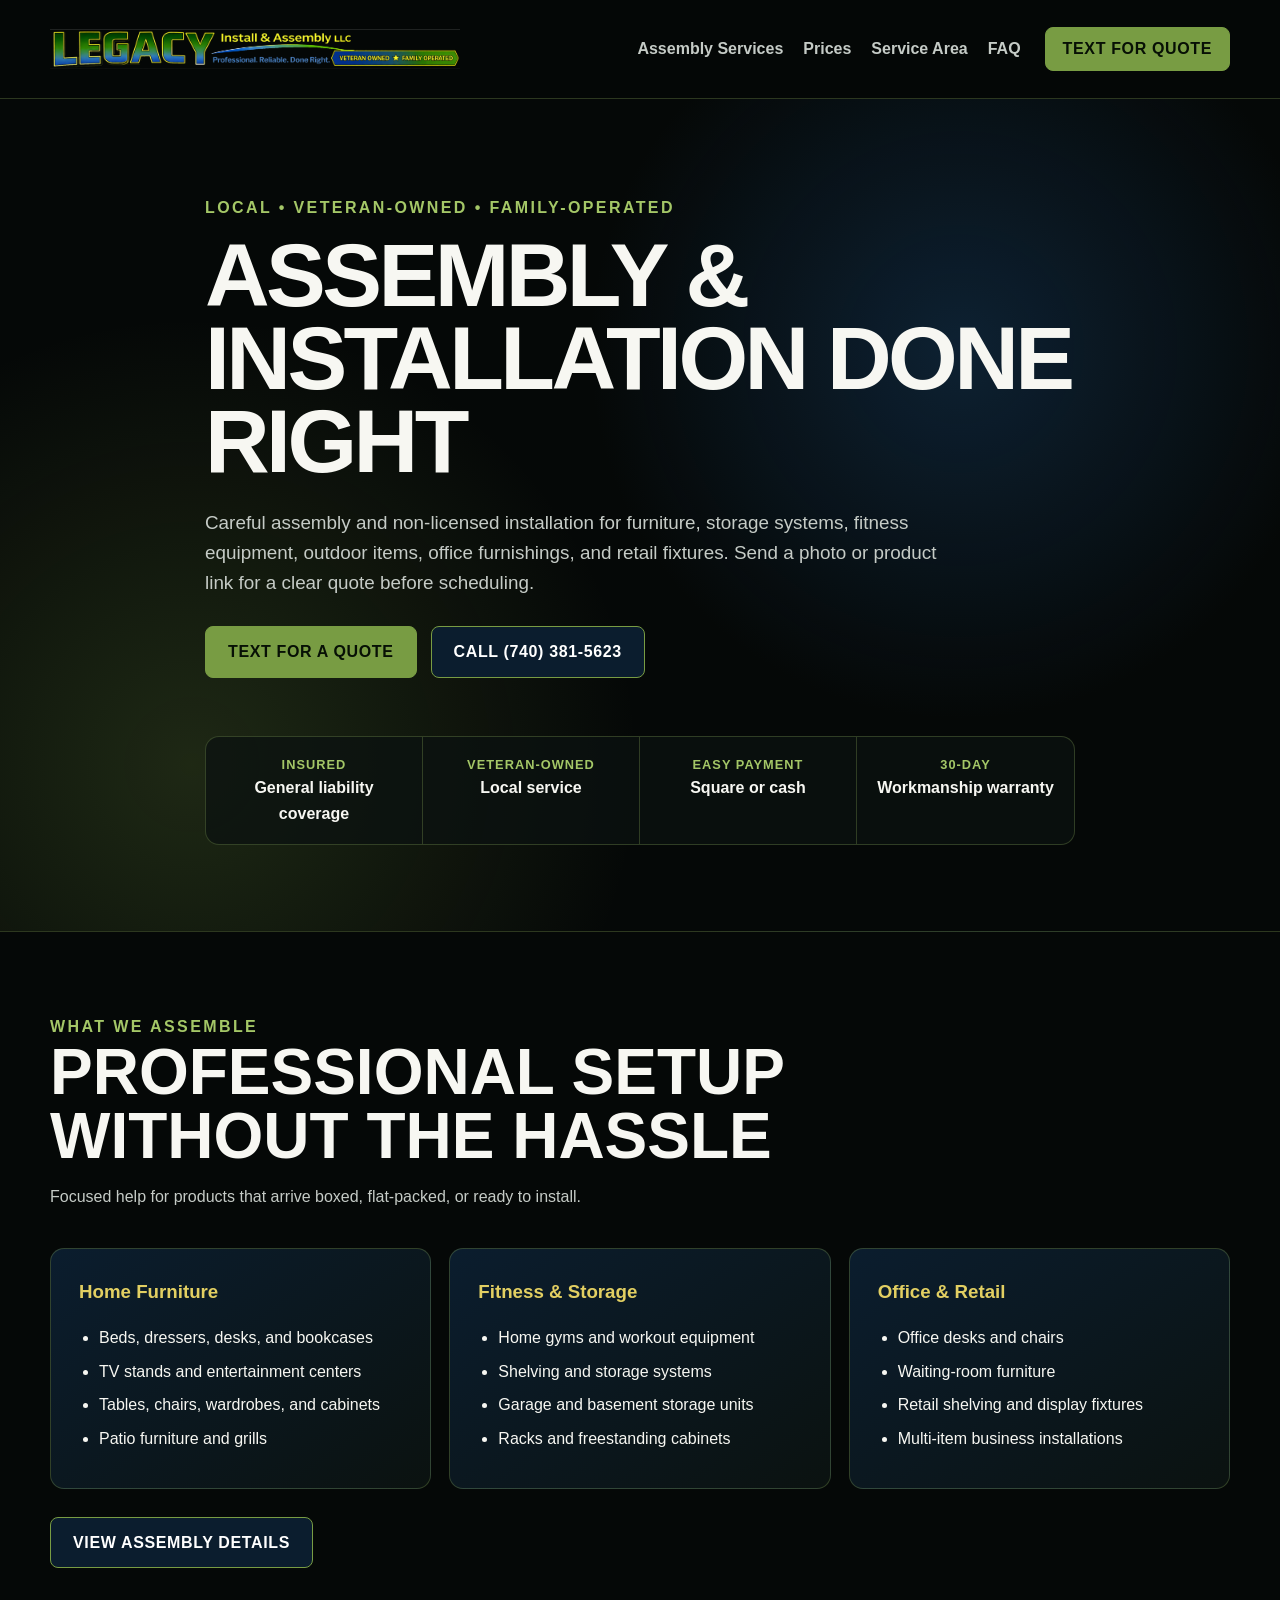
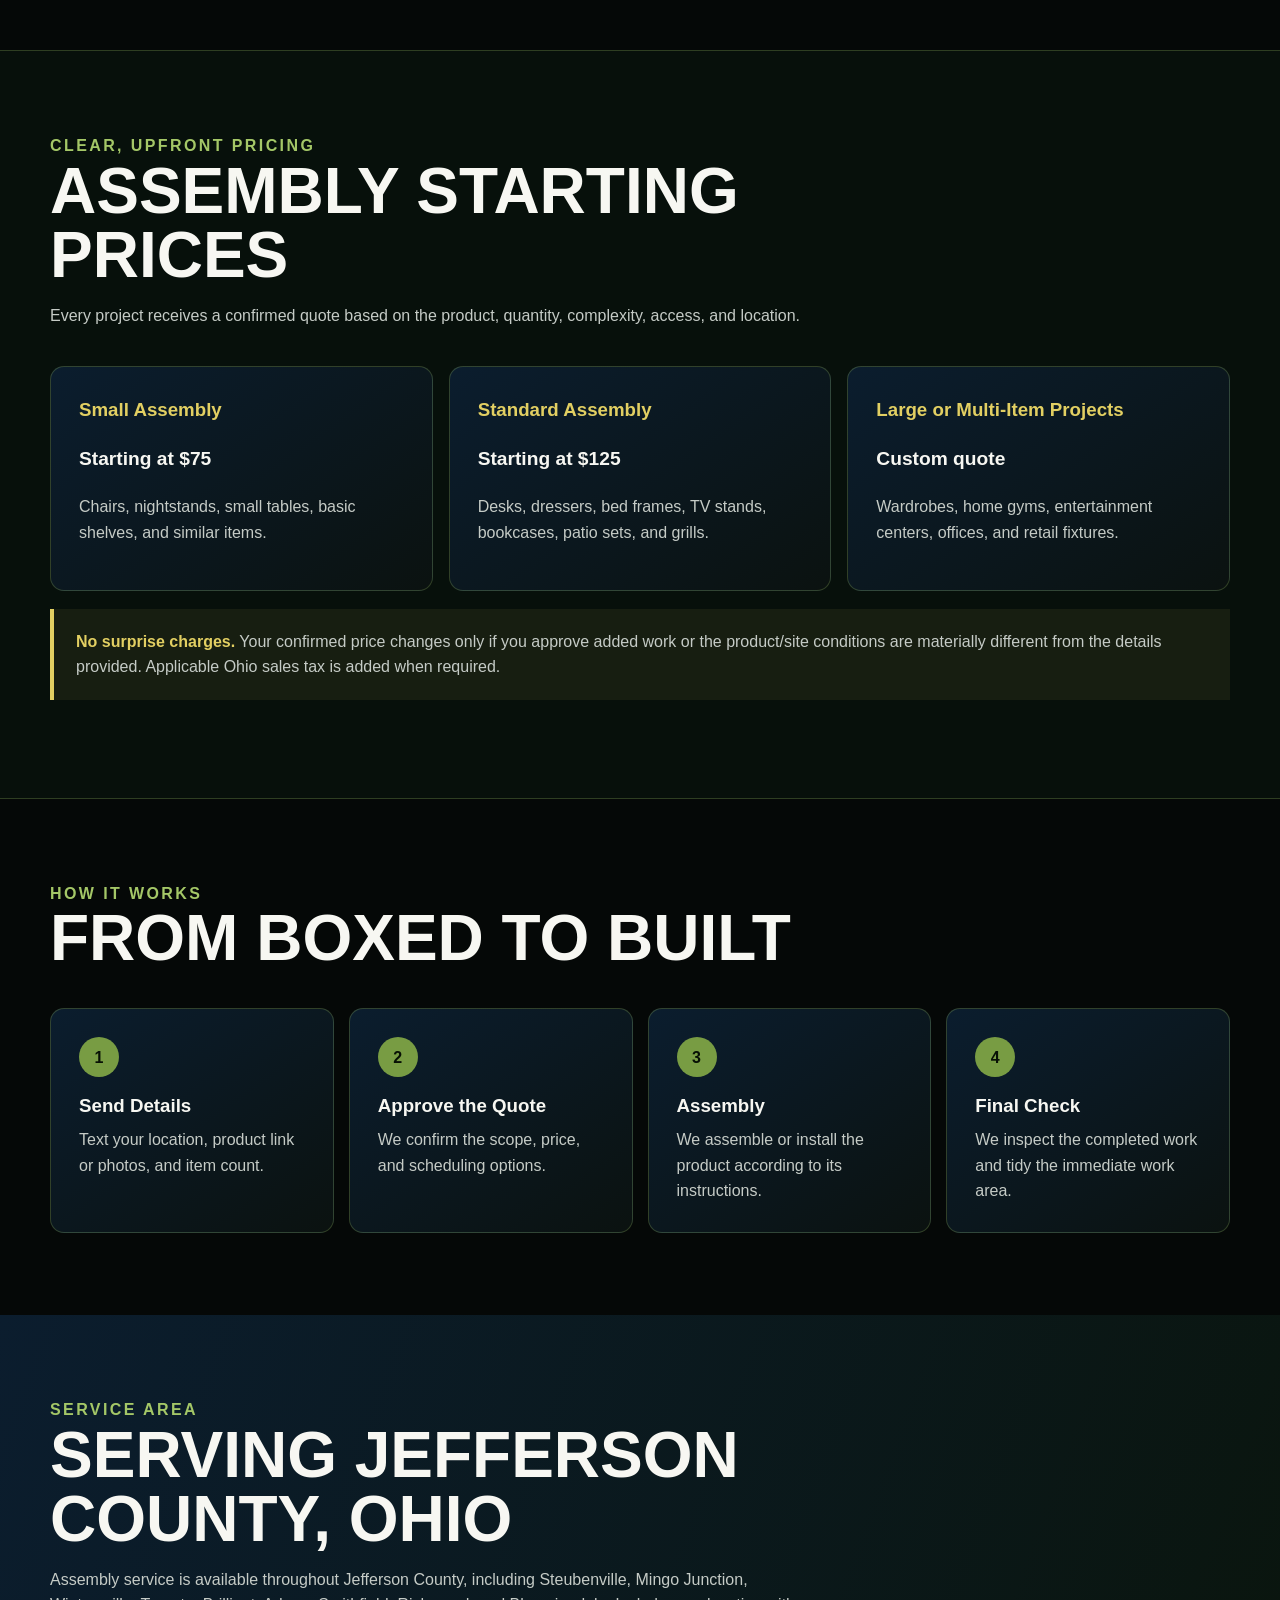
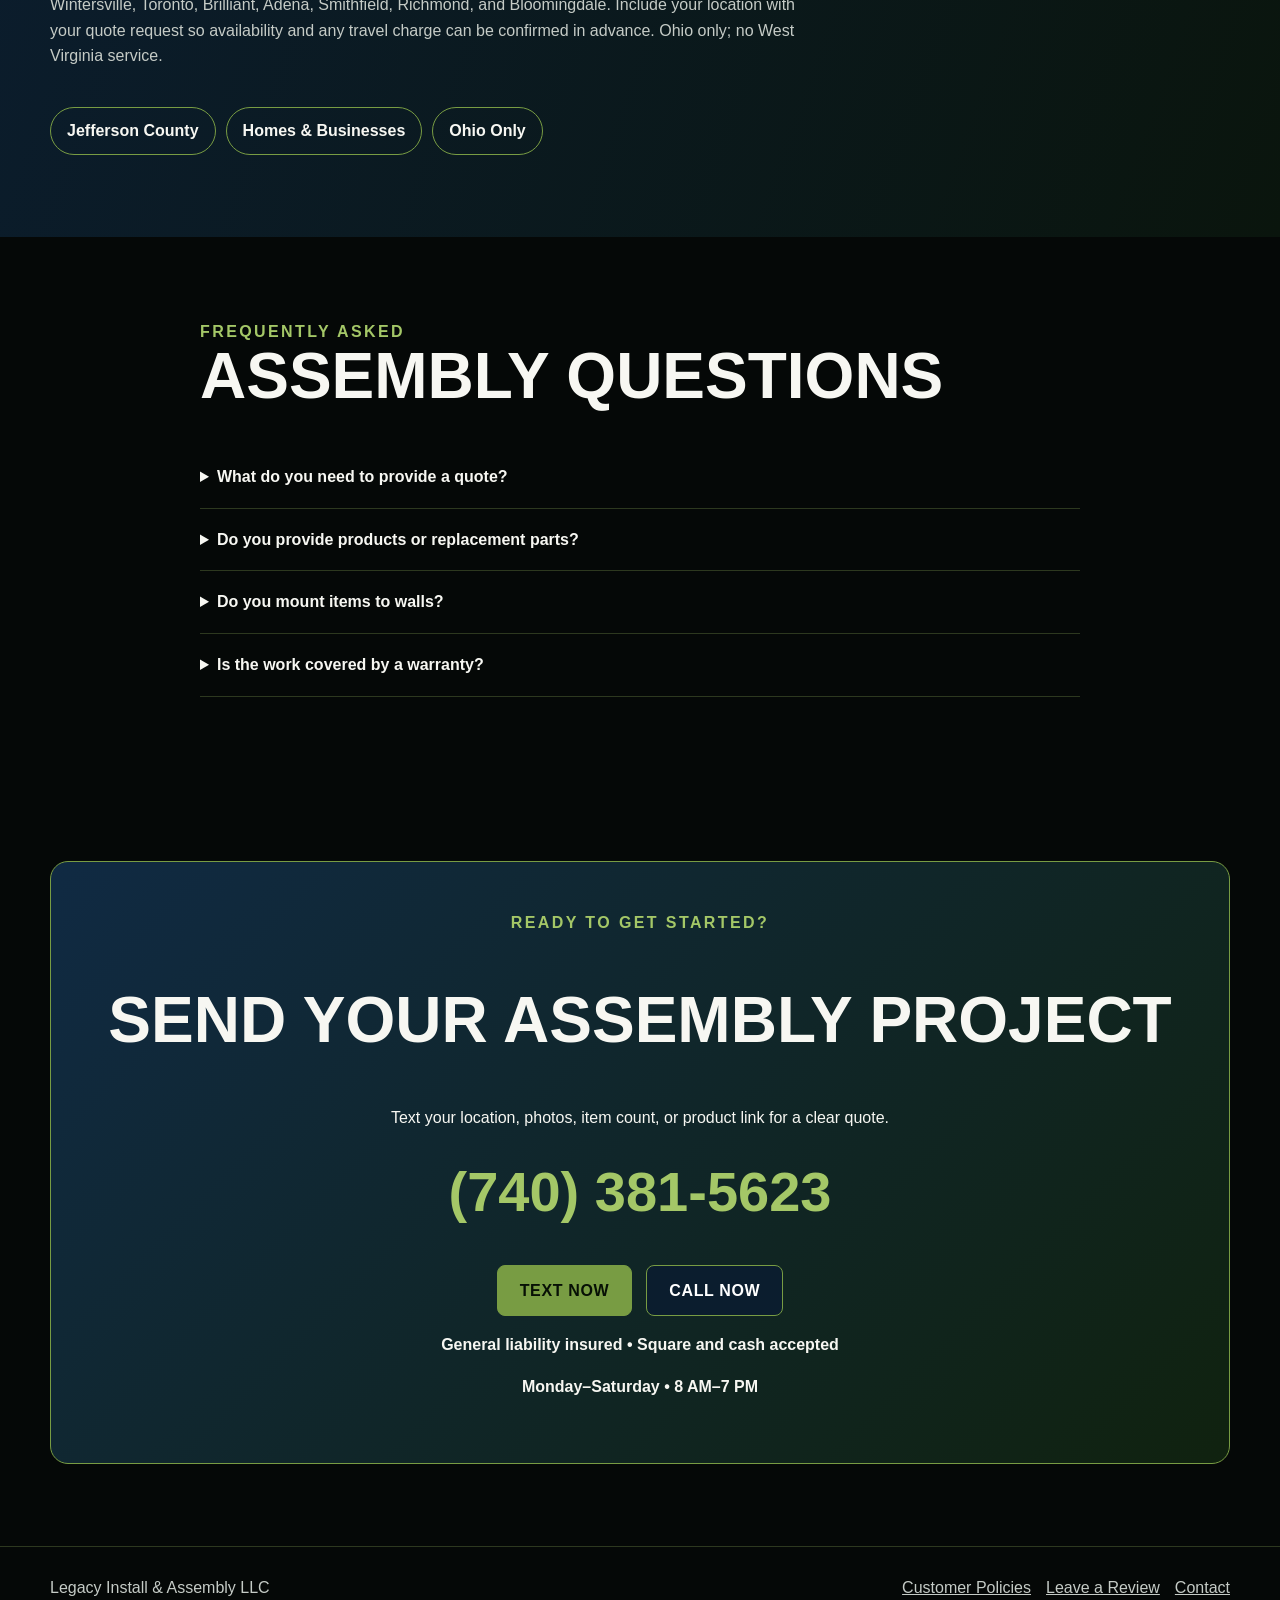
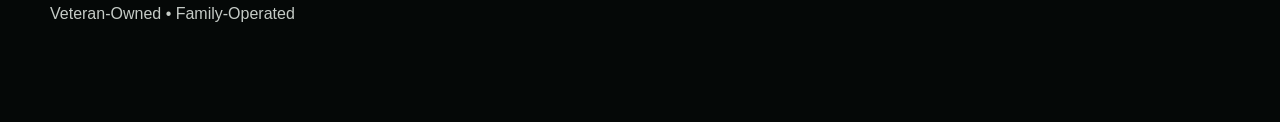
==== index.html @ 4e4d7ac7 "Add insurance and payment details" ====
<!doctype html>
<html lang="en">
<head>
  <meta charset="utf-8">
  <meta name="viewport" content="width=device-width,initial-scale=1">
  <title>Furniture Assembly & Installation | Jefferson County, OH</title>
  <meta name="description" content="Veteran-owned furniture assembly and non-licensed installation for homes and businesses throughout Jefferson County, Ohio. Clear quotes before work begins.">
  <link rel="canonical" href="https://www.legacyinstallassembly.com/">
  <link rel="icon" type="image/png" href="favicon.png">
  <meta property="og:type" content="website">
  <meta property="og:title" content="Legacy Install & Assembly | Jefferson County, Ohio">
  <meta property="og:description" content="Careful furniture assembly and non-licensed installation with clear, project-specific quotes.">
  <meta property="og:url" content="https://www.legacyinstallassembly.com/">
  <meta property="og:image" content="https://www.legacyinstallassembly.com/preview-social-card.png">
  <meta name="twitter:card" content="summary_large_image">
  <script type="application/ld+json">
  {"@context":"https://schema.org","@type":"HomeAndConstructionBusiness","name":"Legacy Install & Assembly LLC","url":"https://www.legacyinstallassembly.com/","telephone":"+1-740-381-5623","description":"Veteran-owned furniture assembly and non-licensed installation for homes and businesses.","areaServed":{"@type":"AdministrativeArea","name":"Jefferson County, Ohio"},"openingHours":"Mo-Sa 08:00-19:00"}
  </script>
  <style>
    :root{--ink:#050807;--panel:#0b1210;--panel2:#0b1d2e;--green:#789c43;--green2:#a4c767;--gold:#e2cf62;--white:#f7f7f2;--muted:#c5cbc6;--line:rgba(164,199,103,.25);--max:1180px}
    *{box-sizing:border-box}html{scroll-behavior:smooth}body{margin:0;background:var(--ink);color:var(--white);font:16px/1.6 Arial,Helvetica,sans-serif}a{color:inherit}.wrap{width:min(calc(100% - 40px),var(--max));margin:auto}.skip{position:absolute;left:-999px}.skip:focus{left:12px;top:12px;background:#fff;color:#000;padding:10px;z-index:20}
    .nav{position:sticky;top:0;z-index:10;background:rgba(5,8,7,.93);backdrop-filter:blur(12px);border-bottom:1px solid var(--line)}.navin{min-height:98px;display:flex;align-items:center;gap:24px}.brand{display:flex;align-items:center;flex:1;min-width:0;text-decoration:none}.brand img{width:410px;max-width:100%;height:auto}.links{display:flex;gap:20px}.links a{text-decoration:none;color:var(--muted);font-weight:800}.links a:hover,.links a:focus{color:var(--white)}
    .button{display:inline-flex;justify-content:center;align-items:center;min-height:50px;padding:12px 22px;border:1px solid var(--green);border-radius:8px;text-decoration:none;text-transform:uppercase;font-weight:900;letter-spacing:.04em}.primary{background:var(--green);color:#071005}.secondary{background:var(--panel2);color:#fff}.small{min-height:43px;padding:8px 17px}
    .hero{position:relative;overflow:hidden;padding:96px 0 86px;border-bottom:1px solid var(--line);background:radial-gradient(circle at 75% 30%,rgba(23,63,103,.45),transparent 33%),radial-gradient(circle at 15% 80%,rgba(120,156,67,.22),transparent 35%)}.hero-copy{position:relative;z-index:1;max-width:870px}.eyebrow{color:var(--green2);text-transform:uppercase;letter-spacing:.15em;font-weight:900}.hero h1{font-size:clamp(3rem,7vw,6.3rem);line-height:.93;letter-spacing:-.04em;text-transform:uppercase;margin:13px 0 24px}.hero p{max-width:760px;color:var(--muted);font-size:1.18rem}.actions{display:flex;gap:14px;flex-wrap:wrap;margin-top:28px}.proof{display:grid;grid-template-columns:repeat(4,1fr);border:1px solid var(--line);border-radius:14px;overflow:hidden;margin-top:58px;background:rgba(11,18,16,.75)}.proof div{padding:18px;text-align:center;font-weight:900;border-right:1px solid var(--line)}.proof div:last-child{border:0}.proof span{display:block;color:var(--green2);font-size:.8rem;text-transform:uppercase;letter-spacing:.08em}
    section{padding:82px 0}.section-head{max-width:780px;margin-bottom:38px}.section-head h2{font-size:clamp(2.2rem,5vw,4.2rem);line-height:1;text-transform:uppercase;margin:0 0 15px}.section-head p,.muted{color:var(--muted)}.grid3{display:grid;grid-template-columns:repeat(3,1fr);gap:18px}.card,.price-card,.step{background:linear-gradient(145deg,var(--panel2),var(--panel));border:1px solid var(--line);border-radius:14px;padding:28px}.card h3,.price-card h3{color:var(--gold);margin-top:0}.card ul{padding-left:20px;margin-bottom:0}.card li{margin:8px 0}
    .band{background:#07100b;border-block:1px solid var(--line)}.price-grid{display:grid;grid-template-columns:repeat(3,1fr);gap:16px}.price{font-size:1.2rem;font-weight:900}.notice{margin-top:18px;padding:20px 22px;border-left:4px solid var(--gold);background:rgba(226,207,98,.07);color:var(--muted)}.notice strong{color:var(--gold)}
    .steps{display:grid;grid-template-columns:repeat(4,1fr);gap:15px}.num{display:grid;place-items:center;width:40px;height:40px;background:var(--green);color:#071005;border-radius:50%;font-weight:900}.step h3{margin:14px 0 6px}.step p{color:var(--muted);margin:0}.areas{background:linear-gradient(110deg,var(--panel2),#0a150d)}.area-list{display:flex;gap:10px;flex-wrap:wrap}.area-list span{padding:10px 16px;border:1px solid var(--green);border-radius:999px;font-weight:800}
    .faq{max-width:880px}.faq details{border-bottom:1px solid var(--line);padding:18px 0}.faq summary{cursor:pointer;font-weight:900}.faq p{color:var(--muted)}.contact-box{background:linear-gradient(135deg,#102a43,#10220f);border:1px solid var(--green);border-radius:18px;padding:48px;text-align:center}.contact-box h2{font-size:clamp(2.25rem,5vw,4rem);line-height:1;text-transform:uppercase}.phone{font-size:clamp(2rem,5vw,3.5rem);font-weight:900;color:var(--green2)}footer{border-top:1px solid var(--line);padding:28px 0 95px;color:var(--muted)}.footerin{display:flex;justify-content:space-between;gap:25px;flex-wrap:wrap}.footerlinks{display:flex;gap:15px;flex-wrap:wrap}.mobilebar{display:none}
    @media(max-width:900px){.links{display:none}.grid3,.price-grid{grid-template-columns:1fr}.proof,.steps{grid-template-columns:1fr 1fr}.brand img{max-width:72vw}.hero{padding-top:70px}}
    @media(max-width:620px){.wrap{width:min(calc(100% - 28px),var(--max))}.navin{min-height:78px}.nav .button{display:none}.brand img{max-width:78vw}.hero{padding:55px 0 65px}.hero h1{font-size:3rem}.proof{grid-template-columns:1fr 1fr}.proof div{border-bottom:1px solid var(--line)}.actions .button{width:100%}section{padding:62px 0}.steps{grid-template-columns:1fr}.contact-box{padding:34px 20px}.mobilebar{display:grid;grid-template-columns:1fr 1fr;gap:8px;position:fixed;z-index:15;left:0;right:0;bottom:0;background:#050807;padding:9px 12px;border-top:1px solid var(--line)}}
  </style>
</head>
<body>
  <a class="skip" href="#main">Skip to content</a>
  <header class="nav"><div class="wrap navin"><a class="brand" href="#top" aria-label="Legacy Install and Assembly home"><img src="header-banner.png" alt="Legacy Install & Assembly LLC"></a><nav class="links" aria-label="Main navigation"><a href="#services">Assembly Services</a><a href="#pricing">Prices</a><a href="#areas">Service Area</a><a href="#faq">FAQ</a></nav><a class="button primary small" href="sms:17403815623">Text for Quote</a></div></header>
  <main id="main">
    <section class="hero" id="top"><div class="wrap hero-copy"><div class="eyebrow">Local • Veteran-Owned • Family-Operated</div><h1>Assembly & Installation Done Right</h1><p>Careful assembly and non-licensed installation for furniture, storage systems, fitness equipment, outdoor items, office furnishings, and retail fixtures. Send a photo or product link for a clear quote before scheduling.</p><div class="actions"><a class="button primary" href="sms:17403815623">Text for a Quote</a><a class="button secondary" href="tel:17403815623">Call (740) 381-5623</a></div><div class="proof"><div><span>Insured</span>General liability coverage</div><div><span>Veteran-Owned</span>Local service</div><div><span>Easy Payment</span>Square or cash</div><div><span>30-Day</span>Workmanship warranty</div></div></div></section>
    <section id="services"><div class="wrap"><div class="section-head"><div class="eyebrow">What we assemble</div><h2>Professional setup without the hassle</h2><p>Focused help for products that arrive boxed, flat-packed, or ready to install.</p></div><div class="grid3"><article class="card"><h3>Home Furniture</h3><ul><li>Beds, dressers, desks, and bookcases</li><li>TV stands and entertainment centers</li><li>Tables, chairs, wardrobes, and cabinets</li><li>Patio furniture and grills</li></ul></article><article class="card"><h3>Fitness & Storage</h3><ul><li>Home gyms and workout equipment</li><li>Shelving and storage systems</li><li>Garage and basement storage units</li><li>Racks and freestanding cabinets</li></ul></article><article class="card"><h3>Office & Retail</h3><ul><li>Office desks and chairs</li><li>Waiting-room furniture</li><li>Retail shelving and display fixtures</li><li>Multi-item business installations</li></ul></article></div><div class="actions"><a class="button secondary" href="furniture-assembly/">View Assembly Details</a></div></div></section>
    <section class="band" id="pricing"><div class="wrap"><div class="section-head"><div class="eyebrow">Clear, upfront pricing</div><h2>Assembly Starting Prices</h2><p>Every project receives a confirmed quote based on the product, quantity, complexity, access, and location.</p></div><div class="price-grid"><article class="price-card"><h3>Small Assembly</h3><p class="price">Starting at $75</p><p class="muted">Chairs, nightstands, small tables, basic shelves, and similar items.</p></article><article class="price-card"><h3>Standard Assembly</h3><p class="price">Starting at $125</p><p class="muted">Desks, dressers, bed frames, TV stands, bookcases, patio sets, and grills.</p></article><article class="price-card"><h3>Large or Multi-Item Projects</h3><p class="price">Custom quote</p><p class="muted">Wardrobes, home gyms, entertainment centers, offices, and retail fixtures.</p></article></div><p class="notice"><strong>No surprise charges.</strong> Your confirmed price changes only if you approve added work or the product/site conditions are materially different from the details provided. Applicable Ohio sales tax is added when required.</p></div></section>
    <section><div class="wrap"><div class="section-head"><div class="eyebrow">How it works</div><h2>From boxed to built</h2></div><div class="steps"><article class="step"><div class="num">1</div><h3>Send Details</h3><p>Text your location, product link or photos, and item count.</p></article><article class="step"><div class="num">2</div><h3>Approve the Quote</h3><p>We confirm the scope, price, and scheduling options.</p></article><article class="step"><div class="num">3</div><h3>Assembly</h3><p>We assemble or install the product according to its instructions.</p></article><article class="step"><div class="num">4</div><h3>Final Check</h3><p>We inspect the completed work and tidy the immediate work area.</p></article></div></div></section>
    <section class="areas" id="areas"><div class="wrap"><div class="section-head"><div class="eyebrow">Service area</div><h2>Serving Jefferson County, Ohio</h2><p>Assembly service is available throughout Jefferson County, including Steubenville, Mingo Junction, Wintersville, Toronto, Brilliant, Adena, Smithfield, Richmond, and Bloomingdale. Include your location with your quote request so availability and any travel charge can be confirmed in advance. Ohio only; no West Virginia service.</p></div><div class="area-list"><span>Jefferson County</span><span>Homes & Businesses</span><span>Ohio Only</span></div></div></section>
    <section id="faq"><div class="wrap faq"><div class="section-head"><div class="eyebrow">Frequently asked</div><h2>Assembly Questions</h2></div><details><summary>What do you need to provide a quote?</summary><p>Send the service location, product link or clear photos, item count, and any details about stairs, wall mounting, or limited access.</p></details><details><summary>Do you provide products or replacement parts?</summary><p>No. Customers provide the product, instructions, and included hardware. If something is missing or damaged, we will pause and discuss the available options before any added work or cost.</p></details><details><summary>Do you mount items to walls?</summary><p>Some manufacturer-approved, non-licensed installations may be available after reviewing the item, wall type, mounting hardware, and location. We do not perform electrical, plumbing, structural, or other licensed-trade work.</p></details><details><summary>Is the work covered by a warranty?</summary><p>Yes. Assembly or installation errors caused by our workmanship are covered for 30 days, subject to the customer policies.</p></details></div></section>
    <section id="contact"><div class="wrap contact-box"><div class="eyebrow">Ready to get started?</div><h2>Send your assembly project</h2><p>Text your location, photos, item count, or product link for a clear quote.</p><div class="phone">(740) 381-5623</div><div class="actions" style="justify-content:center"><a class="button primary" href="sms:17403815623">Text Now</a><a class="button secondary" href="tel:17403815623">Call Now</a></div><p><strong>General liability insured • Square and cash accepted</strong></p><p><strong>Monday–Saturday • 8 AM–7 PM</strong></p></div></section>
  </main>
  <footer><div class="wrap footerin"><div>Legacy Install & Assembly LLC<br>Veteran-Owned • Family-Operated</div><nav class="footerlinks" aria-label="Footer navigation"><a href="policies/">Customer Policies</a><a href="review/">Leave a Review</a><a href="#contact">Contact</a></nav></div></footer>
  <div class="mobilebar"><a class="button primary small" href="sms:17403815623">Text Quote</a><a class="button secondary small" href="tel:17403815623">Call</a></div>
</body>
</html>
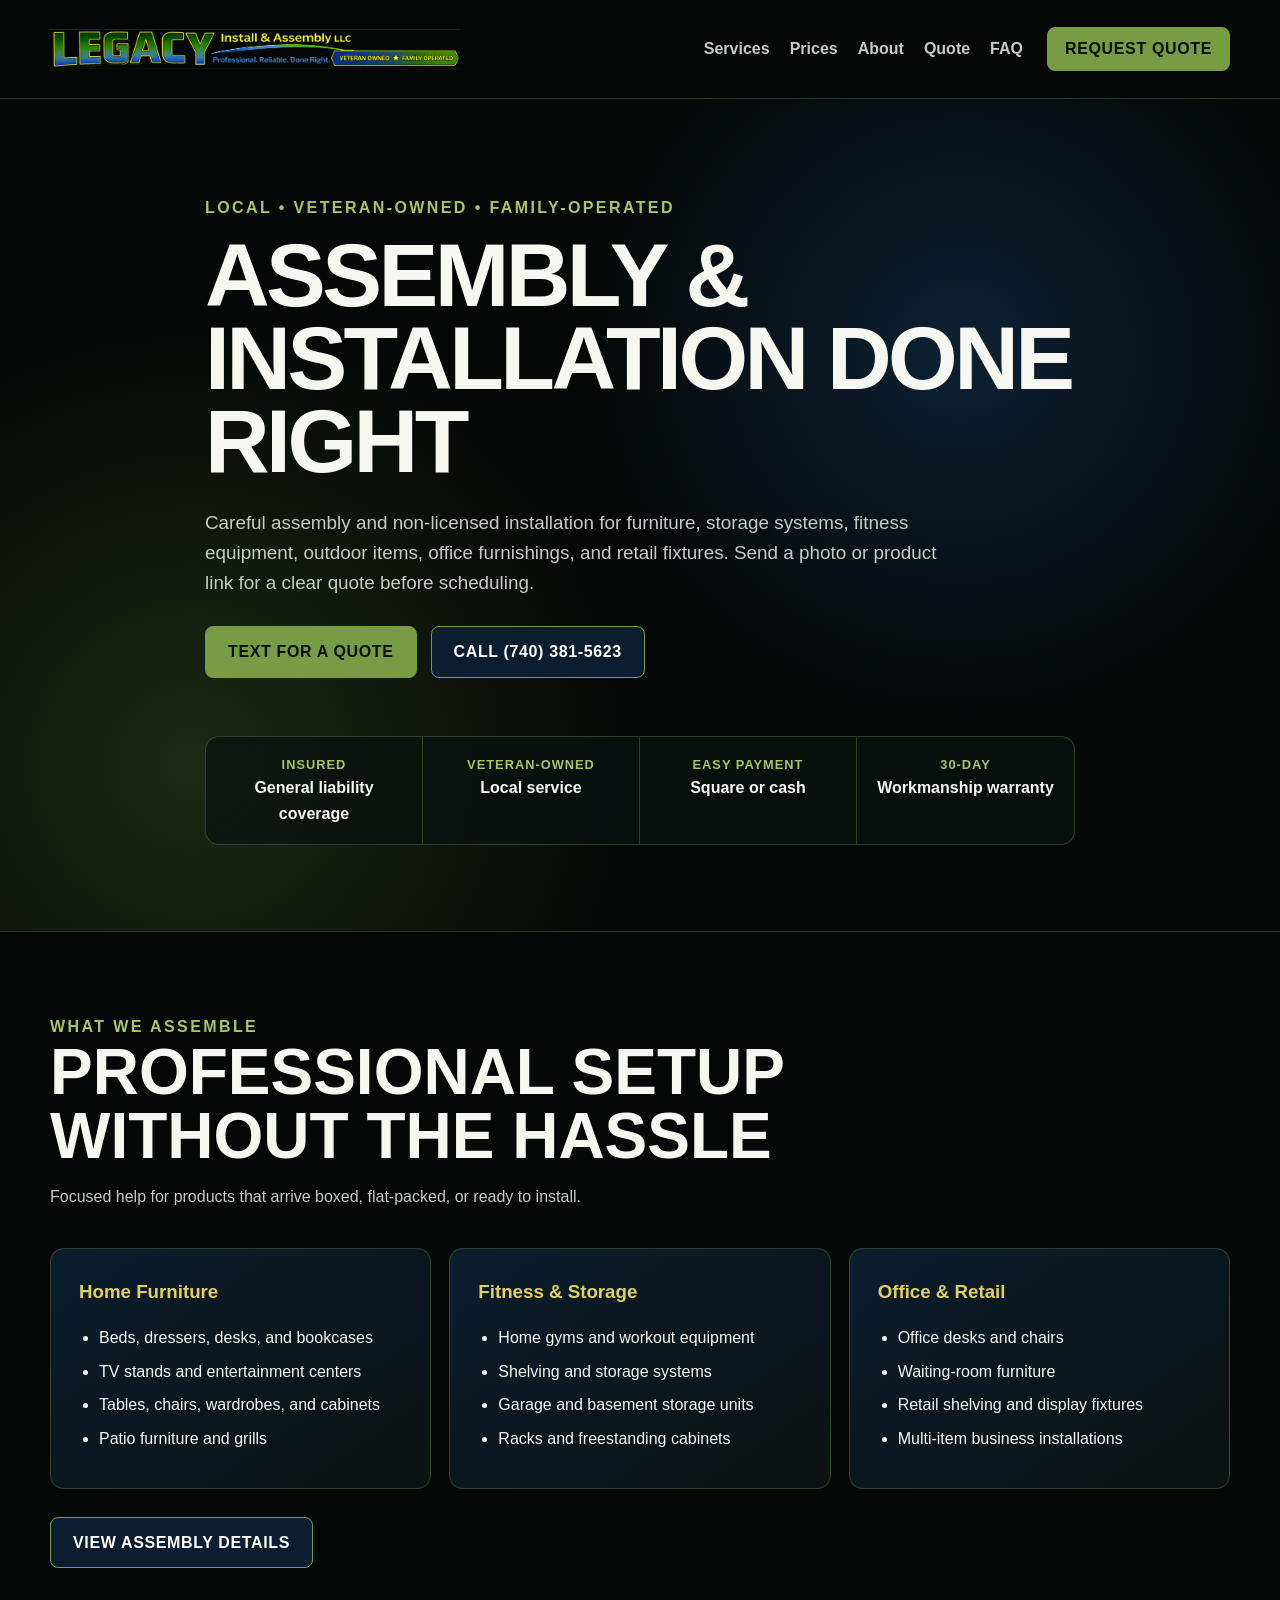
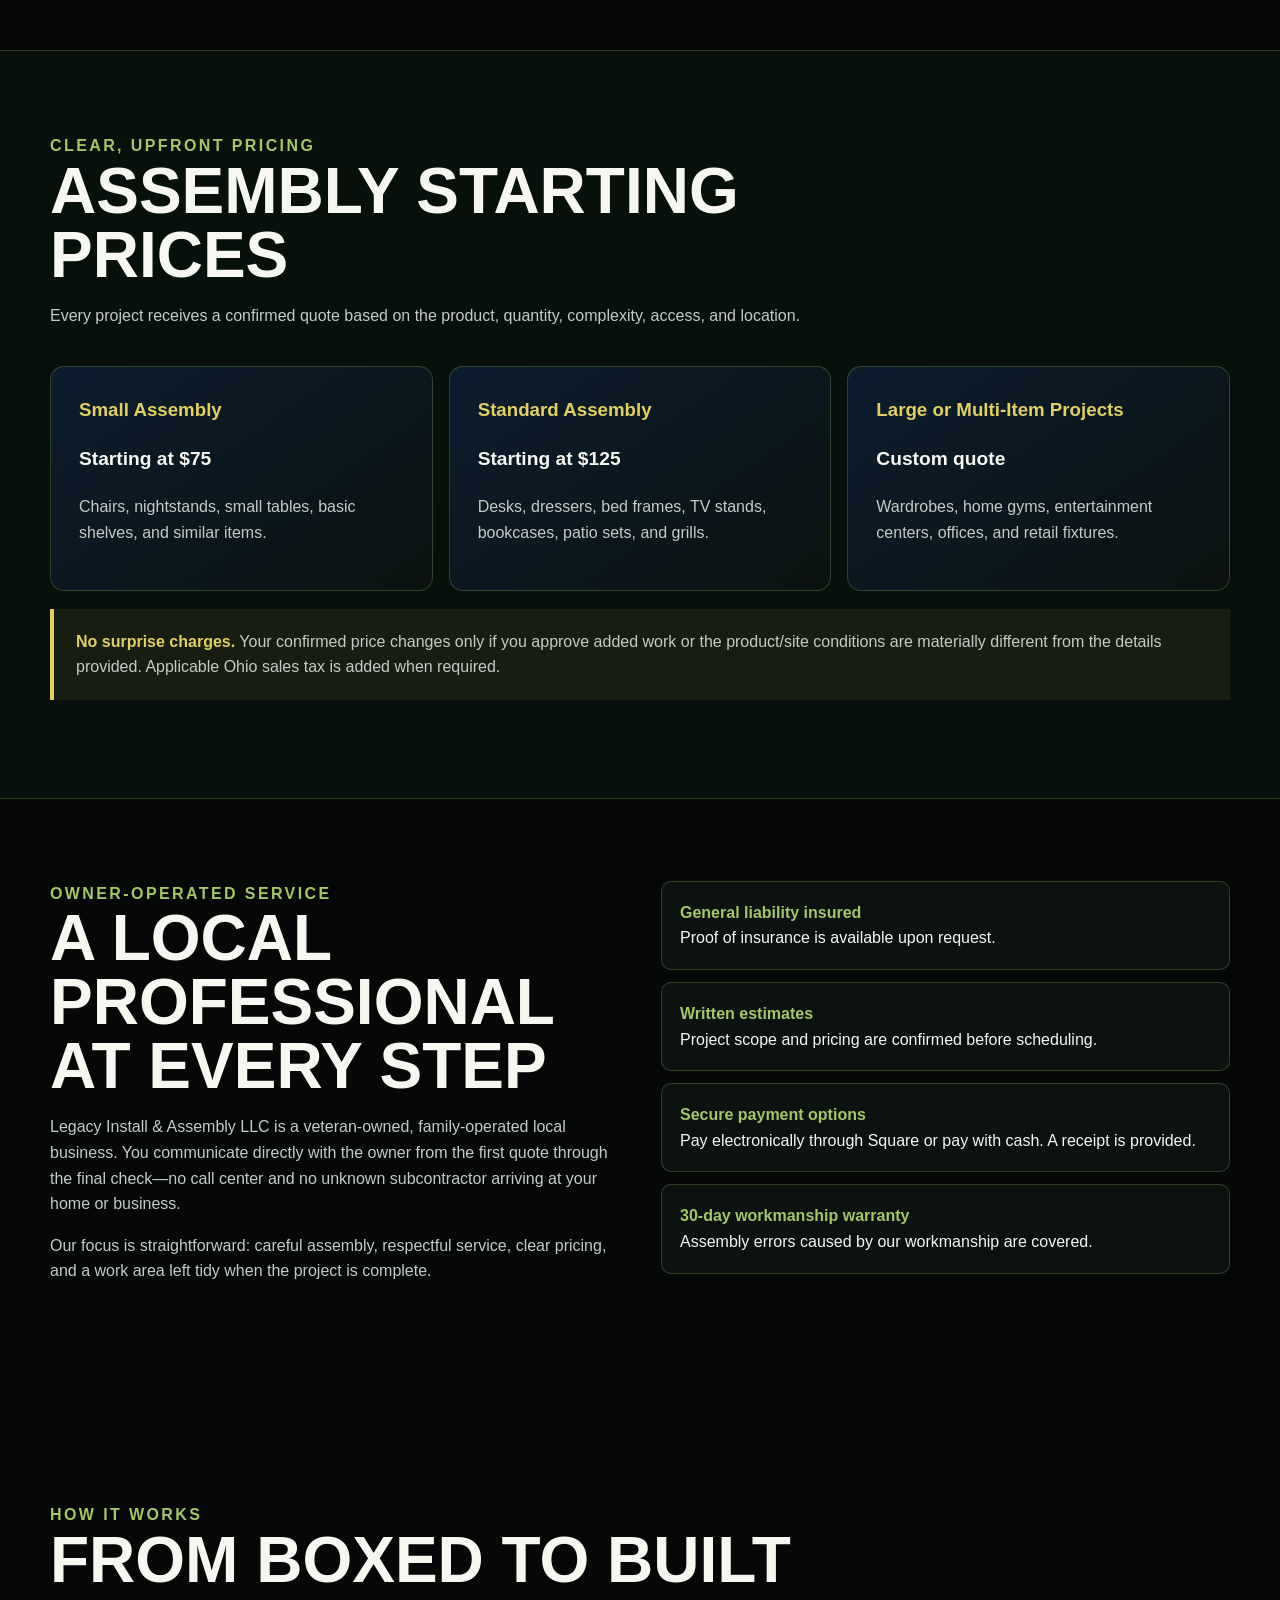
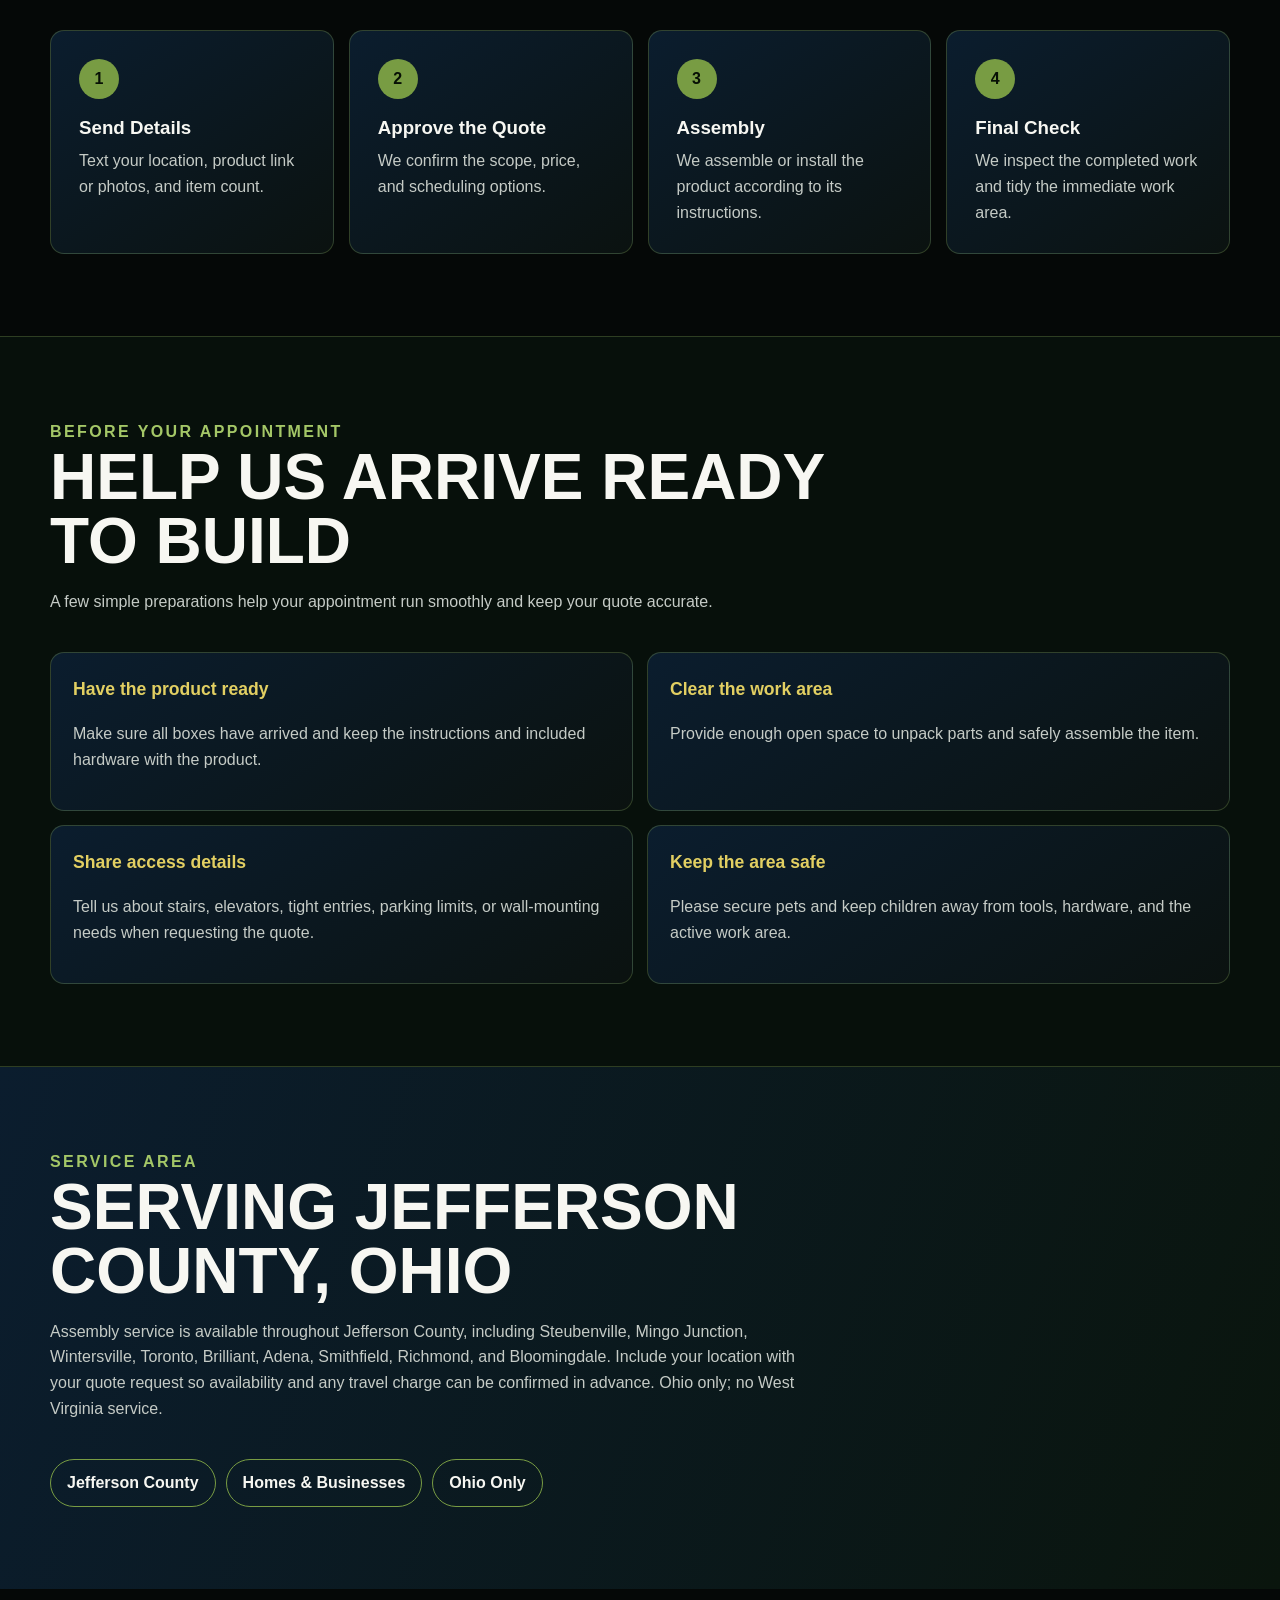
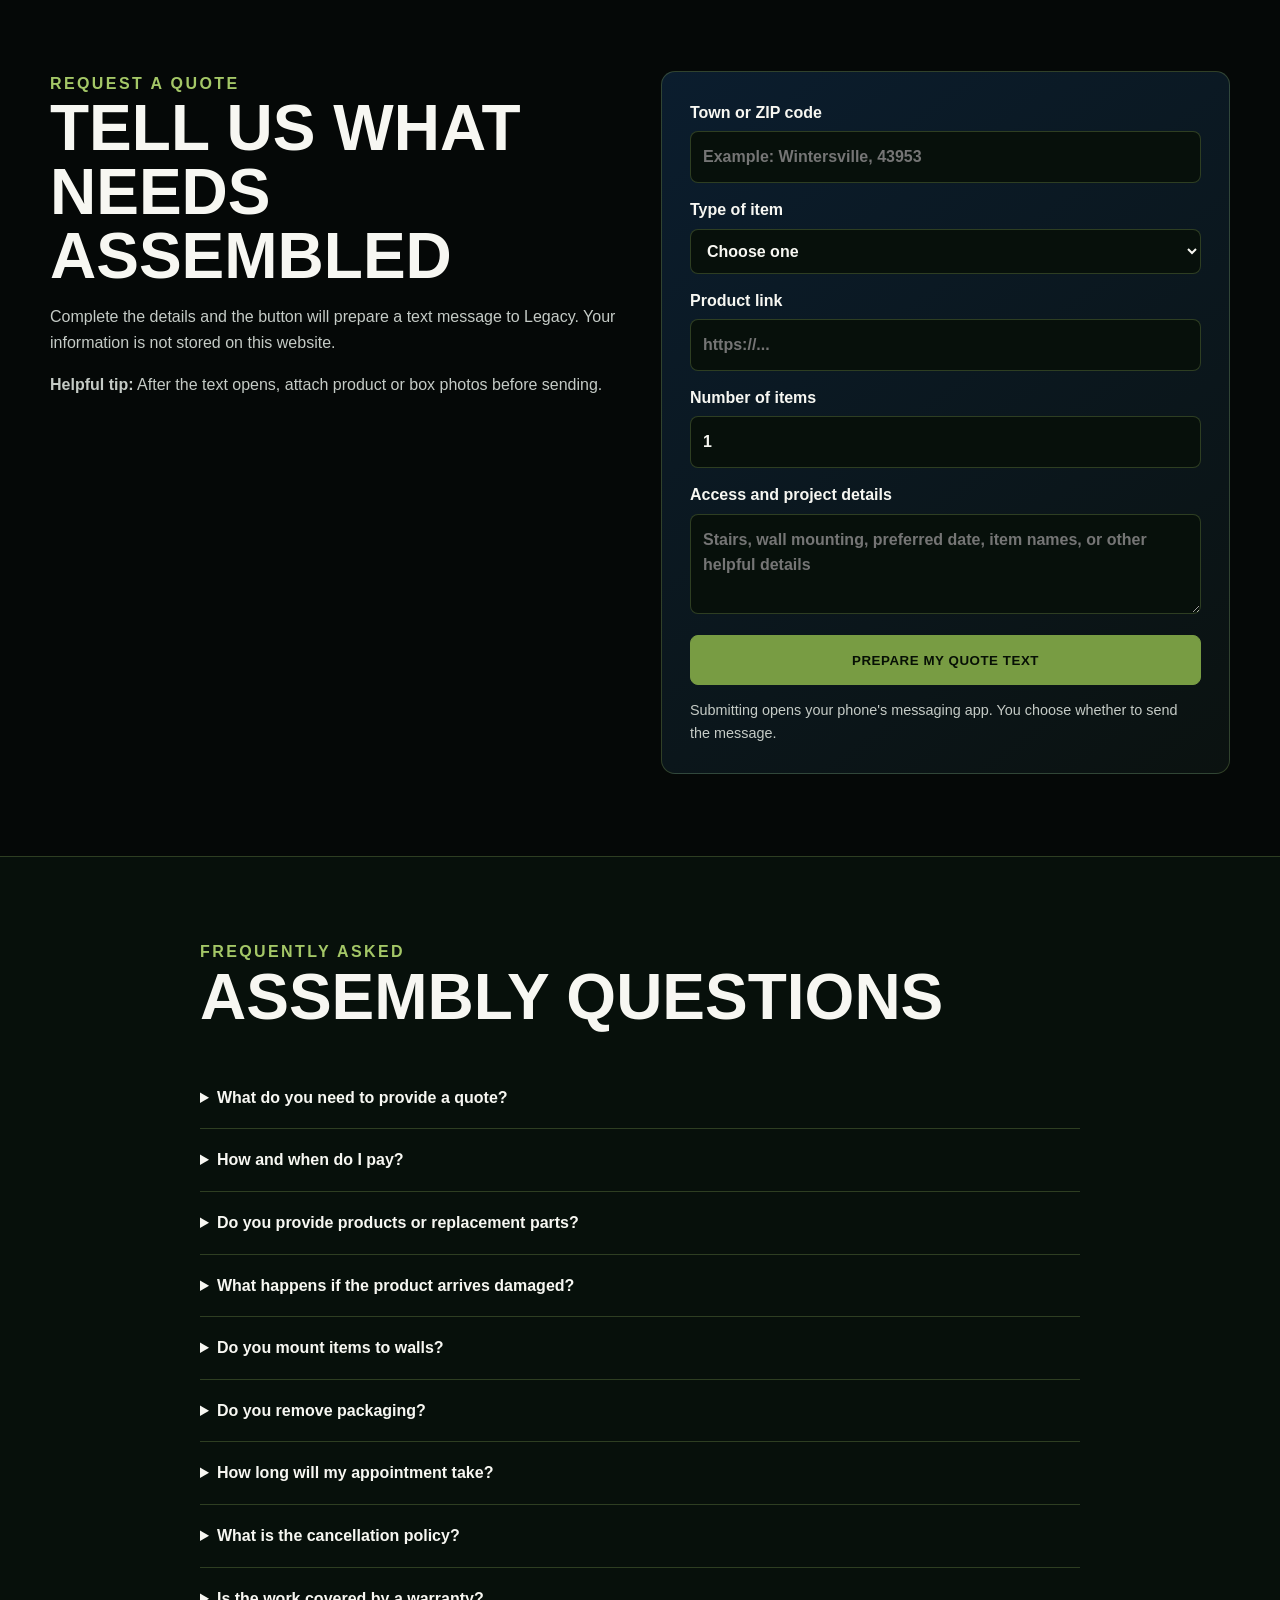
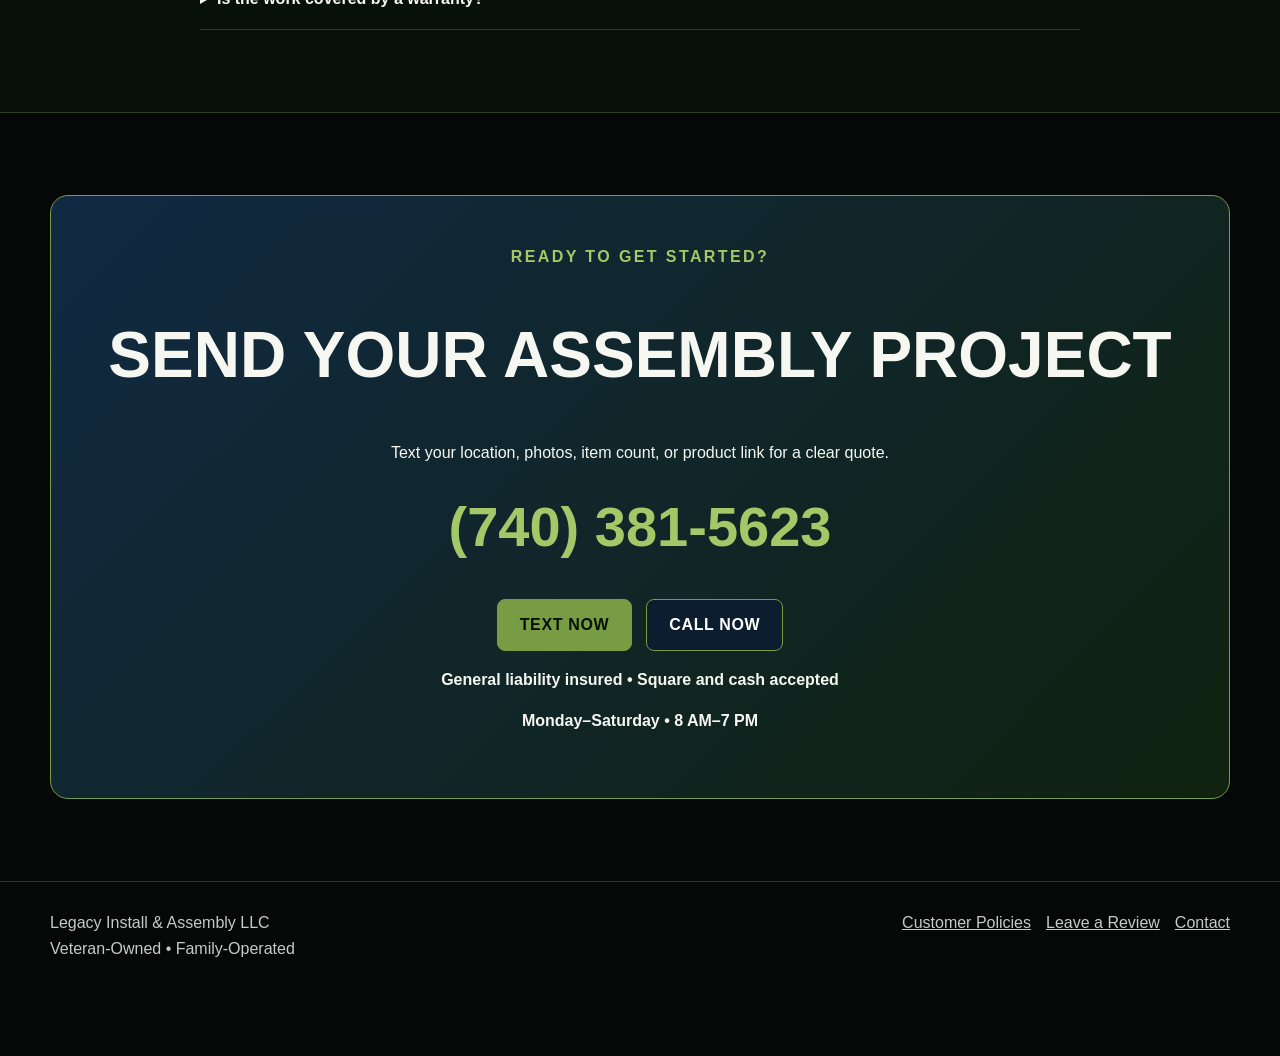
==== commit e5f81947: "Add owner details and quote request experience" ====
--- a/index.html
+++ b/index.html
@@ -25,24 +25,35 @@
     section{padding:82px 0}.section-head{max-width:780px;margin-bottom:38px}.section-head h2{font-size:clamp(2.2rem,5vw,4.2rem);line-height:1;text-transform:uppercase;margin:0 0 15px}.section-head p,.muted{color:var(--muted)}.grid3{display:grid;grid-template-columns:repeat(3,1fr);gap:18px}.card,.price-card,.step{background:linear-gradient(145deg,var(--panel2),var(--panel));border:1px solid var(--line);border-radius:14px;padding:28px}.card h3,.price-card h3{color:var(--gold);margin-top:0}.card ul{padding-left:20px;margin-bottom:0}.card li{margin:8px 0}
     .band{background:#07100b;border-block:1px solid var(--line)}.price-grid{display:grid;grid-template-columns:repeat(3,1fr);gap:16px}.price{font-size:1.2rem;font-weight:900}.notice{margin-top:18px;padding:20px 22px;border-left:4px solid var(--gold);background:rgba(226,207,98,.07);color:var(--muted)}.notice strong{color:var(--gold)}
     .steps{display:grid;grid-template-columns:repeat(4,1fr);gap:15px}.num{display:grid;place-items:center;width:40px;height:40px;background:var(--green);color:#071005;border-radius:50%;font-weight:900}.step h3{margin:14px 0 6px}.step p{color:var(--muted);margin:0}.areas{background:linear-gradient(110deg,var(--panel2),#0a150d)}.area-list{display:flex;gap:10px;flex-wrap:wrap}.area-list span{padding:10px 16px;border:1px solid var(--green);border-radius:999px;font-weight:800}
-    .faq{max-width:880px}.faq details{border-bottom:1px solid var(--line);padding:18px 0}.faq summary{cursor:pointer;font-weight:900}.faq p{color:var(--muted)}.contact-box{background:linear-gradient(135deg,#102a43,#10220f);border:1px solid var(--green);border-radius:18px;padding:48px;text-align:center}.contact-box h2{font-size:clamp(2.25rem,5vw,4rem);line-height:1;text-transform:uppercase}.phone{font-size:clamp(2rem,5vw,3.5rem);font-weight:900;color:var(--green2)}footer{border-top:1px solid var(--line);padding:28px 0 95px;color:var(--muted)}.footerin{display:flex;justify-content:space-between;gap:25px;flex-wrap:wrap}.footerlinks{display:flex;gap:15px;flex-wrap:wrap}.mobilebar{display:none}
-    @media(max-width:900px){.links{display:none}.grid3,.price-grid{grid-template-columns:1fr}.proof,.steps{grid-template-columns:1fr 1fr}.brand img{max-width:72vw}.hero{padding-top:70px}}
-    @media(max-width:620px){.wrap{width:min(calc(100% - 28px),var(--max))}.navin{min-height:78px}.nav .button{display:none}.brand img{max-width:78vw}.hero{padding:55px 0 65px}.hero h1{font-size:3rem}.proof{grid-template-columns:1fr 1fr}.proof div{border-bottom:1px solid var(--line)}.actions .button{width:100%}section{padding:62px 0}.steps{grid-template-columns:1fr}.contact-box{padding:34px 20px}.mobilebar{display:grid;grid-template-columns:1fr 1fr;gap:8px;position:fixed;z-index:15;left:0;right:0;bottom:0;background:#050807;padding:9px 12px;border-top:1px solid var(--line)}}
+    .owner-grid,.quote-grid{display:grid;grid-template-columns:1fr 1fr;gap:42px;align-items:start}.trust-list{display:grid;gap:12px}.trust-item{padding:18px;background:var(--panel);border:1px solid var(--line);border-radius:10px}.trust-item strong{display:block;color:var(--green2)}.checklist{display:grid;grid-template-columns:repeat(2,1fr);gap:14px}.checklist .card{padding:22px}.checklist h3{font-size:1.1rem}.quote-form{display:grid;gap:14px;padding:28px;background:linear-gradient(145deg,var(--panel2),var(--panel));border:1px solid var(--line);border-radius:14px}.quote-form label{font-weight:800}.quote-form input,.quote-form select,.quote-form textarea{width:100%;margin-top:6px;padding:12px;border:1px solid var(--line);border-radius:8px;background:#07100b;color:var(--white);font:inherit}.quote-form textarea{min-height:100px;resize:vertical}.form-note{color:var(--muted);font-size:.9rem;margin:0}.faq{max-width:880px}.faq details{border-bottom:1px solid var(--line);padding:18px 0}.faq summary{cursor:pointer;font-weight:900}.faq p{color:var(--muted)}.contact-box{background:linear-gradient(135deg,#102a43,#10220f);border:1px solid var(--green);border-radius:18px;padding:48px;text-align:center}.contact-box h2{font-size:clamp(2.25rem,5vw,4rem);line-height:1;text-transform:uppercase}.phone{font-size:clamp(2rem,5vw,3.5rem);font-weight:900;color:var(--green2)}footer{border-top:1px solid var(--line);padding:28px 0 95px;color:var(--muted)}.footerin{display:flex;justify-content:space-between;gap:25px;flex-wrap:wrap}.footerlinks{display:flex;gap:15px;flex-wrap:wrap}.mobilebar{display:none}
+    @media(max-width:900px){.links{display:none}.grid3,.price-grid,.owner-grid,.quote-grid{grid-template-columns:1fr}.proof,.steps{grid-template-columns:1fr 1fr}.brand img{max-width:72vw}.hero{padding-top:70px}}
+    @media(max-width:620px){.wrap{width:min(calc(100% - 28px),var(--max))}.navin{min-height:78px}.nav .button{display:none}.brand img{max-width:78vw}.hero{padding:55px 0 65px}.hero h1{font-size:3rem}.proof,.checklist{grid-template-columns:1fr}.proof div{border-bottom:1px solid var(--line)}.actions .button{width:100%}section{padding:62px 0}.steps{grid-template-columns:1fr}.contact-box{padding:34px 20px}.mobilebar{display:grid;grid-template-columns:1fr 1fr;gap:8px;position:fixed;z-index:15;left:0;right:0;bottom:0;background:#050807;padding:9px 12px;border-top:1px solid var(--line)}}
   </style>
 </head>
 <body>
   <a class="skip" href="#main">Skip to content</a>
-  <header class="nav"><div class="wrap navin"><a class="brand" href="#top" aria-label="Legacy Install and Assembly home"><img src="header-banner.png" alt="Legacy Install & Assembly LLC"></a><nav class="links" aria-label="Main navigation"><a href="#services">Assembly Services</a><a href="#pricing">Prices</a><a href="#areas">Service Area</a><a href="#faq">FAQ</a></nav><a class="button primary small" href="sms:17403815623">Text for Quote</a></div></header>
+  <header class="nav"><div class="wrap navin"><a class="brand" href="#top" aria-label="Legacy Install and Assembly home"><img src="header-banner.png" alt="Legacy Install & Assembly LLC"></a><nav class="links" aria-label="Main navigation"><a href="#services">Services</a><a href="#pricing">Prices</a><a href="#about">About</a><a href="#quote">Quote</a><a href="#faq">FAQ</a></nav><a class="button primary small" href="#quote">Request Quote</a></div></header>
   <main id="main">
     <section class="hero" id="top"><div class="wrap hero-copy"><div class="eyebrow">Local • Veteran-Owned • Family-Operated</div><h1>Assembly & Installation Done Right</h1><p>Careful assembly and non-licensed installation for furniture, storage systems, fitness equipment, outdoor items, office furnishings, and retail fixtures. Send a photo or product link for a clear quote before scheduling.</p><div class="actions"><a class="button primary" href="sms:17403815623">Text for a Quote</a><a class="button secondary" href="tel:17403815623">Call (740) 381-5623</a></div><div class="proof"><div><span>Insured</span>General liability coverage</div><div><span>Veteran-Owned</span>Local service</div><div><span>Easy Payment</span>Square or cash</div><div><span>30-Day</span>Workmanship warranty</div></div></div></section>
     <section id="services"><div class="wrap"><div class="section-head"><div class="eyebrow">What we assemble</div><h2>Professional setup without the hassle</h2><p>Focused help for products that arrive boxed, flat-packed, or ready to install.</p></div><div class="grid3"><article class="card"><h3>Home Furniture</h3><ul><li>Beds, dressers, desks, and bookcases</li><li>TV stands and entertainment centers</li><li>Tables, chairs, wardrobes, and cabinets</li><li>Patio furniture and grills</li></ul></article><article class="card"><h3>Fitness & Storage</h3><ul><li>Home gyms and workout equipment</li><li>Shelving and storage systems</li><li>Garage and basement storage units</li><li>Racks and freestanding cabinets</li></ul></article><article class="card"><h3>Office & Retail</h3><ul><li>Office desks and chairs</li><li>Waiting-room furniture</li><li>Retail shelving and display fixtures</li><li>Multi-item business installations</li></ul></article></div><div class="actions"><a class="button secondary" href="furniture-assembly/">View Assembly Details</a></div></div></section>
     <section class="band" id="pricing"><div class="wrap"><div class="section-head"><div class="eyebrow">Clear, upfront pricing</div><h2>Assembly Starting Prices</h2><p>Every project receives a confirmed quote based on the product, quantity, complexity, access, and location.</p></div><div class="price-grid"><article class="price-card"><h3>Small Assembly</h3><p class="price">Starting at $75</p><p class="muted">Chairs, nightstands, small tables, basic shelves, and similar items.</p></article><article class="price-card"><h3>Standard Assembly</h3><p class="price">Starting at $125</p><p class="muted">Desks, dressers, bed frames, TV stands, bookcases, patio sets, and grills.</p></article><article class="price-card"><h3>Large or Multi-Item Projects</h3><p class="price">Custom quote</p><p class="muted">Wardrobes, home gyms, entertainment centers, offices, and retail fixtures.</p></article></div><p class="notice"><strong>No surprise charges.</strong> Your confirmed price changes only if you approve added work or the product/site conditions are materially different from the details provided. Applicable Ohio sales tax is added when required.</p></div></section>
+    <section id="about"><div class="wrap owner-grid"><div class="section-head"><div class="eyebrow">Owner-operated service</div><h2>A local professional at every step</h2><p>Legacy Install & Assembly LLC is a veteran-owned, family-operated local business. You communicate directly with the owner from the first quote through the final check—no call center and no unknown subcontractor arriving at your home or business.</p><p>Our focus is straightforward: careful assembly, respectful service, clear pricing, and a work area left tidy when the project is complete.</p></div><div class="trust-list"><div class="trust-item"><strong>General liability insured</strong>Proof of insurance is available upon request.</div><div class="trust-item"><strong>Written estimates</strong>Project scope and pricing are confirmed before scheduling.</div><div class="trust-item"><strong>Secure payment options</strong>Pay electronically through Square or pay with cash. A receipt is provided.</div><div class="trust-item"><strong>30-day workmanship warranty</strong>Assembly errors caused by our workmanship are covered.</div></div></div></section>
     <section><div class="wrap"><div class="section-head"><div class="eyebrow">How it works</div><h2>From boxed to built</h2></div><div class="steps"><article class="step"><div class="num">1</div><h3>Send Details</h3><p>Text your location, product link or photos, and item count.</p></article><article class="step"><div class="num">2</div><h3>Approve the Quote</h3><p>We confirm the scope, price, and scheduling options.</p></article><article class="step"><div class="num">3</div><h3>Assembly</h3><p>We assemble or install the product according to its instructions.</p></article><article class="step"><div class="num">4</div><h3>Final Check</h3><p>We inspect the completed work and tidy the immediate work area.</p></article></div></div></section>
+    <section class="band" id="prepare"><div class="wrap"><div class="section-head"><div class="eyebrow">Before your appointment</div><h2>Help us arrive ready to build</h2><p>A few simple preparations help your appointment run smoothly and keep your quote accurate.</p></div><div class="checklist"><article class="card"><h3>Have the product ready</h3><p class="muted">Make sure all boxes have arrived and keep the instructions and included hardware with the product.</p></article><article class="card"><h3>Clear the work area</h3><p class="muted">Provide enough open space to unpack parts and safely assemble the item.</p></article><article class="card"><h3>Share access details</h3><p class="muted">Tell us about stairs, elevators, tight entries, parking limits, or wall-mounting needs when requesting the quote.</p></article><article class="card"><h3>Keep the area safe</h3><p class="muted">Please secure pets and keep children away from tools, hardware, and the active work area.</p></article></div></div></section>
     <section class="areas" id="areas"><div class="wrap"><div class="section-head"><div class="eyebrow">Service area</div><h2>Serving Jefferson County, Ohio</h2><p>Assembly service is available throughout Jefferson County, including Steubenville, Mingo Junction, Wintersville, Toronto, Brilliant, Adena, Smithfield, Richmond, and Bloomingdale. Include your location with your quote request so availability and any travel charge can be confirmed in advance. Ohio only; no West Virginia service.</p></div><div class="area-list"><span>Jefferson County</span><span>Homes & Businesses</span><span>Ohio Only</span></div></div></section>
-    <section id="faq"><div class="wrap faq"><div class="section-head"><div class="eyebrow">Frequently asked</div><h2>Assembly Questions</h2></div><details><summary>What do you need to provide a quote?</summary><p>Send the service location, product link or clear photos, item count, and any details about stairs, wall mounting, or limited access.</p></details><details><summary>Do you provide products or replacement parts?</summary><p>No. Customers provide the product, instructions, and included hardware. If something is missing or damaged, we will pause and discuss the available options before any added work or cost.</p></details><details><summary>Do you mount items to walls?</summary><p>Some manufacturer-approved, non-licensed installations may be available after reviewing the item, wall type, mounting hardware, and location. We do not perform electrical, plumbing, structural, or other licensed-trade work.</p></details><details><summary>Is the work covered by a warranty?</summary><p>Yes. Assembly or installation errors caused by our workmanship are covered for 30 days, subject to the customer policies.</p></details></div></section>
+    <section id="quote"><div class="wrap quote-grid"><div class="section-head"><div class="eyebrow">Request a quote</div><h2>Tell us what needs assembled</h2><p>Complete the details and the button will prepare a text message to Legacy. Your information is not stored on this website.</p><p><strong>Helpful tip:</strong> After the text opens, attach product or box photos before sending.</p></div><form class="quote-form" id="quote-form"><label>Town or ZIP code<input id="quote-location" required autocomplete="postal-code" placeholder="Example: Wintersville, 43953"></label><label>Type of item<select id="quote-item" required><option value="">Choose one</option><option>Home furniture</option><option>Patio furniture or grill</option><option>Fitness equipment</option><option>Storage or shelving</option><option>Office or retail furniture</option><option>Other assembly project</option></select></label><label>Product link<input id="quote-link" type="url" placeholder="https://..."></label><label>Number of items<input id="quote-count" type="number" min="1" value="1" required></label><label>Access and project details<textarea id="quote-details" placeholder="Stairs, wall mounting, preferred date, item names, or other helpful details"></textarea></label><button class="button primary" type="submit">Prepare My Quote Text</button><p class="form-note">Submitting opens your phone's messaging app. You choose whether to send the message.</p></form></div></section>
+    <section class="band" id="faq"><div class="wrap faq"><div class="section-head"><div class="eyebrow">Frequently asked</div><h2>Assembly Questions</h2></div><details><summary>What do you need to provide a quote?</summary><p>Send the service location, product link or clear photos, item count, and any details about stairs, wall mounting, or limited access.</p></details><details><summary>How and when do I pay?</summary><p>Payment is due when the work is complete unless otherwise stated in your estimate. Pay securely through Square or with cash, and receive a receipt.</p></details><details><summary>Do you provide products or replacement parts?</summary><p>No. Customers provide the product, instructions, and included hardware. If something is missing or damaged, we pause and discuss the options before any added work or cost.</p></details><details><summary>What happens if the product arrives damaged?</summary><p>We document visible damage and pause work when it may affect safe assembly. Manufacturer defects, shipping damage, and missing parts are handled by the customer with the retailer or manufacturer.</p></details><details><summary>Do you mount items to walls?</summary><p>Some manufacturer-approved, non-licensed installations may be available after reviewing the item, wall type, mounting hardware, and location. We do not perform electrical, plumbing, structural, or other licensed-trade work.</p></details><details><summary>Do you remove packaging?</summary><p>We tidy the immediate work area and consolidate packaging. Unless specifically included in your written quote, boxes and packing material remain with the customer for recycling or disposal.</p></details><details><summary>How long will my appointment take?</summary><p>Timing depends on the product, item count, access, and manufacturer instructions. We provide a reasonable expectation with your quote, but complex or defective products may take longer.</p></details><details><summary>What is the cancellation policy?</summary><p>You may cancel or reschedule at least 24 hours before the appointment without a cancellation fee. See the customer policies for full details.</p></details><details><summary>Is the work covered by a warranty?</summary><p>Yes. Assembly or installation errors caused by our workmanship are covered for 30 days, subject to the customer policies.</p></details></div></section>
     <section id="contact"><div class="wrap contact-box"><div class="eyebrow">Ready to get started?</div><h2>Send your assembly project</h2><p>Text your location, photos, item count, or product link for a clear quote.</p><div class="phone">(740) 381-5623</div><div class="actions" style="justify-content:center"><a class="button primary" href="sms:17403815623">Text Now</a><a class="button secondary" href="tel:17403815623">Call Now</a></div><p><strong>General liability insured • Square and cash accepted</strong></p><p><strong>Monday–Saturday • 8 AM–7 PM</strong></p></div></section>
   </main>
   <footer><div class="wrap footerin"><div>Legacy Install & Assembly LLC<br>Veteran-Owned • Family-Operated</div><nav class="footerlinks" aria-label="Footer navigation"><a href="policies/">Customer Policies</a><a href="review/">Leave a Review</a><a href="#contact">Contact</a></nav></div></footer>
   <div class="mobilebar"><a class="button primary small" href="sms:17403815623">Text Quote</a><a class="button secondary small" href="tel:17403815623">Call</a></div>
+  <script>
+    document.getElementById('quote-form').addEventListener('submit',function(event){
+      event.preventDefault();
+      const value=id=>document.getElementById(id).value.trim();
+      const message=['Hello Legacy Install & Assembly, I would like a quote.','Location: '+value('quote-location'),'Item type: '+value('quote-item'),'Number of items: '+value('quote-count'),'Product link: '+(value('quote-link')||'Not available'),'Details: '+(value('quote-details')||'None provided'),'I will attach photos if available.'].join('\n');
+      window.location.href='sms:17403815623?body='+encodeURIComponent(message);
+    });
+  </script>
 </body>
 </html>
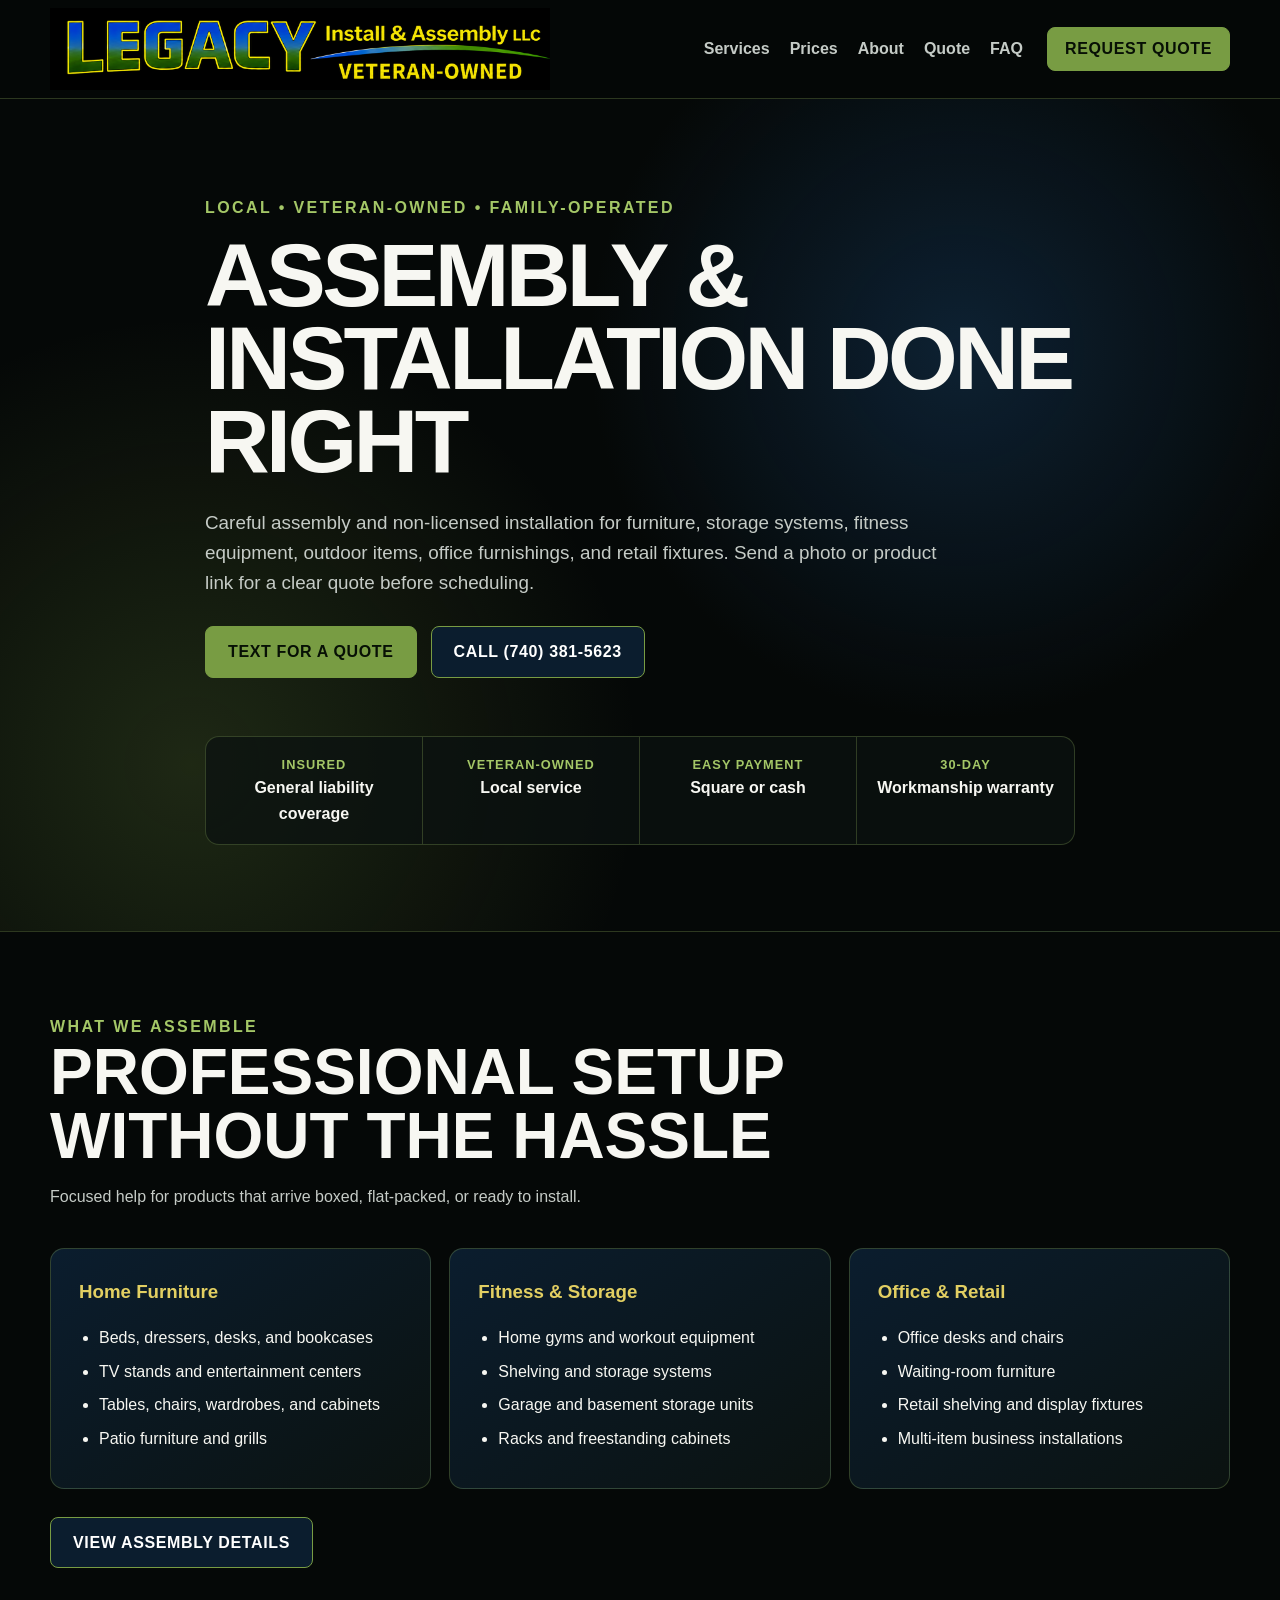
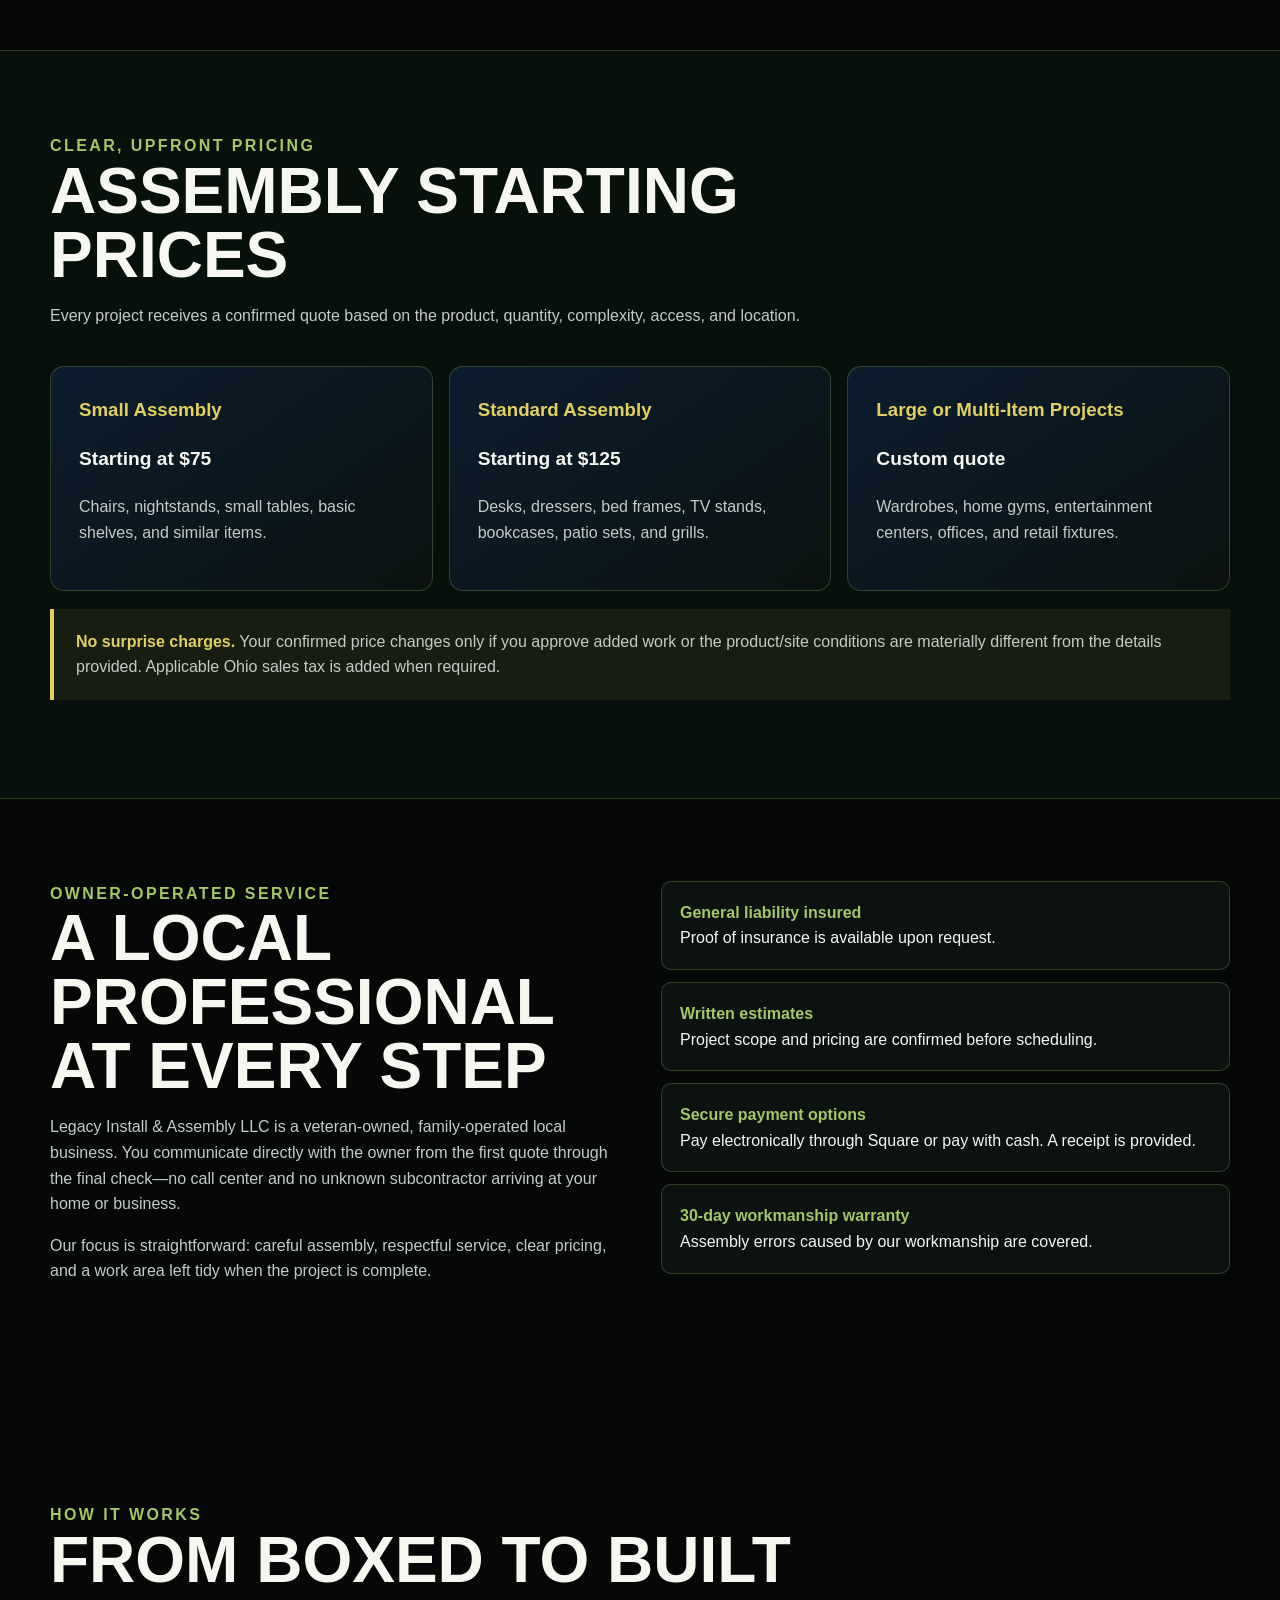
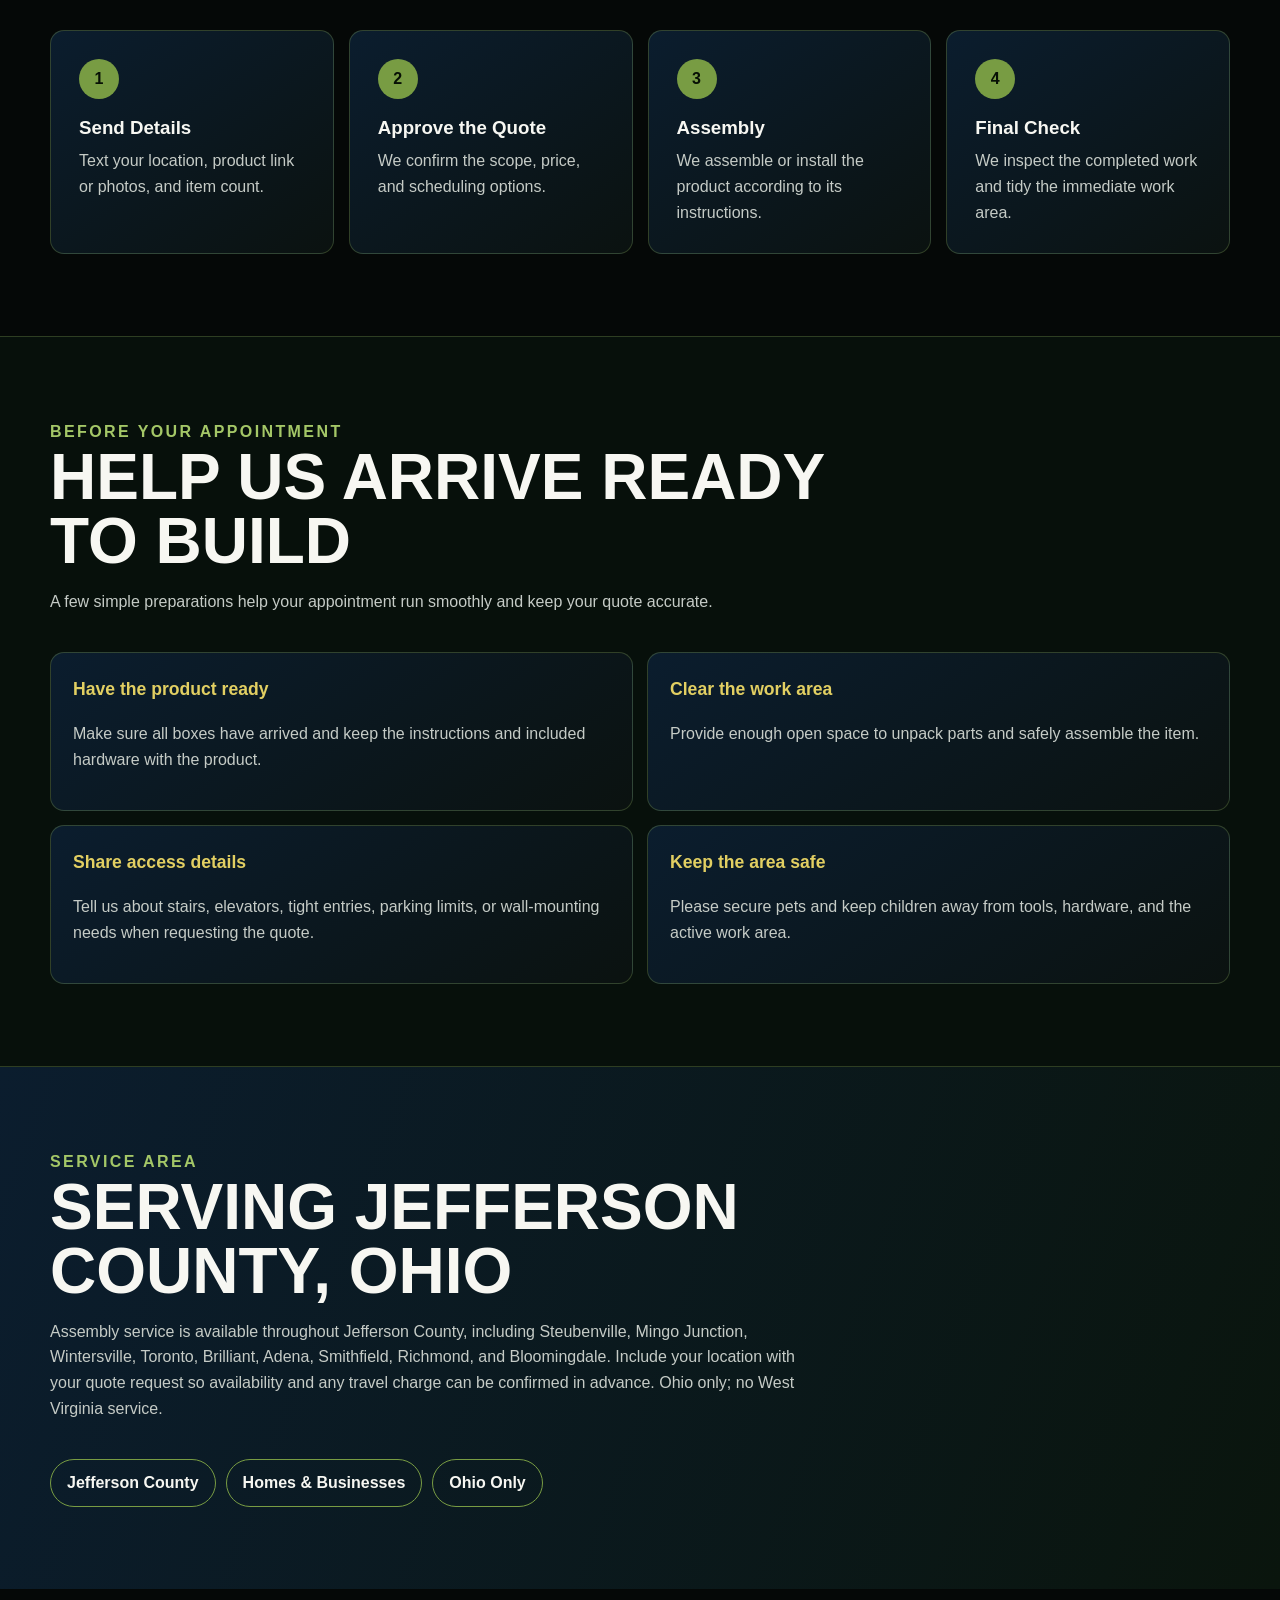
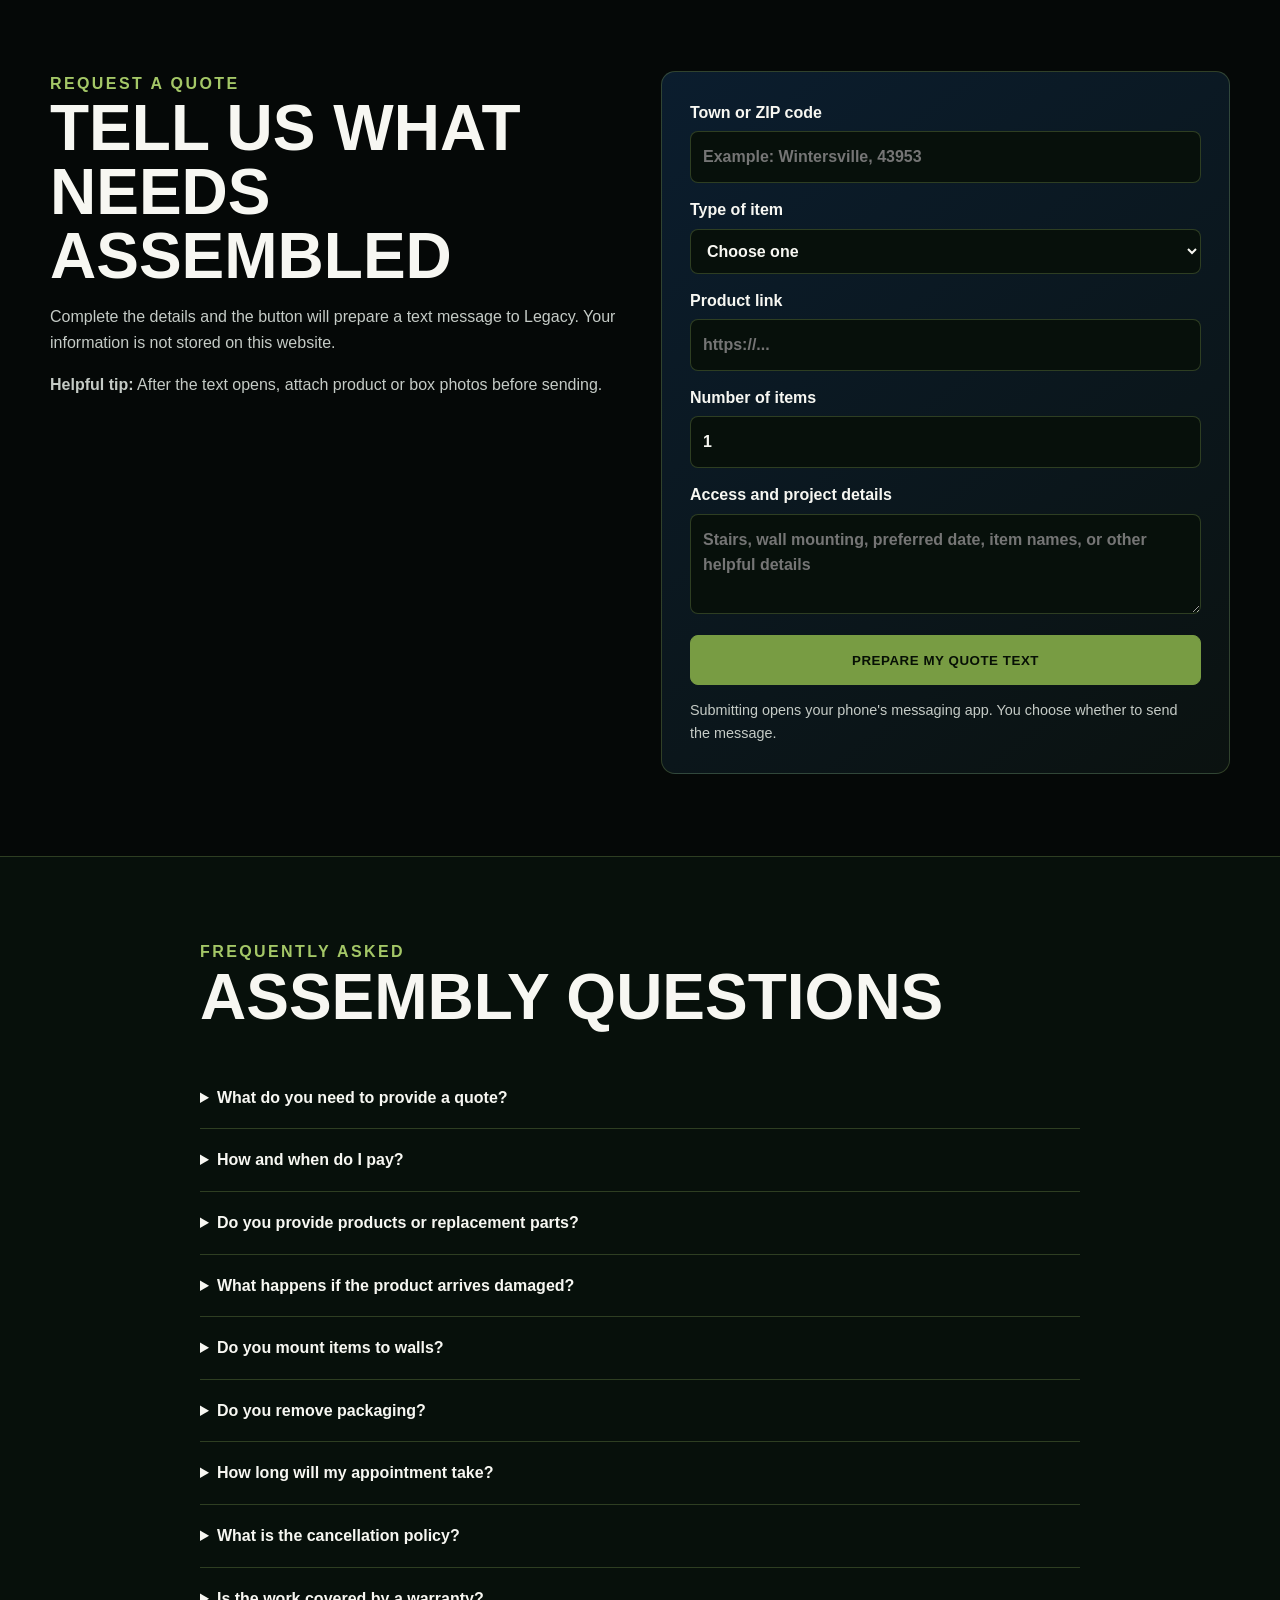
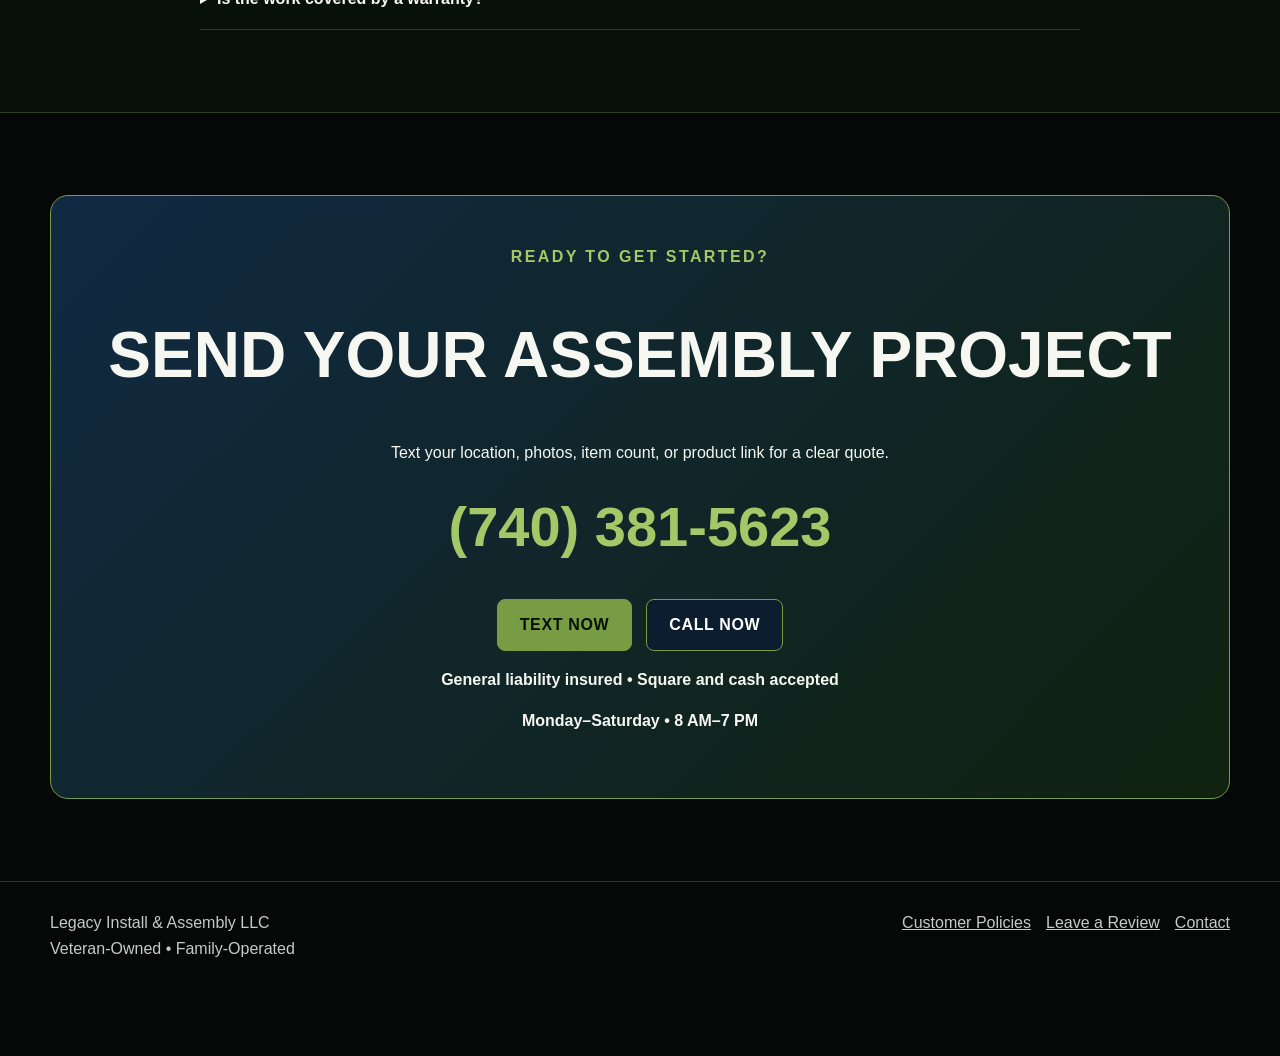
==== commit a0a6dc87: "Add responsive veteran-owned header logo" ====
--- a/index.html
+++ b/index.html
@@ -19,20 +19,20 @@
   <style>
     :root{--ink:#050807;--panel:#0b1210;--panel2:#0b1d2e;--green:#789c43;--green2:#a4c767;--gold:#e2cf62;--white:#f7f7f2;--muted:#c5cbc6;--line:rgba(164,199,103,.25);--max:1180px}
     *{box-sizing:border-box}html{scroll-behavior:smooth}body{margin:0;background:var(--ink);color:var(--white);font:16px/1.6 Arial,Helvetica,sans-serif}a{color:inherit}.wrap{width:min(calc(100% - 40px),var(--max));margin:auto}.skip{position:absolute;left:-999px}.skip:focus{left:12px;top:12px;background:#fff;color:#000;padding:10px;z-index:20}
-    .nav{position:sticky;top:0;z-index:10;background:rgba(5,8,7,.93);backdrop-filter:blur(12px);border-bottom:1px solid var(--line)}.navin{min-height:98px;display:flex;align-items:center;gap:24px}.brand{display:flex;align-items:center;flex:1;min-width:0;text-decoration:none}.brand img{width:410px;max-width:100%;height:auto}.links{display:flex;gap:20px}.links a{text-decoration:none;color:var(--muted);font-weight:800}.links a:hover,.links a:focus{color:var(--white)}
+    .nav{position:sticky;top:0;z-index:10;background:rgba(5,8,7,.93);backdrop-filter:blur(12px);border-bottom:1px solid var(--line)}.navin{min-height:98px;display:flex;align-items:center;gap:24px}.brand{display:flex;align-items:center;flex:1;min-width:0;text-decoration:none}.brand img{display:block;width:500px;max-width:100%;height:auto}.links{display:flex;gap:20px}.links a{text-decoration:none;color:var(--muted);font-weight:800}.links a:hover,.links a:focus{color:var(--white)}
     .button{display:inline-flex;justify-content:center;align-items:center;min-height:50px;padding:12px 22px;border:1px solid var(--green);border-radius:8px;text-decoration:none;text-transform:uppercase;font-weight:900;letter-spacing:.04em}.primary{background:var(--green);color:#071005}.secondary{background:var(--panel2);color:#fff}.small{min-height:43px;padding:8px 17px}
     .hero{position:relative;overflow:hidden;padding:96px 0 86px;border-bottom:1px solid var(--line);background:radial-gradient(circle at 75% 30%,rgba(23,63,103,.45),transparent 33%),radial-gradient(circle at 15% 80%,rgba(120,156,67,.22),transparent 35%)}.hero-copy{position:relative;z-index:1;max-width:870px}.eyebrow{color:var(--green2);text-transform:uppercase;letter-spacing:.15em;font-weight:900}.hero h1{font-size:clamp(3rem,7vw,6.3rem);line-height:.93;letter-spacing:-.04em;text-transform:uppercase;margin:13px 0 24px}.hero p{max-width:760px;color:var(--muted);font-size:1.18rem}.actions{display:flex;gap:14px;flex-wrap:wrap;margin-top:28px}.proof{display:grid;grid-template-columns:repeat(4,1fr);border:1px solid var(--line);border-radius:14px;overflow:hidden;margin-top:58px;background:rgba(11,18,16,.75)}.proof div{padding:18px;text-align:center;font-weight:900;border-right:1px solid var(--line)}.proof div:last-child{border:0}.proof span{display:block;color:var(--green2);font-size:.8rem;text-transform:uppercase;letter-spacing:.08em}
     section{padding:82px 0}.section-head{max-width:780px;margin-bottom:38px}.section-head h2{font-size:clamp(2.2rem,5vw,4.2rem);line-height:1;text-transform:uppercase;margin:0 0 15px}.section-head p,.muted{color:var(--muted)}.grid3{display:grid;grid-template-columns:repeat(3,1fr);gap:18px}.card,.price-card,.step{background:linear-gradient(145deg,var(--panel2),var(--panel));border:1px solid var(--line);border-radius:14px;padding:28px}.card h3,.price-card h3{color:var(--gold);margin-top:0}.card ul{padding-left:20px;margin-bottom:0}.card li{margin:8px 0}
     .band{background:#07100b;border-block:1px solid var(--line)}.price-grid{display:grid;grid-template-columns:repeat(3,1fr);gap:16px}.price{font-size:1.2rem;font-weight:900}.notice{margin-top:18px;padding:20px 22px;border-left:4px solid var(--gold);background:rgba(226,207,98,.07);color:var(--muted)}.notice strong{color:var(--gold)}
     .steps{display:grid;grid-template-columns:repeat(4,1fr);gap:15px}.num{display:grid;place-items:center;width:40px;height:40px;background:var(--green);color:#071005;border-radius:50%;font-weight:900}.step h3{margin:14px 0 6px}.step p{color:var(--muted);margin:0}.areas{background:linear-gradient(110deg,var(--panel2),#0a150d)}.area-list{display:flex;gap:10px;flex-wrap:wrap}.area-list span{padding:10px 16px;border:1px solid var(--green);border-radius:999px;font-weight:800}
     .owner-grid,.quote-grid{display:grid;grid-template-columns:1fr 1fr;gap:42px;align-items:start}.trust-list{display:grid;gap:12px}.trust-item{padding:18px;background:var(--panel);border:1px solid var(--line);border-radius:10px}.trust-item strong{display:block;color:var(--green2)}.checklist{display:grid;grid-template-columns:repeat(2,1fr);gap:14px}.checklist .card{padding:22px}.checklist h3{font-size:1.1rem}.quote-form{display:grid;gap:14px;padding:28px;background:linear-gradient(145deg,var(--panel2),var(--panel));border:1px solid var(--line);border-radius:14px}.quote-form label{font-weight:800}.quote-form input,.quote-form select,.quote-form textarea{width:100%;margin-top:6px;padding:12px;border:1px solid var(--line);border-radius:8px;background:#07100b;color:var(--white);font:inherit}.quote-form textarea{min-height:100px;resize:vertical}.form-note{color:var(--muted);font-size:.9rem;margin:0}.faq{max-width:880px}.faq details{border-bottom:1px solid var(--line);padding:18px 0}.faq summary{cursor:pointer;font-weight:900}.faq p{color:var(--muted)}.contact-box{background:linear-gradient(135deg,#102a43,#10220f);border:1px solid var(--green);border-radius:18px;padding:48px;text-align:center}.contact-box h2{font-size:clamp(2.25rem,5vw,4rem);line-height:1;text-transform:uppercase}.phone{font-size:clamp(2rem,5vw,3.5rem);font-weight:900;color:var(--green2)}footer{border-top:1px solid var(--line);padding:28px 0 95px;color:var(--muted)}.footerin{display:flex;justify-content:space-between;gap:25px;flex-wrap:wrap}.footerlinks{display:flex;gap:15px;flex-wrap:wrap}.mobilebar{display:none}
-    @media(max-width:900px){.links{display:none}.grid3,.price-grid,.owner-grid,.quote-grid{grid-template-columns:1fr}.proof,.steps{grid-template-columns:1fr 1fr}.brand img{max-width:72vw}.hero{padding-top:70px}}
-    @media(max-width:620px){.wrap{width:min(calc(100% - 28px),var(--max))}.navin{min-height:78px}.nav .button{display:none}.brand img{max-width:78vw}.hero{padding:55px 0 65px}.hero h1{font-size:3rem}.proof,.checklist{grid-template-columns:1fr}.proof div{border-bottom:1px solid var(--line)}.actions .button{width:100%}section{padding:62px 0}.steps{grid-template-columns:1fr}.contact-box{padding:34px 20px}.mobilebar{display:grid;grid-template-columns:1fr 1fr;gap:8px;position:fixed;z-index:15;left:0;right:0;bottom:0;background:#050807;padding:9px 12px;border-top:1px solid var(--line)}}
+    @media(max-width:1000px){.links{display:none}.grid3,.price-grid,.owner-grid,.quote-grid{grid-template-columns:1fr}.proof,.steps{grid-template-columns:1fr 1fr}.brand img{max-width:82vw}.hero{padding-top:70px}}
+    @media(max-width:620px){.wrap{width:min(calc(100% - 28px),var(--max))}.navin{min-height:78px}.nav .button{display:none}.brand img{width:100%;max-width:92vw}.hero{padding:55px 0 65px}.hero h1{font-size:3rem}.proof,.checklist{grid-template-columns:1fr}.proof div{border-bottom:1px solid var(--line)}.actions .button{width:100%}section{padding:62px 0}.steps{grid-template-columns:1fr}.contact-box{padding:34px 20px}.mobilebar{display:grid;grid-template-columns:1fr 1fr;gap:8px;position:fixed;z-index:15;left:0;right:0;bottom:0;background:#050807;padding:9px 12px;border-top:1px solid var(--line)}}
   </style>
 </head>
 <body>
   <a class="skip" href="#main">Skip to content</a>
-  <header class="nav"><div class="wrap navin"><a class="brand" href="#top" aria-label="Legacy Install and Assembly home"><img src="header-banner.png" alt="Legacy Install & Assembly LLC"></a><nav class="links" aria-label="Main navigation"><a href="#services">Services</a><a href="#pricing">Prices</a><a href="#about">About</a><a href="#quote">Quote</a><a href="#faq">FAQ</a></nav><a class="button primary small" href="#quote">Request Quote</a></div></header>
+  <header class="nav"><div class="wrap navin"><a class="brand" href="#top" aria-label="Legacy Install and Assembly home"><img src="header-banner-blue-green.png" alt="Legacy Install & Assembly LLC — Veteran-Owned"></a><nav class="links" aria-label="Main navigation"><a href="#services">Services</a><a href="#pricing">Prices</a><a href="#about">About</a><a href="#quote">Quote</a><a href="#faq">FAQ</a></nav><a class="button primary small" href="#quote">Request Quote</a></div></header>
   <main id="main">
     <section class="hero" id="top"><div class="wrap hero-copy"><div class="eyebrow">Local • Veteran-Owned • Family-Operated</div><h1>Assembly & Installation Done Right</h1><p>Careful assembly and non-licensed installation for furniture, storage systems, fitness equipment, outdoor items, office furnishings, and retail fixtures. Send a photo or product link for a clear quote before scheduling.</p><div class="actions"><a class="button primary" href="sms:17403815623">Text for a Quote</a><a class="button secondary" href="tel:17403815623">Call (740) 381-5623</a></div><div class="proof"><div><span>Insured</span>General liability coverage</div><div><span>Veteran-Owned</span>Local service</div><div><span>Easy Payment</span>Square or cash</div><div><span>30-Day</span>Workmanship warranty</div></div></div></section>
     <section id="services"><div class="wrap"><div class="section-head"><div class="eyebrow">What we assemble</div><h2>Professional setup without the hassle</h2><p>Focused help for products that arrive boxed, flat-packed, or ready to install.</p></div><div class="grid3"><article class="card"><h3>Home Furniture</h3><ul><li>Beds, dressers, desks, and bookcases</li><li>TV stands and entertainment centers</li><li>Tables, chairs, wardrobes, and cabinets</li><li>Patio furniture and grills</li></ul></article><article class="card"><h3>Fitness & Storage</h3><ul><li>Home gyms and workout equipment</li><li>Shelving and storage systems</li><li>Garage and basement storage units</li><li>Racks and freestanding cabinets</li></ul></article><article class="card"><h3>Office & Retail</h3><ul><li>Office desks and chairs</li><li>Waiting-room furniture</li><li>Retail shelving and display fixtures</li><li>Multi-item business installations</li></ul></article></div><div class="actions"><a class="button secondary" href="furniture-assembly/">View Assembly Details</a></div></div></section>
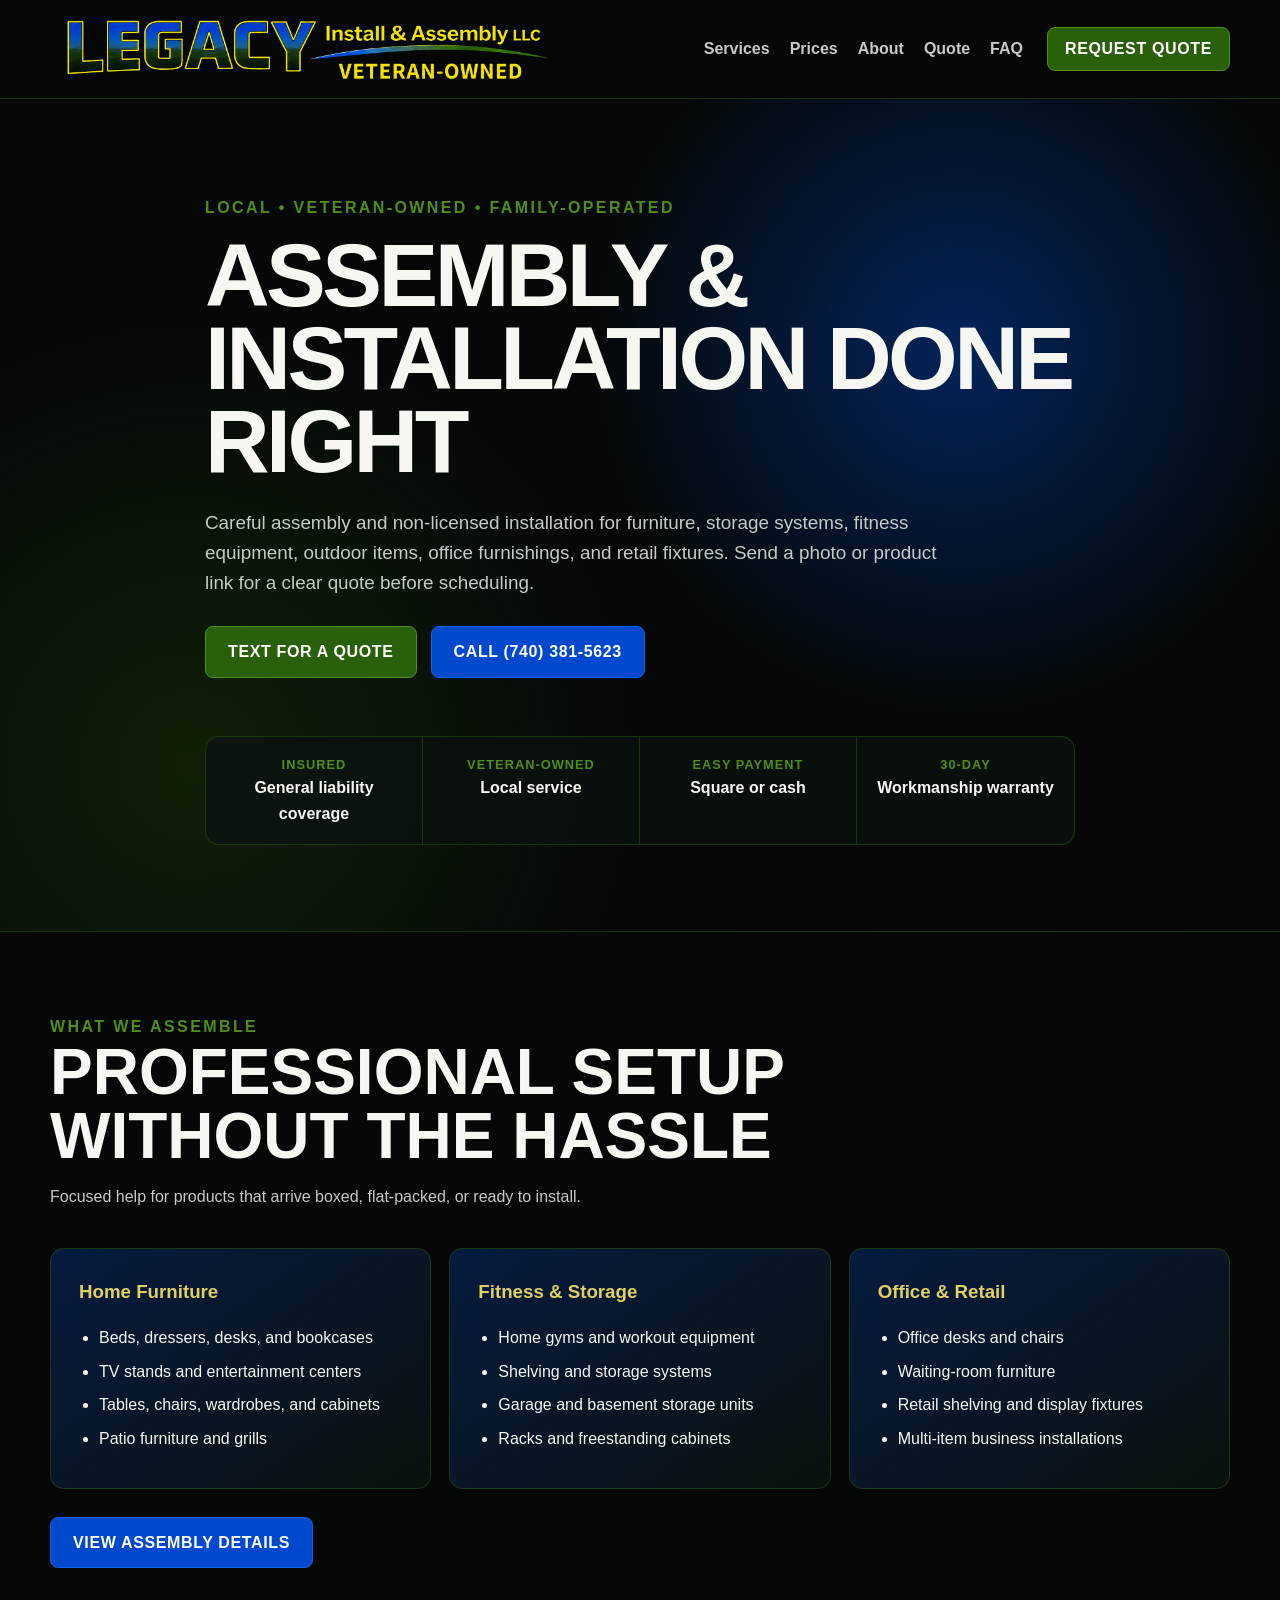
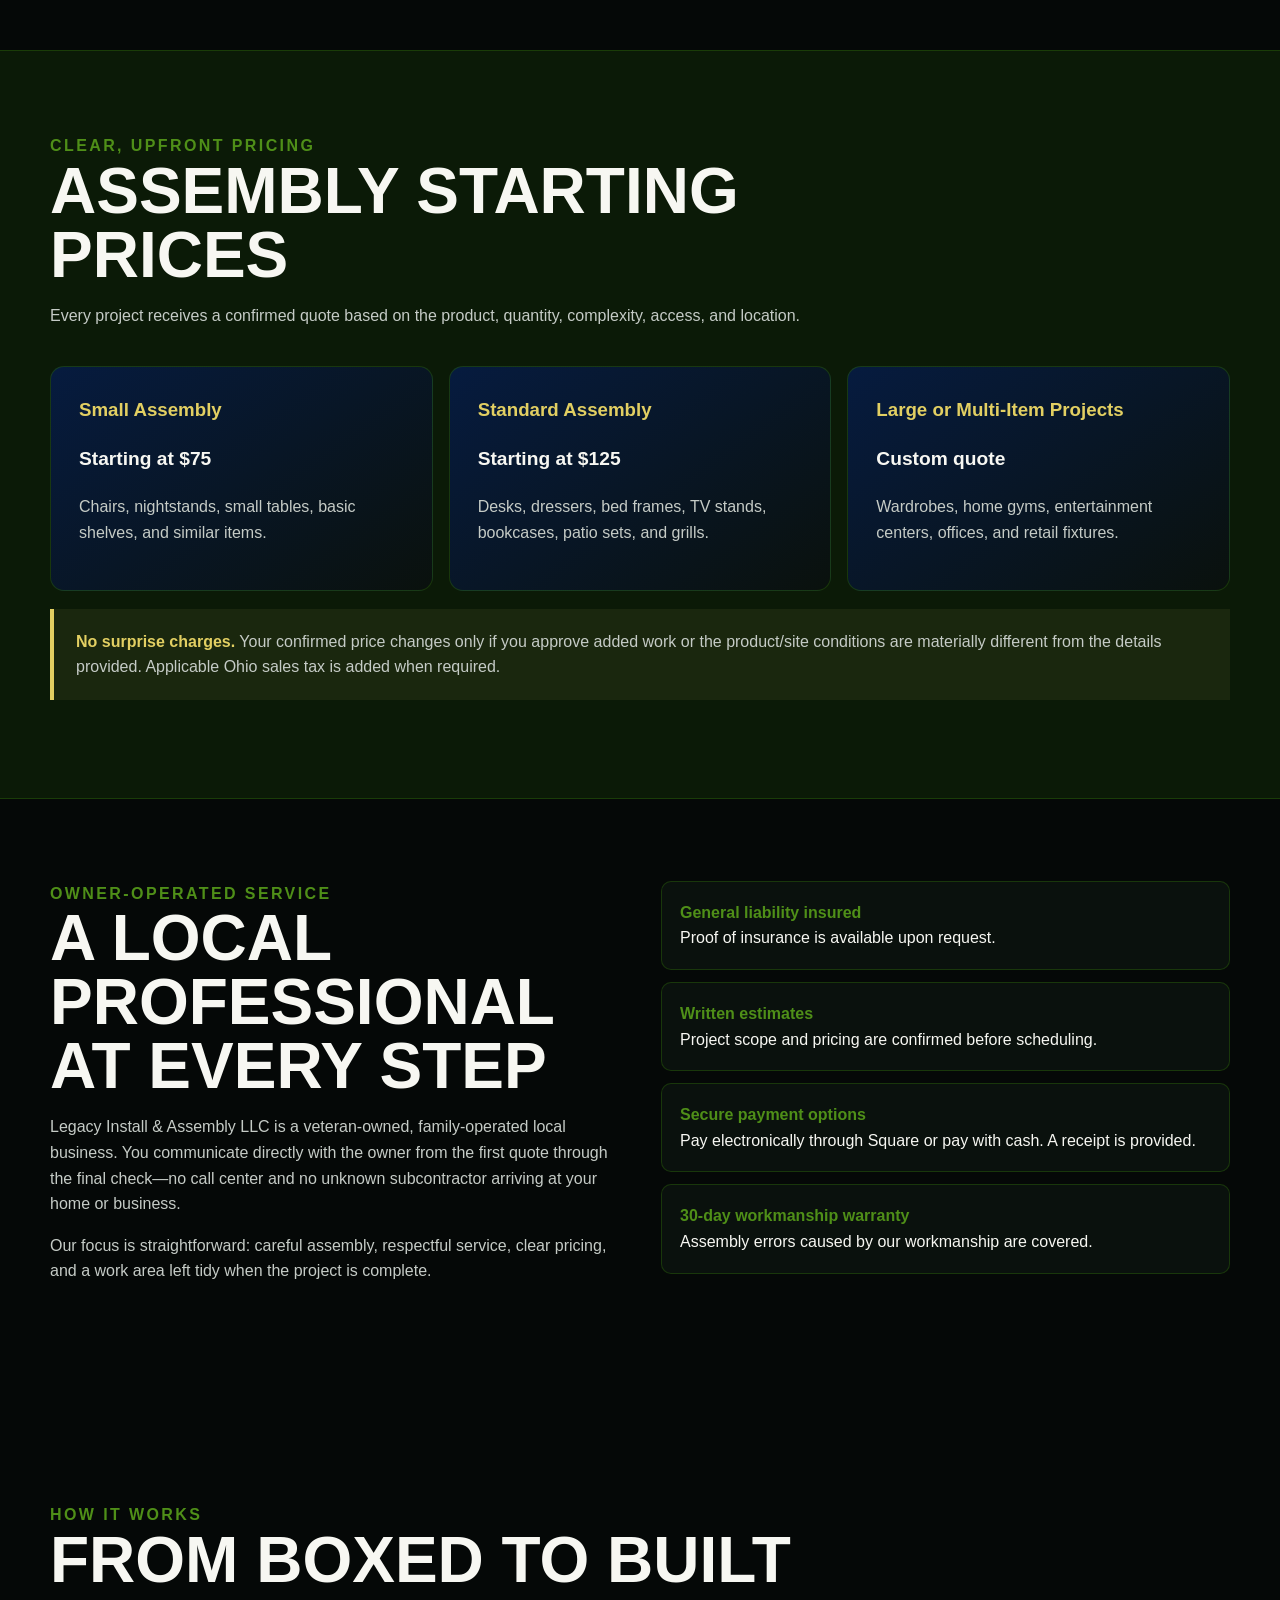
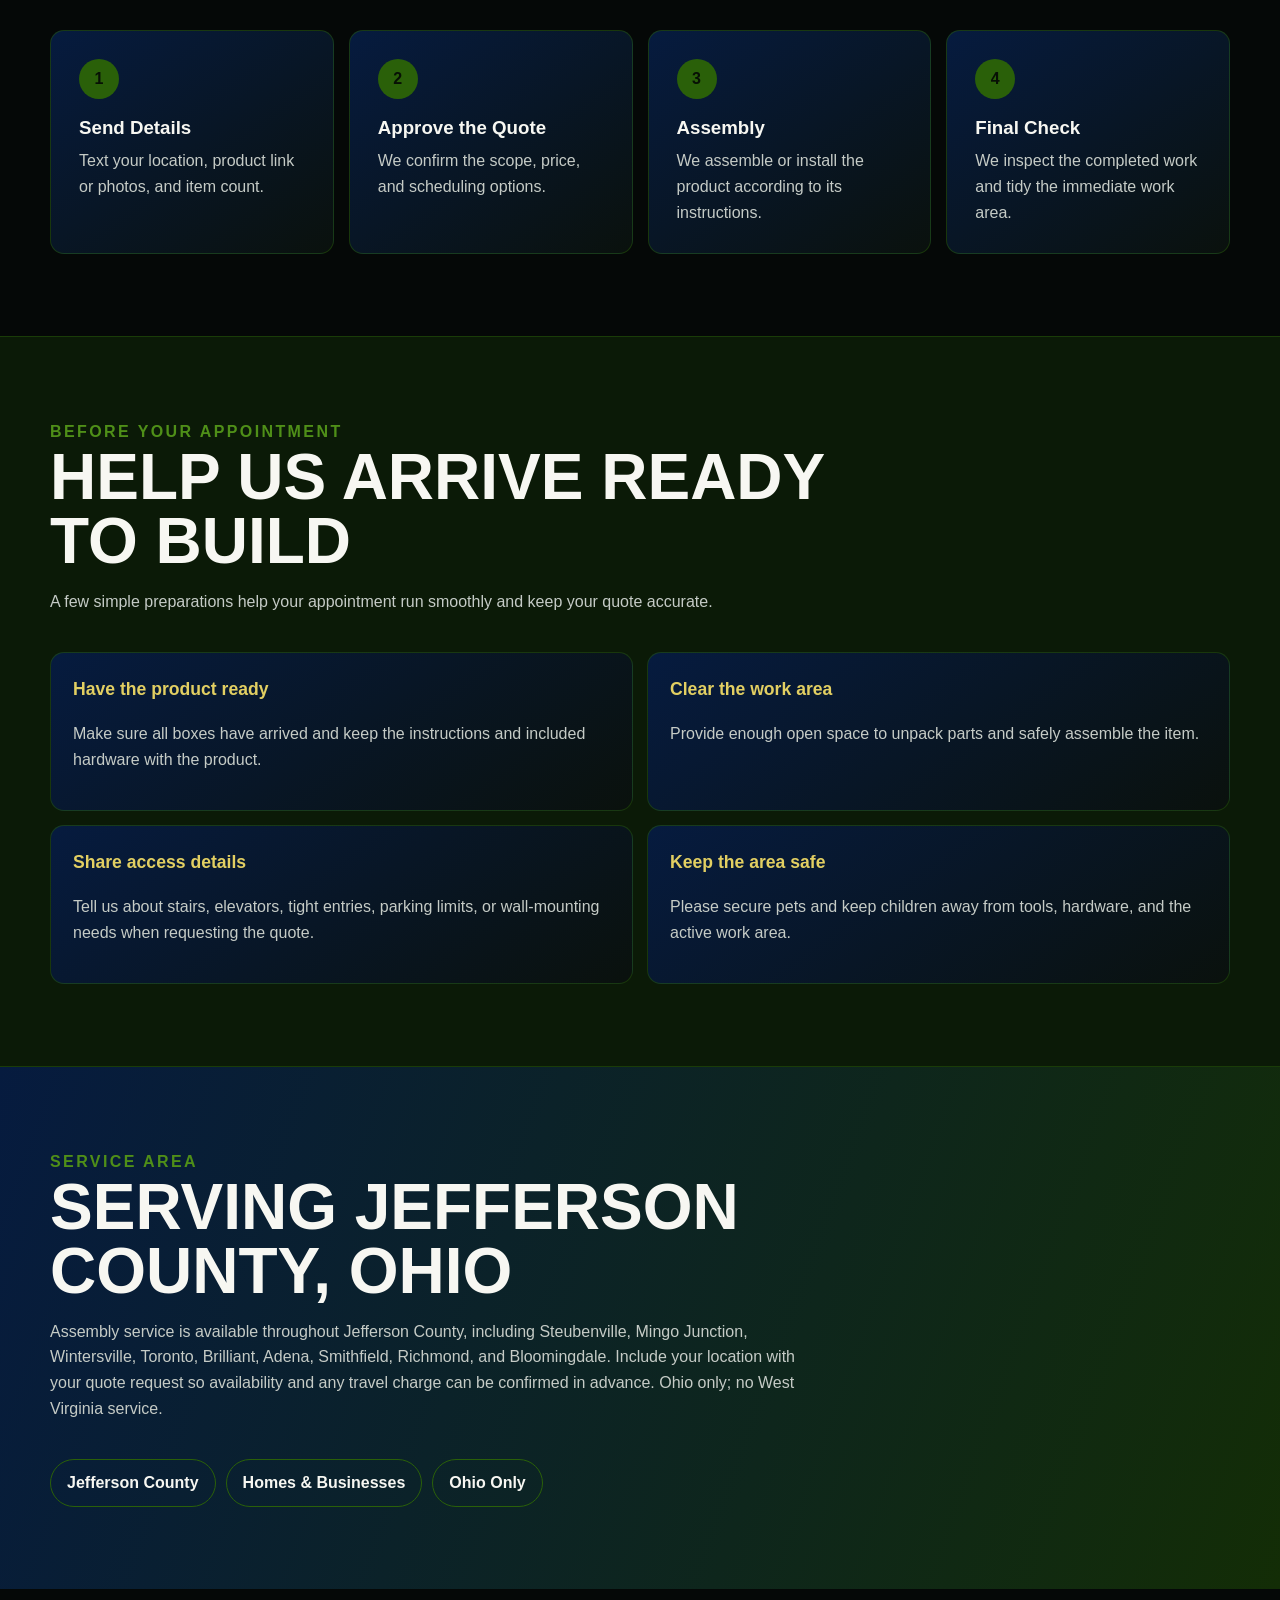
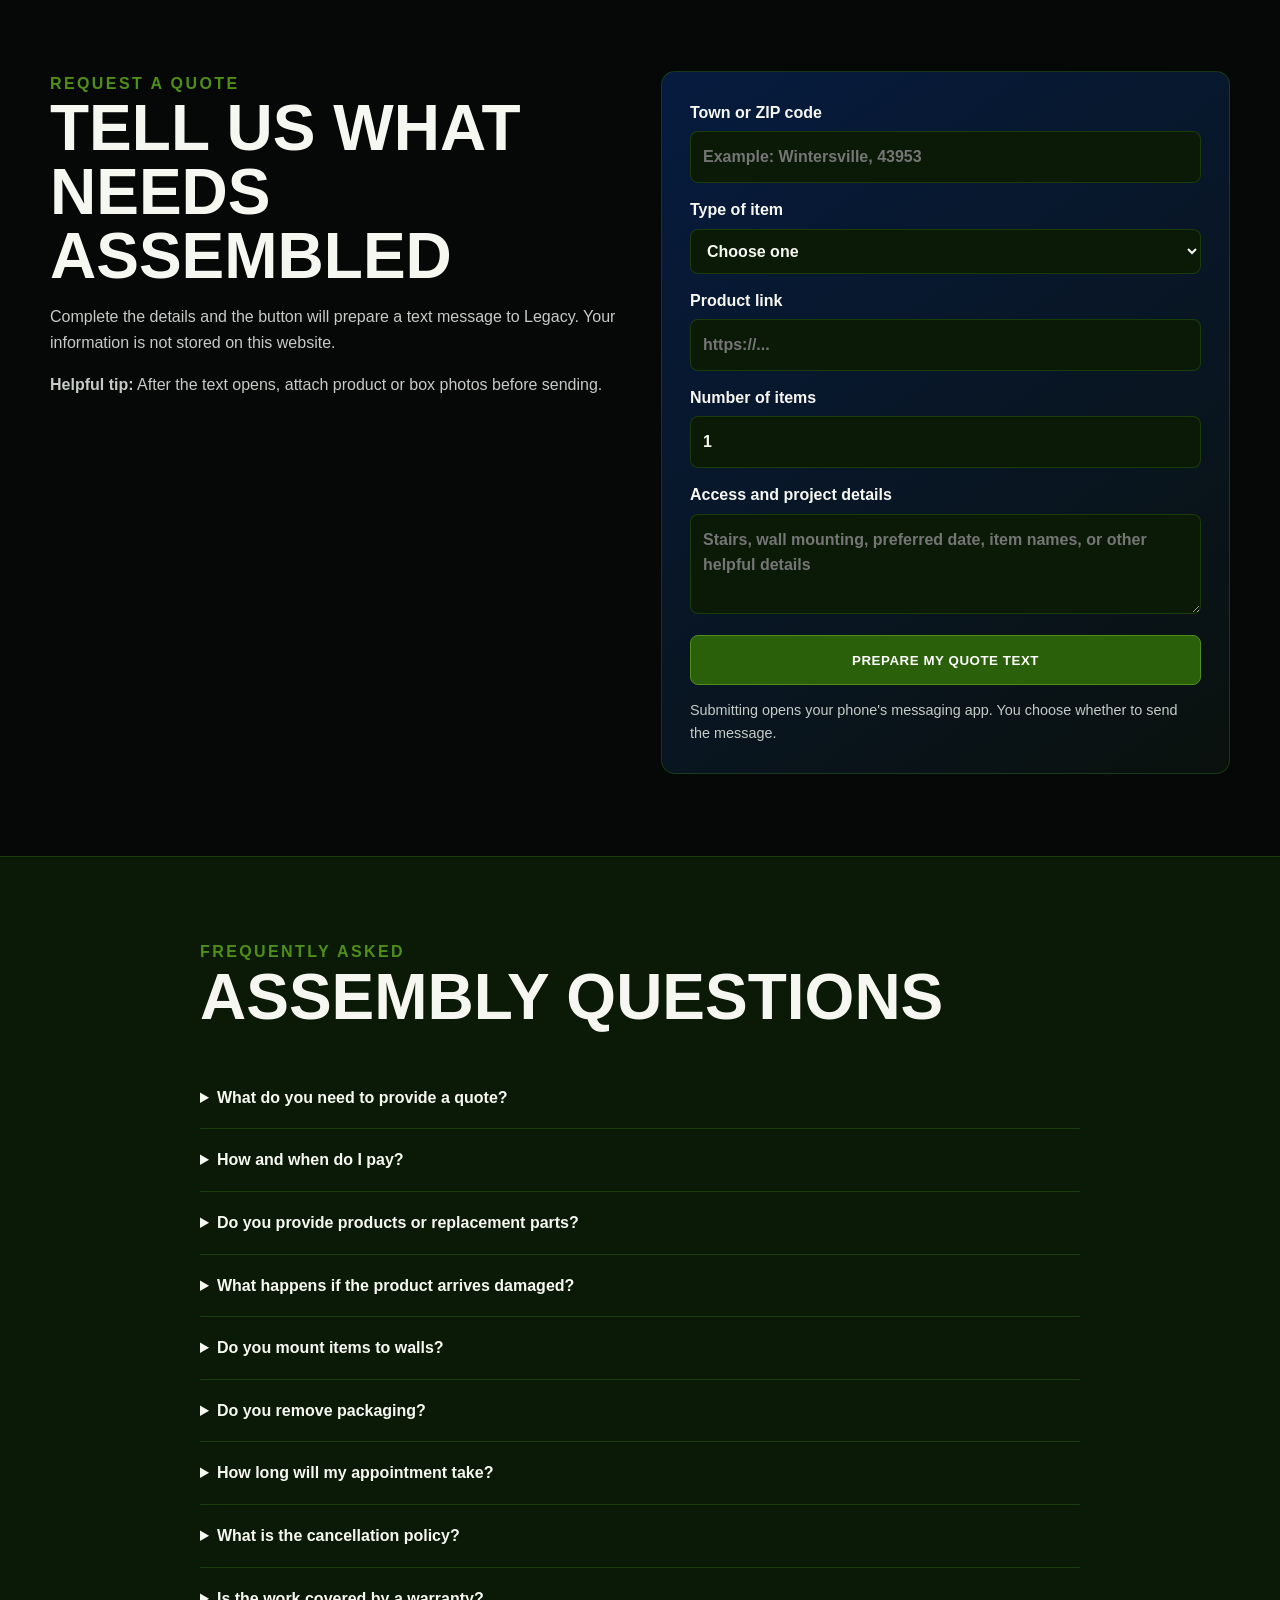
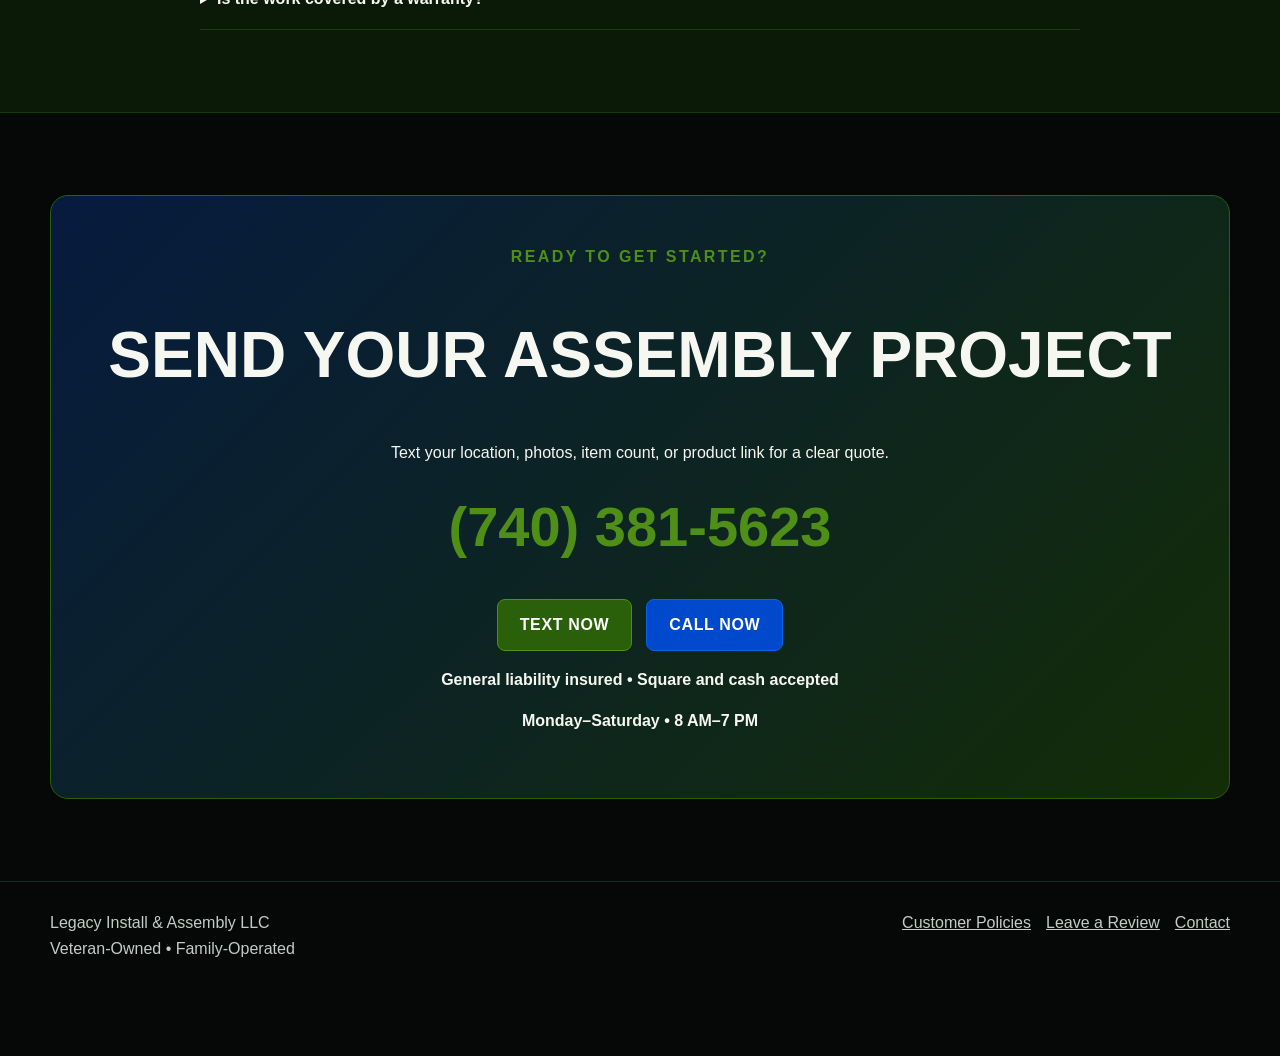
==== commit 586cd127: "Match website theme to transparent Legacy logo" ====
--- a/index.html
+++ b/index.html
@@ -17,22 +17,22 @@
   {"@context":"https://schema.org","@type":"HomeAndConstructionBusiness","name":"Legacy Install & Assembly LLC","url":"https://www.legacyinstallassembly.com/","telephone":"+1-740-381-5623","description":"Veteran-owned furniture assembly and non-licensed installation for homes and businesses.","areaServed":{"@type":"AdministrativeArea","name":"Jefferson County, Ohio"},"openingHours":"Mo-Sa 08:00-19:00"}
   </script>
   <style>
-    :root{--ink:#050807;--panel:#0b1210;--panel2:#0b1d2e;--green:#789c43;--green2:#a4c767;--gold:#e2cf62;--white:#f7f7f2;--muted:#c5cbc6;--line:rgba(164,199,103,.25);--max:1180px}
+    :root{--ink:#050807;--panel:#0a110d;--panel2:#061b3f;--blue:#0149cc;--blue2:#0a63e8;--green:#2a6009;--green2:#4f8f18;--gold:#e2cf62;--white:#f7f7f2;--muted:#c5cbc6;--line:rgba(42,96,9,.48);--max:1180px}
     *{box-sizing:border-box}html{scroll-behavior:smooth}body{margin:0;background:var(--ink);color:var(--white);font:16px/1.6 Arial,Helvetica,sans-serif}a{color:inherit}.wrap{width:min(calc(100% - 40px),var(--max));margin:auto}.skip{position:absolute;left:-999px}.skip:focus{left:12px;top:12px;background:#fff;color:#000;padding:10px;z-index:20}
     .nav{position:sticky;top:0;z-index:10;background:rgba(5,8,7,.93);backdrop-filter:blur(12px);border-bottom:1px solid var(--line)}.navin{min-height:98px;display:flex;align-items:center;gap:24px}.brand{display:flex;align-items:center;flex:1;min-width:0;text-decoration:none}.brand img{display:block;width:500px;max-width:100%;height:auto}.links{display:flex;gap:20px}.links a{text-decoration:none;color:var(--muted);font-weight:800}.links a:hover,.links a:focus{color:var(--white)}
-    .button{display:inline-flex;justify-content:center;align-items:center;min-height:50px;padding:12px 22px;border:1px solid var(--green);border-radius:8px;text-decoration:none;text-transform:uppercase;font-weight:900;letter-spacing:.04em}.primary{background:var(--green);color:#071005}.secondary{background:var(--panel2);color:#fff}.small{min-height:43px;padding:8px 17px}
-    .hero{position:relative;overflow:hidden;padding:96px 0 86px;border-bottom:1px solid var(--line);background:radial-gradient(circle at 75% 30%,rgba(23,63,103,.45),transparent 33%),radial-gradient(circle at 15% 80%,rgba(120,156,67,.22),transparent 35%)}.hero-copy{position:relative;z-index:1;max-width:870px}.eyebrow{color:var(--green2);text-transform:uppercase;letter-spacing:.15em;font-weight:900}.hero h1{font-size:clamp(3rem,7vw,6.3rem);line-height:.93;letter-spacing:-.04em;text-transform:uppercase;margin:13px 0 24px}.hero p{max-width:760px;color:var(--muted);font-size:1.18rem}.actions{display:flex;gap:14px;flex-wrap:wrap;margin-top:28px}.proof{display:grid;grid-template-columns:repeat(4,1fr);border:1px solid var(--line);border-radius:14px;overflow:hidden;margin-top:58px;background:rgba(11,18,16,.75)}.proof div{padding:18px;text-align:center;font-weight:900;border-right:1px solid var(--line)}.proof div:last-child{border:0}.proof span{display:block;color:var(--green2);font-size:.8rem;text-transform:uppercase;letter-spacing:.08em}
+    .button{display:inline-flex;justify-content:center;align-items:center;min-height:50px;padding:12px 22px;border:1px solid var(--green2);border-radius:8px;text-decoration:none;text-transform:uppercase;font-weight:900;letter-spacing:.04em}.primary{background:var(--green);color:#fff}.secondary{background:var(--blue);border-color:var(--blue2);color:#fff}.small{min-height:43px;padding:8px 17px}
+    .hero{position:relative;overflow:hidden;padding:96px 0 86px;border-bottom:1px solid var(--line);background:radial-gradient(circle at 75% 30%,rgba(1,73,204,.42),transparent 33%),radial-gradient(circle at 15% 80%,rgba(42,96,9,.28),transparent 35%)}.hero-copy{position:relative;z-index:1;max-width:870px}.eyebrow{color:var(--green2);text-transform:uppercase;letter-spacing:.15em;font-weight:900}.hero h1{font-size:clamp(3rem,7vw,6.3rem);line-height:.93;letter-spacing:-.04em;text-transform:uppercase;margin:13px 0 24px}.hero p{max-width:760px;color:var(--muted);font-size:1.18rem}.actions{display:flex;gap:14px;flex-wrap:wrap;margin-top:28px}.proof{display:grid;grid-template-columns:repeat(4,1fr);border:1px solid var(--line);border-radius:14px;overflow:hidden;margin-top:58px;background:rgba(11,18,16,.75)}.proof div{padding:18px;text-align:center;font-weight:900;border-right:1px solid var(--line)}.proof div:last-child{border:0}.proof span{display:block;color:var(--green2);font-size:.8rem;text-transform:uppercase;letter-spacing:.08em}
     section{padding:82px 0}.section-head{max-width:780px;margin-bottom:38px}.section-head h2{font-size:clamp(2.2rem,5vw,4.2rem);line-height:1;text-transform:uppercase;margin:0 0 15px}.section-head p,.muted{color:var(--muted)}.grid3{display:grid;grid-template-columns:repeat(3,1fr);gap:18px}.card,.price-card,.step{background:linear-gradient(145deg,var(--panel2),var(--panel));border:1px solid var(--line);border-radius:14px;padding:28px}.card h3,.price-card h3{color:var(--gold);margin-top:0}.card ul{padding-left:20px;margin-bottom:0}.card li{margin:8px 0}
-    .band{background:#07100b;border-block:1px solid var(--line)}.price-grid{display:grid;grid-template-columns:repeat(3,1fr);gap:16px}.price{font-size:1.2rem;font-weight:900}.notice{margin-top:18px;padding:20px 22px;border-left:4px solid var(--gold);background:rgba(226,207,98,.07);color:var(--muted)}.notice strong{color:var(--gold)}
-    .steps{display:grid;grid-template-columns:repeat(4,1fr);gap:15px}.num{display:grid;place-items:center;width:40px;height:40px;background:var(--green);color:#071005;border-radius:50%;font-weight:900}.step h3{margin:14px 0 6px}.step p{color:var(--muted);margin:0}.areas{background:linear-gradient(110deg,var(--panel2),#0a150d)}.area-list{display:flex;gap:10px;flex-wrap:wrap}.area-list span{padding:10px 16px;border:1px solid var(--green);border-radius:999px;font-weight:800}
-    .owner-grid,.quote-grid{display:grid;grid-template-columns:1fr 1fr;gap:42px;align-items:start}.trust-list{display:grid;gap:12px}.trust-item{padding:18px;background:var(--panel);border:1px solid var(--line);border-radius:10px}.trust-item strong{display:block;color:var(--green2)}.checklist{display:grid;grid-template-columns:repeat(2,1fr);gap:14px}.checklist .card{padding:22px}.checklist h3{font-size:1.1rem}.quote-form{display:grid;gap:14px;padding:28px;background:linear-gradient(145deg,var(--panel2),var(--panel));border:1px solid var(--line);border-radius:14px}.quote-form label{font-weight:800}.quote-form input,.quote-form select,.quote-form textarea{width:100%;margin-top:6px;padding:12px;border:1px solid var(--line);border-radius:8px;background:#07100b;color:var(--white);font:inherit}.quote-form textarea{min-height:100px;resize:vertical}.form-note{color:var(--muted);font-size:.9rem;margin:0}.faq{max-width:880px}.faq details{border-bottom:1px solid var(--line);padding:18px 0}.faq summary{cursor:pointer;font-weight:900}.faq p{color:var(--muted)}.contact-box{background:linear-gradient(135deg,#102a43,#10220f);border:1px solid var(--green);border-radius:18px;padding:48px;text-align:center}.contact-box h2{font-size:clamp(2.25rem,5vw,4rem);line-height:1;text-transform:uppercase}.phone{font-size:clamp(2rem,5vw,3.5rem);font-weight:900;color:var(--green2)}footer{border-top:1px solid var(--line);padding:28px 0 95px;color:var(--muted)}.footerin{display:flex;justify-content:space-between;gap:25px;flex-wrap:wrap}.footerlinks{display:flex;gap:15px;flex-wrap:wrap}.mobilebar{display:none}
+    .band{background:#0b1a07;border-block:1px solid var(--line)}.price-grid{display:grid;grid-template-columns:repeat(3,1fr);gap:16px}.price{font-size:1.2rem;font-weight:900}.notice{margin-top:18px;padding:20px 22px;border-left:4px solid var(--gold);background:rgba(226,207,98,.07);color:var(--muted)}.notice strong{color:var(--gold)}
+    .steps{display:grid;grid-template-columns:repeat(4,1fr);gap:15px}.num{display:grid;place-items:center;width:40px;height:40px;background:var(--green);color:#071005;border-radius:50%;font-weight:900}.step h3{margin:14px 0 6px}.step p{color:var(--muted);margin:0}.areas{background:linear-gradient(110deg,var(--panel2),#132d06)}.area-list{display:flex;gap:10px;flex-wrap:wrap}.area-list span{padding:10px 16px;border:1px solid var(--green);border-radius:999px;font-weight:800}
+    .owner-grid,.quote-grid{display:grid;grid-template-columns:1fr 1fr;gap:42px;align-items:start}.trust-list{display:grid;gap:12px}.trust-item{padding:18px;background:var(--panel);border:1px solid var(--line);border-radius:10px}.trust-item strong{display:block;color:var(--green2)}.checklist{display:grid;grid-template-columns:repeat(2,1fr);gap:14px}.checklist .card{padding:22px}.checklist h3{font-size:1.1rem}.quote-form{display:grid;gap:14px;padding:28px;background:linear-gradient(145deg,var(--panel2),var(--panel));border:1px solid var(--line);border-radius:14px}.quote-form label{font-weight:800}.quote-form input,.quote-form select,.quote-form textarea{width:100%;margin-top:6px;padding:12px;border:1px solid var(--line);border-radius:8px;background:#0b1a07;color:var(--white);font:inherit}.quote-form textarea{min-height:100px;resize:vertical}.form-note{color:var(--muted);font-size:.9rem;margin:0}.faq{max-width:880px}.faq details{border-bottom:1px solid var(--line);padding:18px 0}.faq summary{cursor:pointer;font-weight:900}.faq p{color:var(--muted)}.contact-box{background:linear-gradient(135deg,#061b3f,#132d06);border:1px solid var(--green);border-radius:18px;padding:48px;text-align:center}.contact-box h2{font-size:clamp(2.25rem,5vw,4rem);line-height:1;text-transform:uppercase}.phone{font-size:clamp(2rem,5vw,3.5rem);font-weight:900;color:var(--green2)}footer{border-top:1px solid var(--line);padding:28px 0 95px;color:var(--muted)}.footerin{display:flex;justify-content:space-between;gap:25px;flex-wrap:wrap}.footerlinks{display:flex;gap:15px;flex-wrap:wrap}.mobilebar{display:none}
     @media(max-width:1000px){.links{display:none}.grid3,.price-grid,.owner-grid,.quote-grid{grid-template-columns:1fr}.proof,.steps{grid-template-columns:1fr 1fr}.brand img{max-width:82vw}.hero{padding-top:70px}}
     @media(max-width:620px){.wrap{width:min(calc(100% - 28px),var(--max))}.navin{min-height:78px}.nav .button{display:none}.brand img{width:100%;max-width:92vw}.hero{padding:55px 0 65px}.hero h1{font-size:3rem}.proof,.checklist{grid-template-columns:1fr}.proof div{border-bottom:1px solid var(--line)}.actions .button{width:100%}section{padding:62px 0}.steps{grid-template-columns:1fr}.contact-box{padding:34px 20px}.mobilebar{display:grid;grid-template-columns:1fr 1fr;gap:8px;position:fixed;z-index:15;left:0;right:0;bottom:0;background:#050807;padding:9px 12px;border-top:1px solid var(--line)}}
   </style>
 </head>
 <body>
   <a class="skip" href="#main">Skip to content</a>
-  <header class="nav"><div class="wrap navin"><a class="brand" href="#top" aria-label="Legacy Install and Assembly home"><img src="header-banner-blue-green.png" alt="Legacy Install & Assembly LLC — Veteran-Owned"></a><nav class="links" aria-label="Main navigation"><a href="#services">Services</a><a href="#pricing">Prices</a><a href="#about">About</a><a href="#quote">Quote</a><a href="#faq">FAQ</a></nav><a class="button primary small" href="#quote">Request Quote</a></div></header>
+  <header class="nav"><div class="wrap navin"><a class="brand" href="#top" aria-label="Legacy Install and Assembly home"><img src="header-banner-transparent.png" alt="Legacy Install & Assembly LLC — Veteran-Owned"></a><nav class="links" aria-label="Main navigation"><a href="#services">Services</a><a href="#pricing">Prices</a><a href="#about">About</a><a href="#quote">Quote</a><a href="#faq">FAQ</a></nav><a class="button primary small" href="#quote">Request Quote</a></div></header>
   <main id="main">
     <section class="hero" id="top"><div class="wrap hero-copy"><div class="eyebrow">Local • Veteran-Owned • Family-Operated</div><h1>Assembly & Installation Done Right</h1><p>Careful assembly and non-licensed installation for furniture, storage systems, fitness equipment, outdoor items, office furnishings, and retail fixtures. Send a photo or product link for a clear quote before scheduling.</p><div class="actions"><a class="button primary" href="sms:17403815623">Text for a Quote</a><a class="button secondary" href="tel:17403815623">Call (740) 381-5623</a></div><div class="proof"><div><span>Insured</span>General liability coverage</div><div><span>Veteran-Owned</span>Local service</div><div><span>Easy Payment</span>Square or cash</div><div><span>30-Day</span>Workmanship warranty</div></div></div></section>
     <section id="services"><div class="wrap"><div class="section-head"><div class="eyebrow">What we assemble</div><h2>Professional setup without the hassle</h2><p>Focused help for products that arrive boxed, flat-packed, or ready to install.</p></div><div class="grid3"><article class="card"><h3>Home Furniture</h3><ul><li>Beds, dressers, desks, and bookcases</li><li>TV stands and entertainment centers</li><li>Tables, chairs, wardrobes, and cabinets</li><li>Patio furniture and grills</li></ul></article><article class="card"><h3>Fitness & Storage</h3><ul><li>Home gyms and workout equipment</li><li>Shelving and storage systems</li><li>Garage and basement storage units</li><li>Racks and freestanding cabinets</li></ul></article><article class="card"><h3>Office & Retail</h3><ul><li>Office desks and chairs</li><li>Waiting-room furniture</li><li>Retail shelving and display fixtures</li><li>Multi-item business installations</li></ul></article></div><div class="actions"><a class="button secondary" href="furniture-assembly/">View Assembly Details</a></div></div></section>
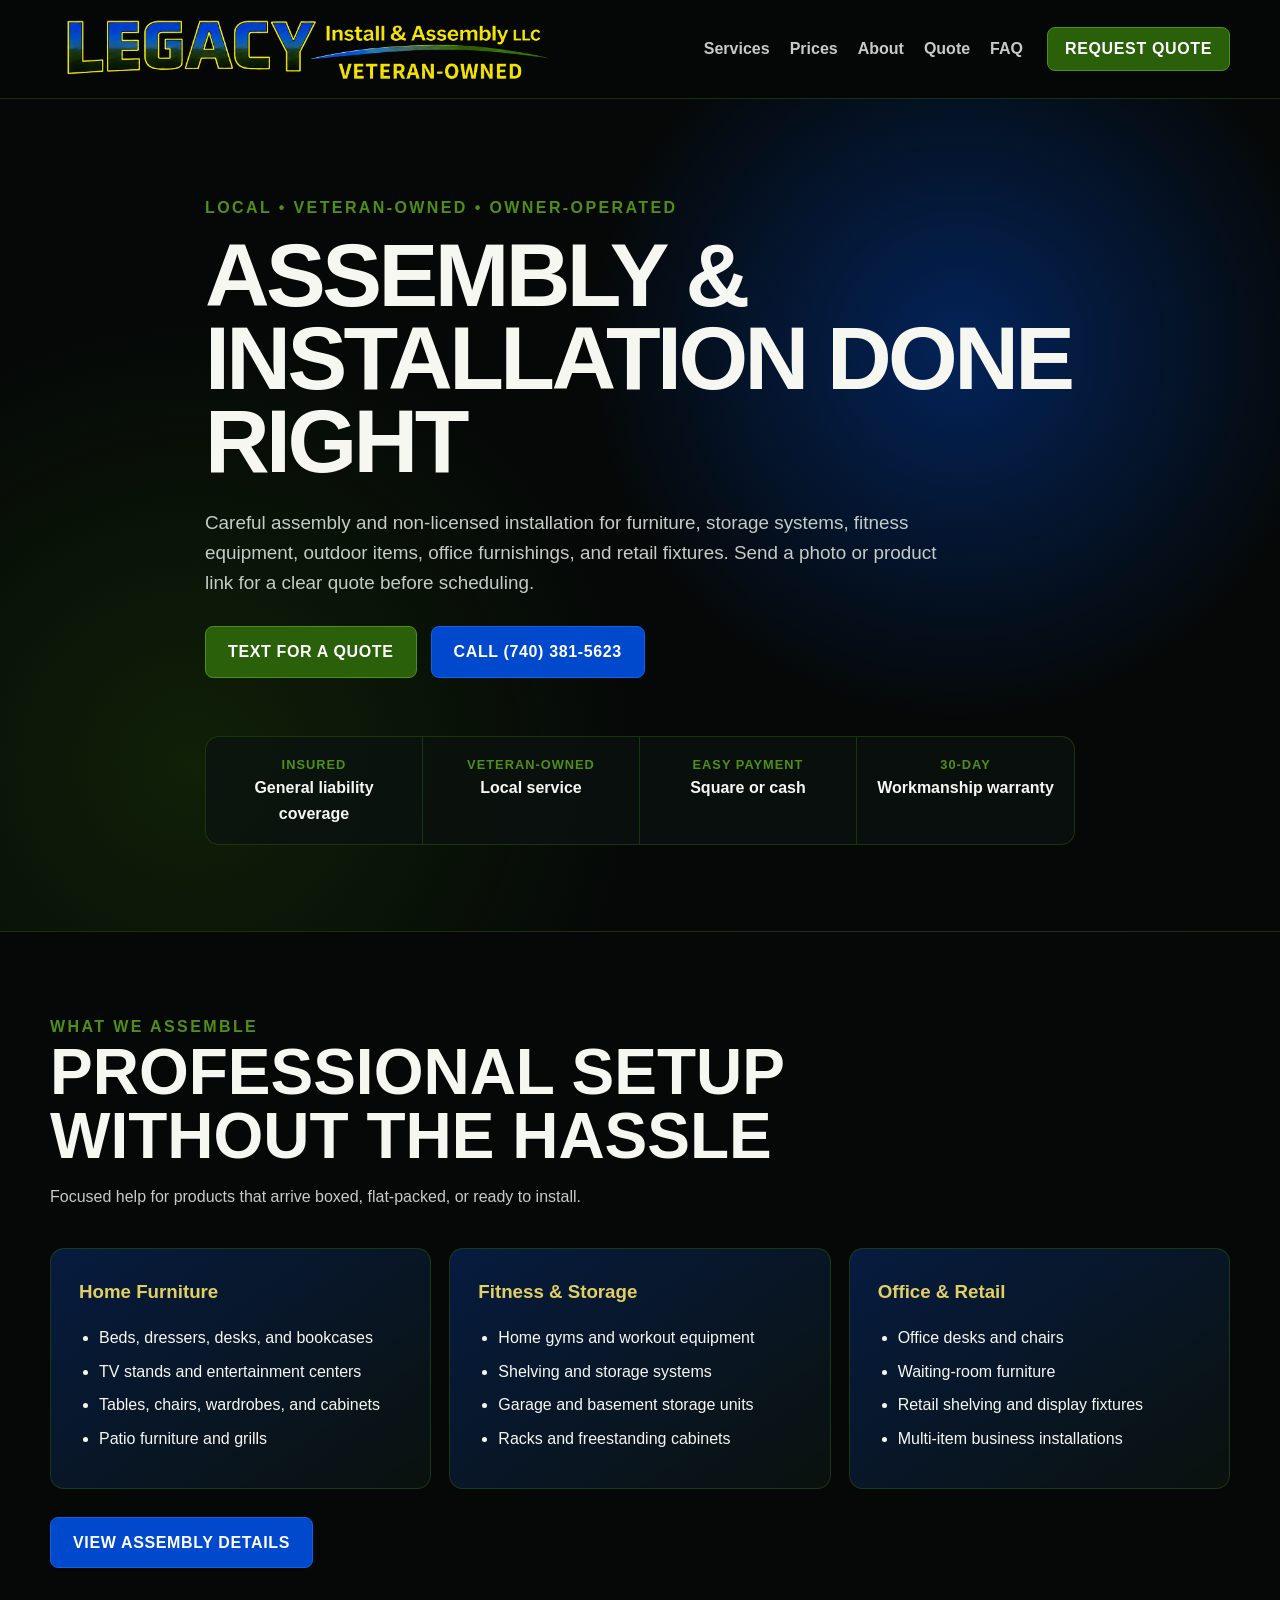
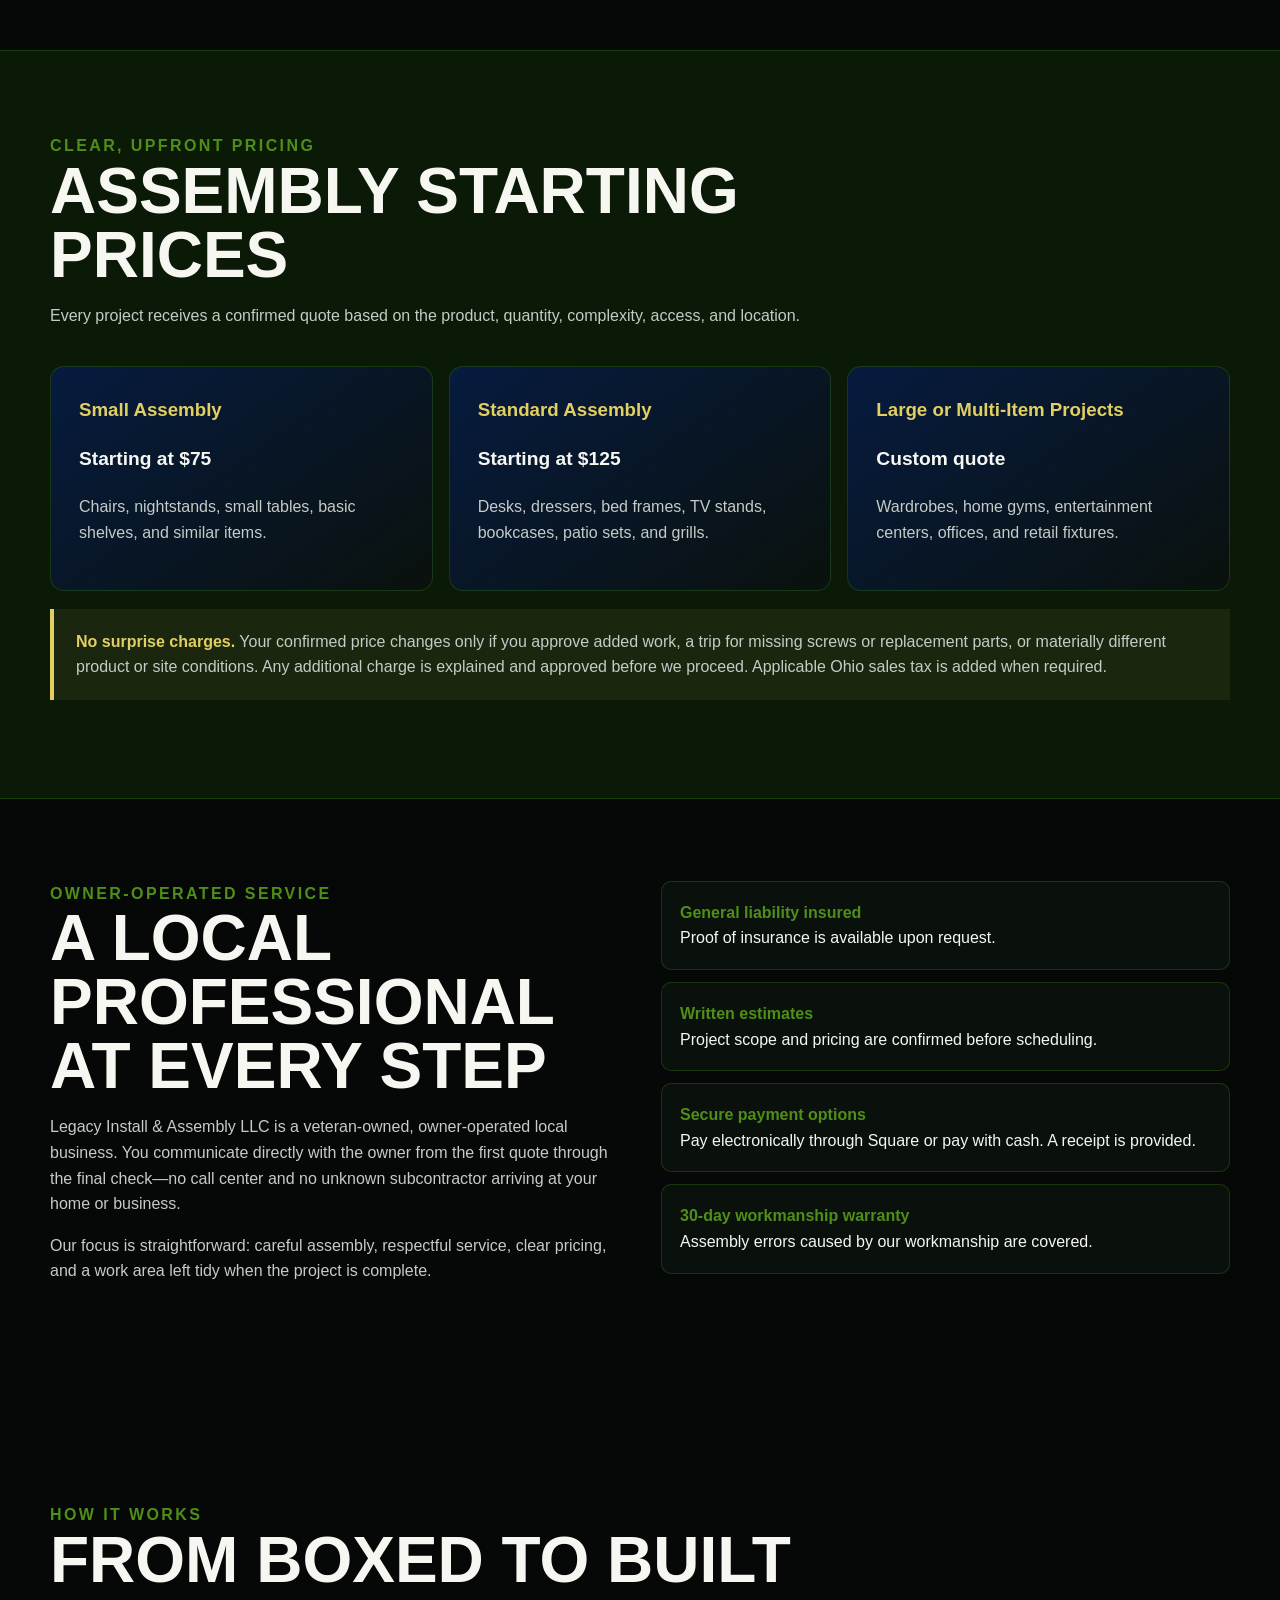
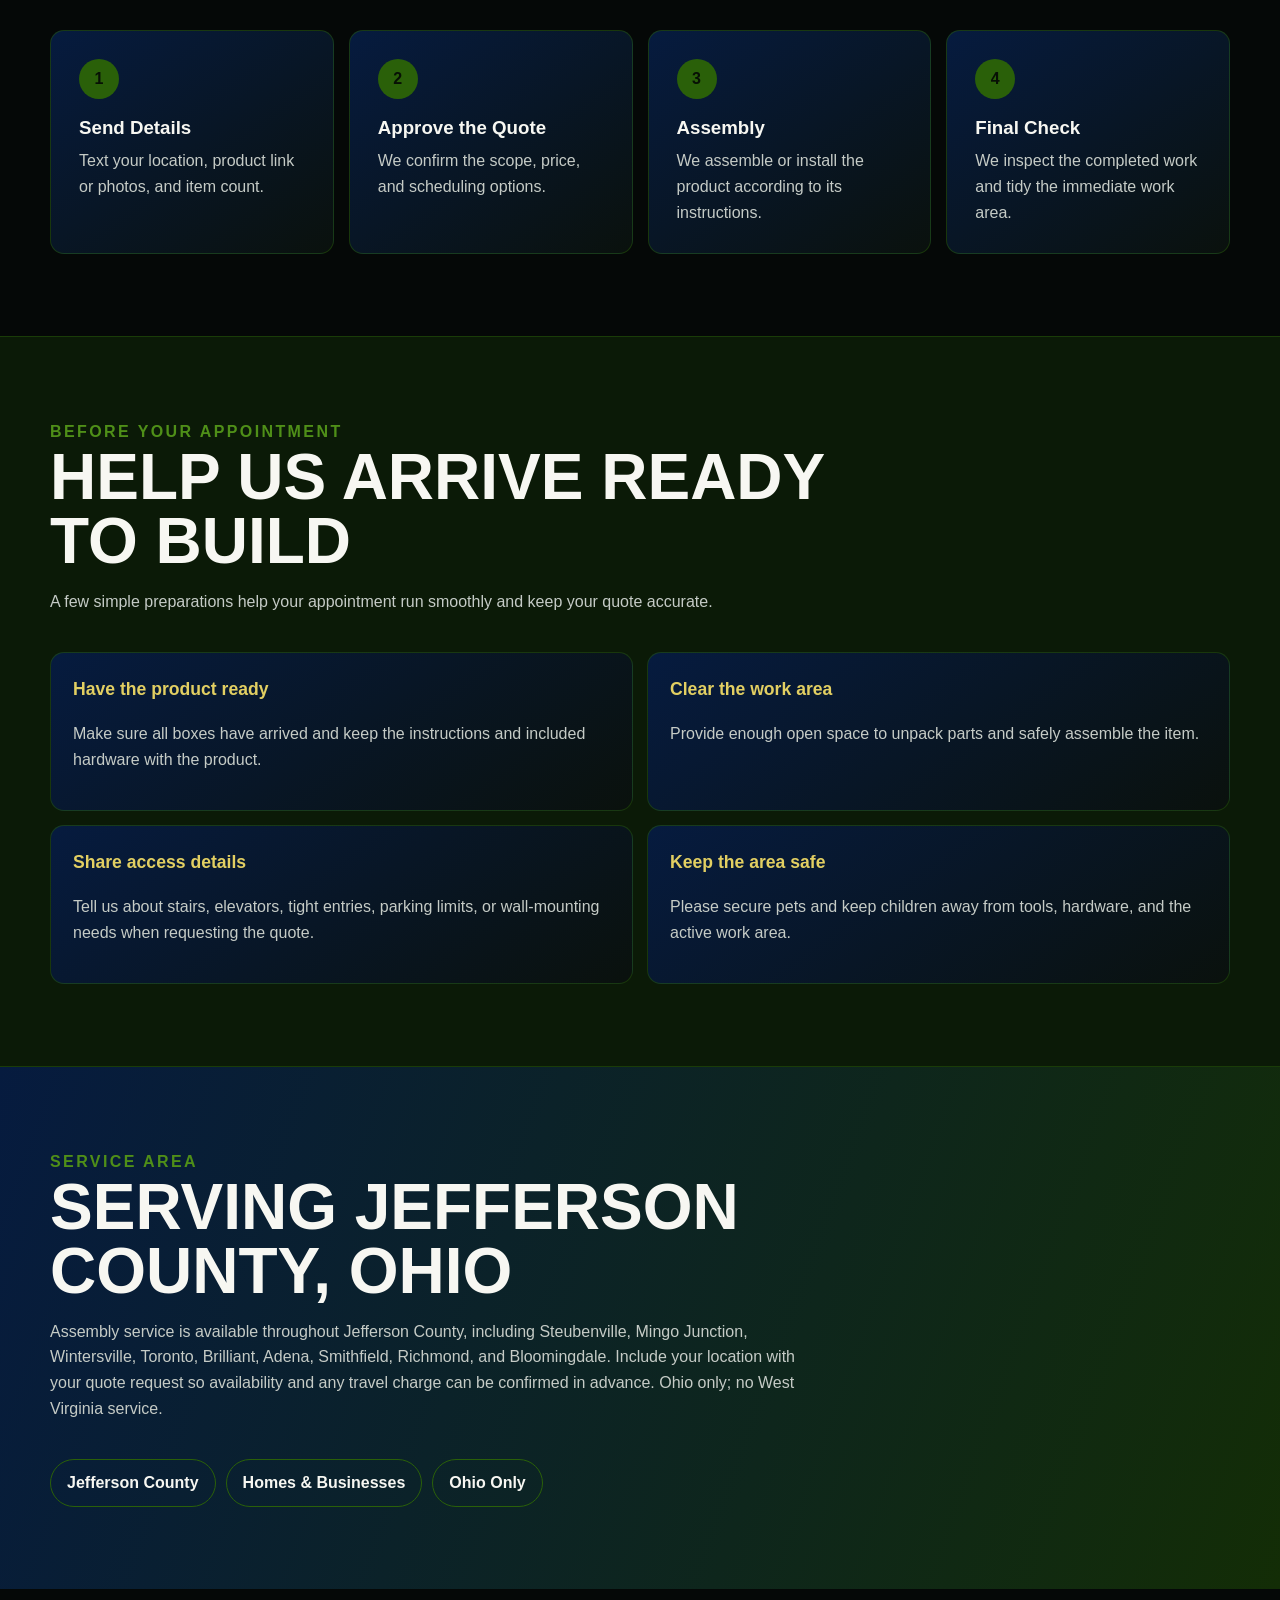
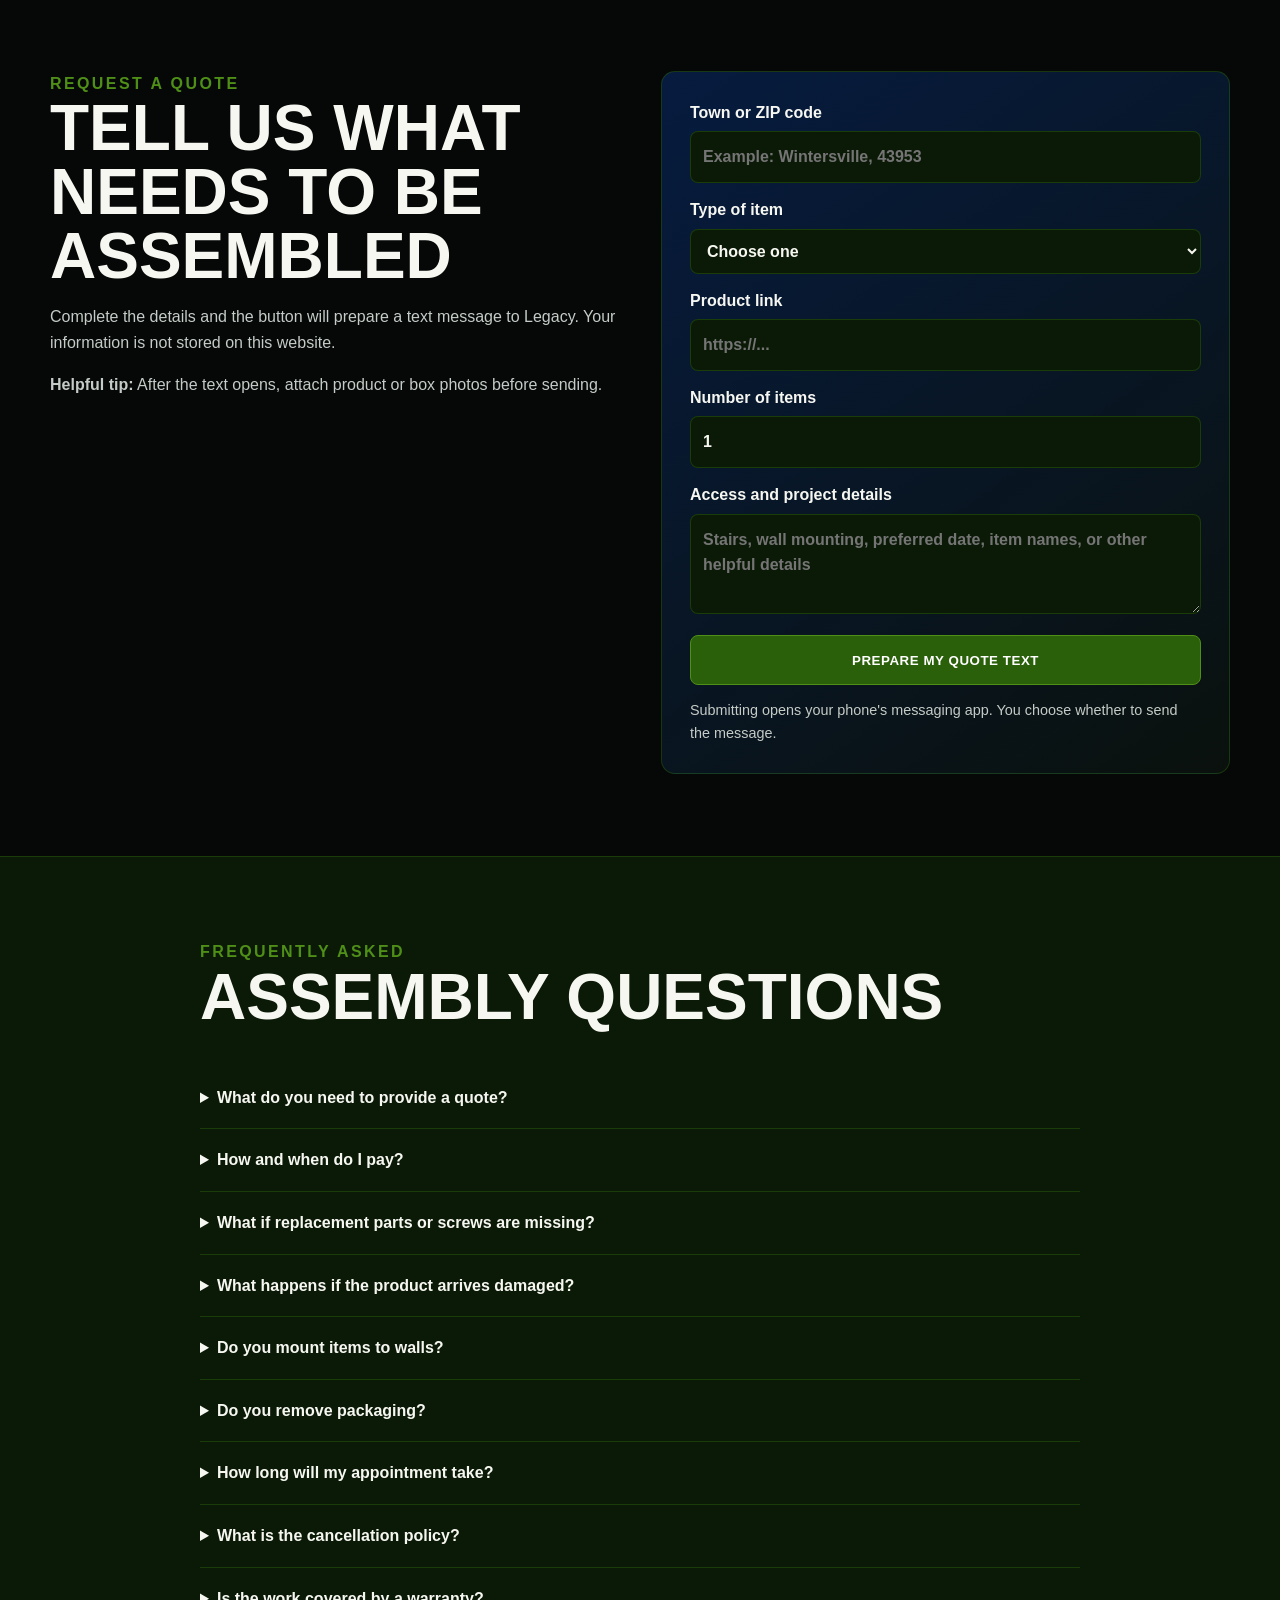
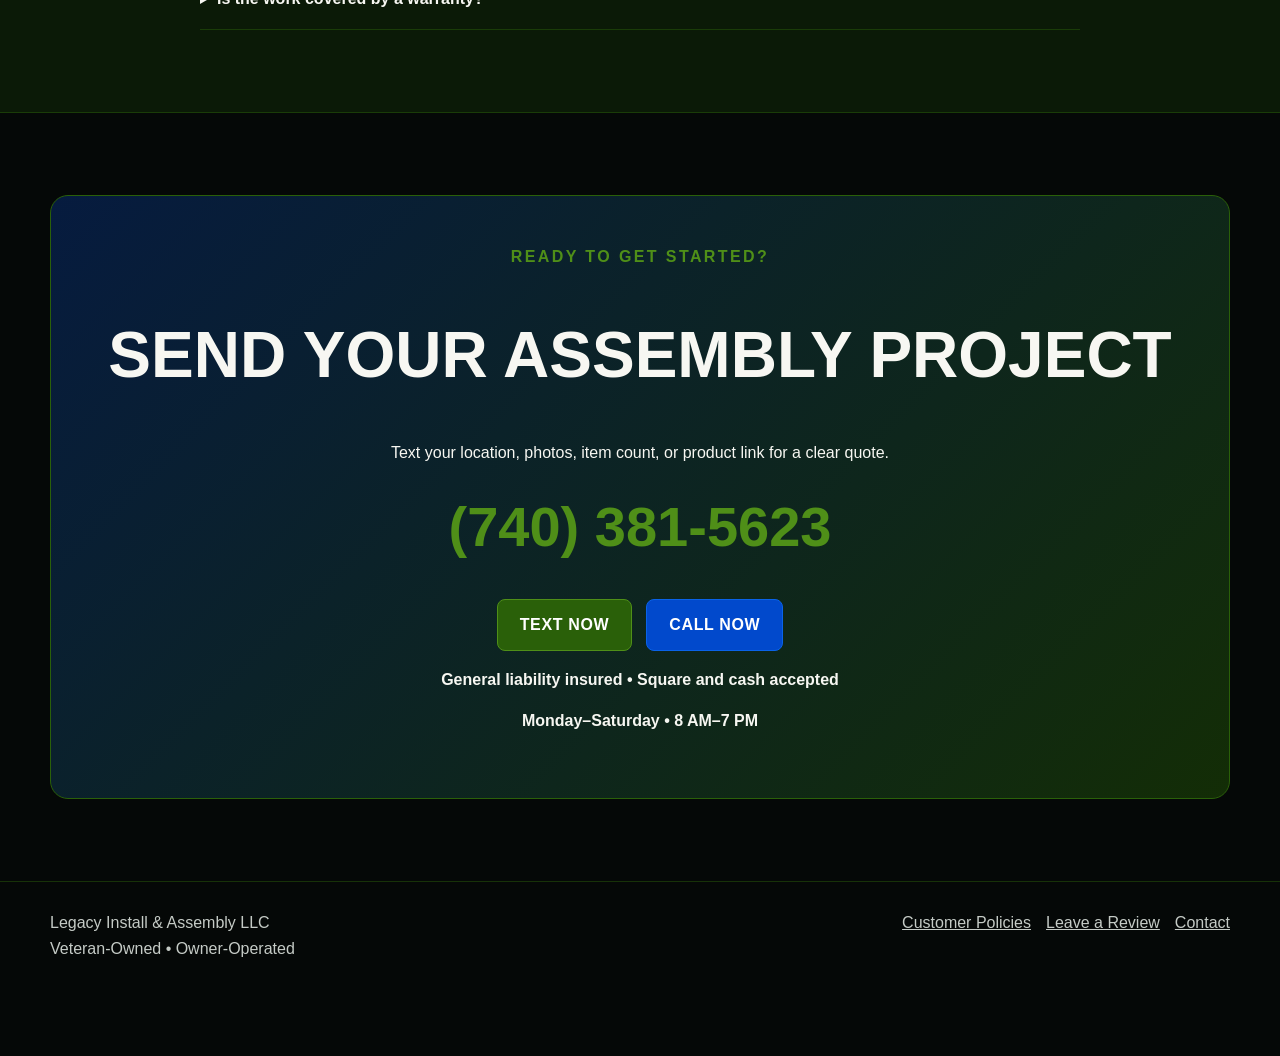
==== commit fab3a0de: "Add approved replacement parts trip policy" ====
--- a/index.html
+++ b/index.html
@@ -34,18 +34,18 @@
   <a class="skip" href="#main">Skip to content</a>
   <header class="nav"><div class="wrap navin"><a class="brand" href="#top" aria-label="Legacy Install and Assembly home"><img src="header-banner-transparent.png" alt="Legacy Install & Assembly LLC — Veteran-Owned"></a><nav class="links" aria-label="Main navigation"><a href="#services">Services</a><a href="#pricing">Prices</a><a href="#about">About</a><a href="#quote">Quote</a><a href="#faq">FAQ</a></nav><a class="button primary small" href="#quote">Request Quote</a></div></header>
   <main id="main">
-    <section class="hero" id="top"><div class="wrap hero-copy"><div class="eyebrow">Local • Veteran-Owned • Family-Operated</div><h1>Assembly & Installation Done Right</h1><p>Careful assembly and non-licensed installation for furniture, storage systems, fitness equipment, outdoor items, office furnishings, and retail fixtures. Send a photo or product link for a clear quote before scheduling.</p><div class="actions"><a class="button primary" href="sms:17403815623">Text for a Quote</a><a class="button secondary" href="tel:17403815623">Call (740) 381-5623</a></div><div class="proof"><div><span>Insured</span>General liability coverage</div><div><span>Veteran-Owned</span>Local service</div><div><span>Easy Payment</span>Square or cash</div><div><span>30-Day</span>Workmanship warranty</div></div></div></section>
+    <section class="hero" id="top"><div class="wrap hero-copy"><div class="eyebrow">Local • Veteran-Owned • Owner-Operated</div><h1>Assembly & Installation Done Right</h1><p>Careful assembly and non-licensed installation for furniture, storage systems, fitness equipment, outdoor items, office furnishings, and retail fixtures. Send a photo or product link for a clear quote before scheduling.</p><div class="actions"><a class="button primary" href="sms:17403815623">Text for a Quote</a><a class="button secondary" href="tel:17403815623">Call (740) 381-5623</a></div><div class="proof"><div><span>Insured</span>General liability coverage</div><div><span>Veteran-Owned</span>Local service</div><div><span>Easy Payment</span>Square or cash</div><div><span>30-Day</span>Workmanship warranty</div></div></div></section>
     <section id="services"><div class="wrap"><div class="section-head"><div class="eyebrow">What we assemble</div><h2>Professional setup without the hassle</h2><p>Focused help for products that arrive boxed, flat-packed, or ready to install.</p></div><div class="grid3"><article class="card"><h3>Home Furniture</h3><ul><li>Beds, dressers, desks, and bookcases</li><li>TV stands and entertainment centers</li><li>Tables, chairs, wardrobes, and cabinets</li><li>Patio furniture and grills</li></ul></article><article class="card"><h3>Fitness & Storage</h3><ul><li>Home gyms and workout equipment</li><li>Shelving and storage systems</li><li>Garage and basement storage units</li><li>Racks and freestanding cabinets</li></ul></article><article class="card"><h3>Office & Retail</h3><ul><li>Office desks and chairs</li><li>Waiting-room furniture</li><li>Retail shelving and display fixtures</li><li>Multi-item business installations</li></ul></article></div><div class="actions"><a class="button secondary" href="furniture-assembly/">View Assembly Details</a></div></div></section>
-    <section class="band" id="pricing"><div class="wrap"><div class="section-head"><div class="eyebrow">Clear, upfront pricing</div><h2>Assembly Starting Prices</h2><p>Every project receives a confirmed quote based on the product, quantity, complexity, access, and location.</p></div><div class="price-grid"><article class="price-card"><h3>Small Assembly</h3><p class="price">Starting at $75</p><p class="muted">Chairs, nightstands, small tables, basic shelves, and similar items.</p></article><article class="price-card"><h3>Standard Assembly</h3><p class="price">Starting at $125</p><p class="muted">Desks, dressers, bed frames, TV stands, bookcases, patio sets, and grills.</p></article><article class="price-card"><h3>Large or Multi-Item Projects</h3><p class="price">Custom quote</p><p class="muted">Wardrobes, home gyms, entertainment centers, offices, and retail fixtures.</p></article></div><p class="notice"><strong>No surprise charges.</strong> Your confirmed price changes only if you approve added work or the product/site conditions are materially different from the details provided. Applicable Ohio sales tax is added when required.</p></div></section>
-    <section id="about"><div class="wrap owner-grid"><div class="section-head"><div class="eyebrow">Owner-operated service</div><h2>A local professional at every step</h2><p>Legacy Install & Assembly LLC is a veteran-owned, family-operated local business. You communicate directly with the owner from the first quote through the final check—no call center and no unknown subcontractor arriving at your home or business.</p><p>Our focus is straightforward: careful assembly, respectful service, clear pricing, and a work area left tidy when the project is complete.</p></div><div class="trust-list"><div class="trust-item"><strong>General liability insured</strong>Proof of insurance is available upon request.</div><div class="trust-item"><strong>Written estimates</strong>Project scope and pricing are confirmed before scheduling.</div><div class="trust-item"><strong>Secure payment options</strong>Pay electronically through Square or pay with cash. A receipt is provided.</div><div class="trust-item"><strong>30-day workmanship warranty</strong>Assembly errors caused by our workmanship are covered.</div></div></div></section>
+    <section class="band" id="pricing"><div class="wrap"><div class="section-head"><div class="eyebrow">Clear, upfront pricing</div><h2>Assembly Starting Prices</h2><p>Every project receives a confirmed quote based on the product, quantity, complexity, access, and location.</p></div><div class="price-grid"><article class="price-card"><h3>Small Assembly</h3><p class="price">Starting at $75</p><p class="muted">Chairs, nightstands, small tables, basic shelves, and similar items.</p></article><article class="price-card"><h3>Standard Assembly</h3><p class="price">Starting at $125</p><p class="muted">Desks, dressers, bed frames, TV stands, bookcases, patio sets, and grills.</p></article><article class="price-card"><h3>Large or Multi-Item Projects</h3><p class="price">Custom quote</p><p class="muted">Wardrobes, home gyms, entertainment centers, offices, and retail fixtures.</p></article></div><p class="notice"><strong>No surprise charges.</strong> Your confirmed price changes only if you approve added work, a trip for missing screws or replacement parts, or materially different product or site conditions. Any additional charge is explained and approved before we proceed. Applicable Ohio sales tax is added when required.</p></div></section>
+    <section id="about"><div class="wrap owner-grid"><div class="section-head"><div class="eyebrow">Owner-operated service</div><h2>A local professional at every step</h2><p>Legacy Install & Assembly LLC is a veteran-owned, owner-operated local business. You communicate directly with the owner from the first quote through the final check—no call center and no unknown subcontractor arriving at your home or business.</p><p>Our focus is straightforward: careful assembly, respectful service, clear pricing, and a work area left tidy when the project is complete.</p></div><div class="trust-list"><div class="trust-item"><strong>General liability insured</strong>Proof of insurance is available upon request.</div><div class="trust-item"><strong>Written estimates</strong>Project scope and pricing are confirmed before scheduling.</div><div class="trust-item"><strong>Secure payment options</strong>Pay electronically through Square or pay with cash. A receipt is provided.</div><div class="trust-item"><strong>30-day workmanship warranty</strong>Assembly errors caused by our workmanship are covered.</div></div></div></section>
     <section><div class="wrap"><div class="section-head"><div class="eyebrow">How it works</div><h2>From boxed to built</h2></div><div class="steps"><article class="step"><div class="num">1</div><h3>Send Details</h3><p>Text your location, product link or photos, and item count.</p></article><article class="step"><div class="num">2</div><h3>Approve the Quote</h3><p>We confirm the scope, price, and scheduling options.</p></article><article class="step"><div class="num">3</div><h3>Assembly</h3><p>We assemble or install the product according to its instructions.</p></article><article class="step"><div class="num">4</div><h3>Final Check</h3><p>We inspect the completed work and tidy the immediate work area.</p></article></div></div></section>
     <section class="band" id="prepare"><div class="wrap"><div class="section-head"><div class="eyebrow">Before your appointment</div><h2>Help us arrive ready to build</h2><p>A few simple preparations help your appointment run smoothly and keep your quote accurate.</p></div><div class="checklist"><article class="card"><h3>Have the product ready</h3><p class="muted">Make sure all boxes have arrived and keep the instructions and included hardware with the product.</p></article><article class="card"><h3>Clear the work area</h3><p class="muted">Provide enough open space to unpack parts and safely assemble the item.</p></article><article class="card"><h3>Share access details</h3><p class="muted">Tell us about stairs, elevators, tight entries, parking limits, or wall-mounting needs when requesting the quote.</p></article><article class="card"><h3>Keep the area safe</h3><p class="muted">Please secure pets and keep children away from tools, hardware, and the active work area.</p></article></div></div></section>
     <section class="areas" id="areas"><div class="wrap"><div class="section-head"><div class="eyebrow">Service area</div><h2>Serving Jefferson County, Ohio</h2><p>Assembly service is available throughout Jefferson County, including Steubenville, Mingo Junction, Wintersville, Toronto, Brilliant, Adena, Smithfield, Richmond, and Bloomingdale. Include your location with your quote request so availability and any travel charge can be confirmed in advance. Ohio only; no West Virginia service.</p></div><div class="area-list"><span>Jefferson County</span><span>Homes & Businesses</span><span>Ohio Only</span></div></div></section>
-    <section id="quote"><div class="wrap quote-grid"><div class="section-head"><div class="eyebrow">Request a quote</div><h2>Tell us what needs assembled</h2><p>Complete the details and the button will prepare a text message to Legacy. Your information is not stored on this website.</p><p><strong>Helpful tip:</strong> After the text opens, attach product or box photos before sending.</p></div><form class="quote-form" id="quote-form"><label>Town or ZIP code<input id="quote-location" required autocomplete="postal-code" placeholder="Example: Wintersville, 43953"></label><label>Type of item<select id="quote-item" required><option value="">Choose one</option><option>Home furniture</option><option>Patio furniture or grill</option><option>Fitness equipment</option><option>Storage or shelving</option><option>Office or retail furniture</option><option>Other assembly project</option></select></label><label>Product link<input id="quote-link" type="url" placeholder="https://..."></label><label>Number of items<input id="quote-count" type="number" min="1" value="1" required></label><label>Access and project details<textarea id="quote-details" placeholder="Stairs, wall mounting, preferred date, item names, or other helpful details"></textarea></label><button class="button primary" type="submit">Prepare My Quote Text</button><p class="form-note">Submitting opens your phone's messaging app. You choose whether to send the message.</p></form></div></section>
-    <section class="band" id="faq"><div class="wrap faq"><div class="section-head"><div class="eyebrow">Frequently asked</div><h2>Assembly Questions</h2></div><details><summary>What do you need to provide a quote?</summary><p>Send the service location, product link or clear photos, item count, and any details about stairs, wall mounting, or limited access.</p></details><details><summary>How and when do I pay?</summary><p>Payment is due when the work is complete unless otherwise stated in your estimate. Pay securely through Square or with cash, and receive a receipt.</p></details><details><summary>Do you provide products or replacement parts?</summary><p>No. Customers provide the product, instructions, and included hardware. If something is missing or damaged, we pause and discuss the options before any added work or cost.</p></details><details><summary>What happens if the product arrives damaged?</summary><p>We document visible damage and pause work when it may affect safe assembly. Manufacturer defects, shipping damage, and missing parts are handled by the customer with the retailer or manufacturer.</p></details><details><summary>Do you mount items to walls?</summary><p>Some manufacturer-approved, non-licensed installations may be available after reviewing the item, wall type, mounting hardware, and location. We do not perform electrical, plumbing, structural, or other licensed-trade work.</p></details><details><summary>Do you remove packaging?</summary><p>We tidy the immediate work area and consolidate packaging. Unless specifically included in your written quote, boxes and packing material remain with the customer for recycling or disposal.</p></details><details><summary>How long will my appointment take?</summary><p>Timing depends on the product, item count, access, and manufacturer instructions. We provide a reasonable expectation with your quote, but complex or defective products may take longer.</p></details><details><summary>What is the cancellation policy?</summary><p>You may cancel or reschedule at least 24 hours before the appointment without a cancellation fee. See the customer policies for full details.</p></details><details><summary>Is the work covered by a warranty?</summary><p>Yes. Assembly or installation errors caused by our workmanship are covered for 30 days, subject to the customer policies.</p></details></div></section>
+    <section id="quote"><div class="wrap quote-grid"><div class="section-head"><div class="eyebrow">Request a quote</div><h2>Tell us what needs to be assembled</h2><p>Complete the details and the button will prepare a text message to Legacy. Your information is not stored on this website.</p><p><strong>Helpful tip:</strong> After the text opens, attach product or box photos before sending.</p></div><form class="quote-form" id="quote-form"><label>Town or ZIP code<input id="quote-location" required autocomplete="postal-code" placeholder="Example: Wintersville, 43953"></label><label>Type of item<select id="quote-item" required><option value="">Choose one</option><option>Home furniture</option><option>Patio furniture or grill</option><option>Fitness equipment</option><option>Storage or shelving</option><option>Office or retail furniture</option><option>Other assembly project</option></select></label><label>Product link<input id="quote-link" type="url" placeholder="https://..."></label><label>Number of items<input id="quote-count" type="number" min="1" value="1" required></label><label>Access and project details<textarea id="quote-details" placeholder="Stairs, wall mounting, preferred date, item names, or other helpful details"></textarea></label><button class="button primary" type="submit">Prepare My Quote Text</button><p class="form-note">Submitting opens your phone's messaging app. You choose whether to send the message.</p></form></div></section>
+    <section class="band" id="faq"><div class="wrap faq"><div class="section-head"><div class="eyebrow">Frequently asked</div><h2>Assembly Questions</h2></div><details><summary>What do you need to provide a quote?</summary><p>Send the service location, product link or clear photos, item count, and any details about stairs, wall mounting, or limited access.</p></details><details><summary>How and when do I pay?</summary><p>Payment is due when the work is complete unless otherwise stated in your estimate. Pay securely through Square or with cash, and receive a receipt.</p></details><details><summary>What if replacement parts or screws are missing?</summary><p>Customers provide the product, instructions, and included hardware. If screws, hardware, or replacement parts are missing, we can discuss making a trip to obtain suitable available replacements. Any trip, parts, or additional labor charge will be explained and approved before anything is purchased or the work continues.</p></details><details><summary>What happens if the product arrives damaged?</summary><p>We document visible damage and pause work when it may affect safe assembly. We will explain the available options before proceeding; manufacturer defects, recalls, shipping damage, and unavailable or manufacturer-specific parts may still need to be handled through the retailer or manufacturer.</p></details><details><summary>Do you mount items to walls?</summary><p>Some manufacturer-approved, non-licensed installations may be available after reviewing the item, wall type, mounting hardware, and location. We do not perform electrical, plumbing, structural, or other licensed-trade work.</p></details><details><summary>Do you remove packaging?</summary><p>We tidy the immediate work area and consolidate packaging. Unless specifically included in your written quote, boxes and packing material remain with the customer for recycling or disposal.</p></details><details><summary>How long will my appointment take?</summary><p>Timing depends on the product, item count, access, and manufacturer instructions. We provide a reasonable expectation with your quote, but complex or defective products may take longer.</p></details><details><summary>What is the cancellation policy?</summary><p>You may cancel or reschedule at least 24 hours before the appointment without a cancellation fee. See the customer policies for full details.</p></details><details><summary>Is the work covered by a warranty?</summary><p>Yes. Assembly or installation errors caused by our workmanship are covered for 30 days, subject to the customer policies.</p></details></div></section>
     <section id="contact"><div class="wrap contact-box"><div class="eyebrow">Ready to get started?</div><h2>Send your assembly project</h2><p>Text your location, photos, item count, or product link for a clear quote.</p><div class="phone">(740) 381-5623</div><div class="actions" style="justify-content:center"><a class="button primary" href="sms:17403815623">Text Now</a><a class="button secondary" href="tel:17403815623">Call Now</a></div><p><strong>General liability insured • Square and cash accepted</strong></p><p><strong>Monday–Saturday • 8 AM–7 PM</strong></p></div></section>
   </main>
-  <footer><div class="wrap footerin"><div>Legacy Install & Assembly LLC<br>Veteran-Owned • Family-Operated</div><nav class="footerlinks" aria-label="Footer navigation"><a href="policies/">Customer Policies</a><a href="review/">Leave a Review</a><a href="#contact">Contact</a></nav></div></footer>
+  <footer><div class="wrap footerin"><div>Legacy Install & Assembly LLC<br>Veteran-Owned • Owner-Operated</div><nav class="footerlinks" aria-label="Footer navigation"><a href="policies/">Customer Policies</a><a href="review/">Leave a Review</a><a href="#contact">Contact</a></nav></div></footer>
   <div class="mobilebar"><a class="button primary small" href="sms:17403815623">Text Quote</a><a class="button secondary small" href="tel:17403815623">Call</a></div>
   <script>
     document.getElementById('quote-form').addEventListener('submit',function(event){
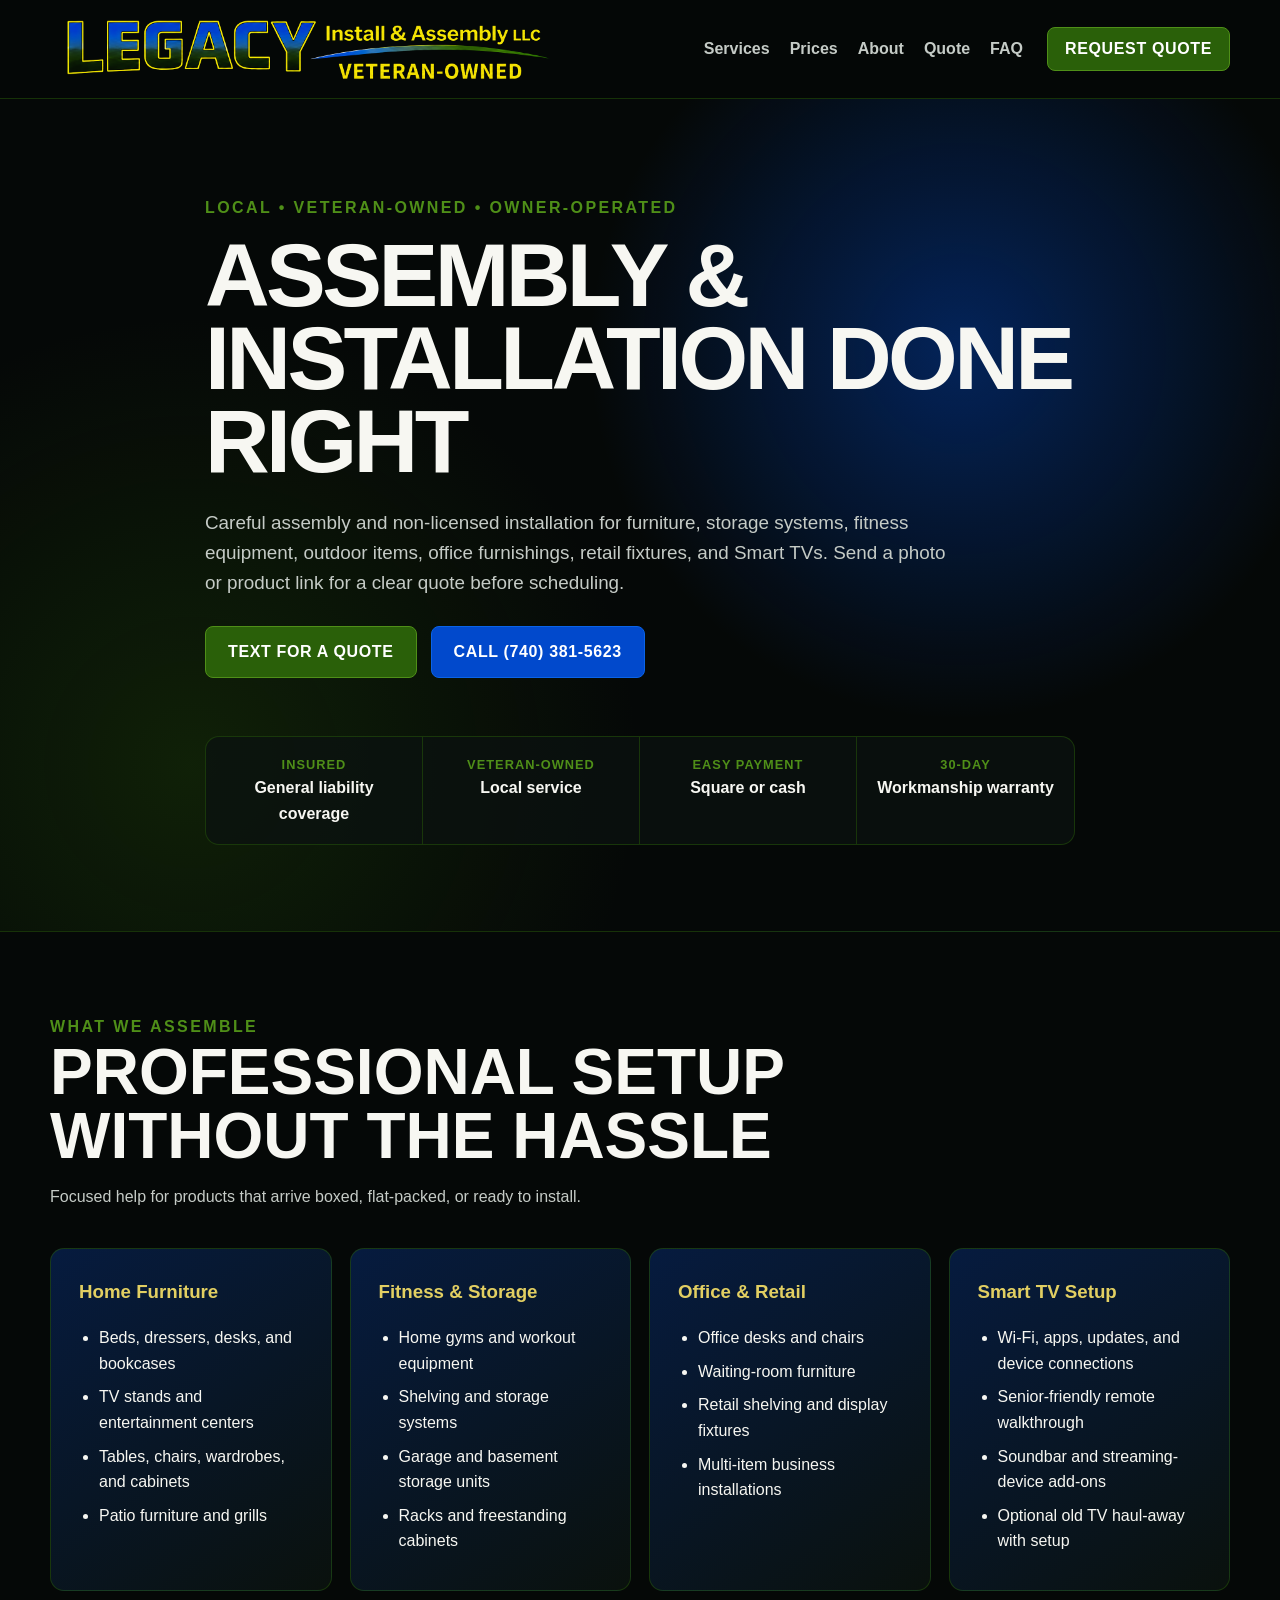
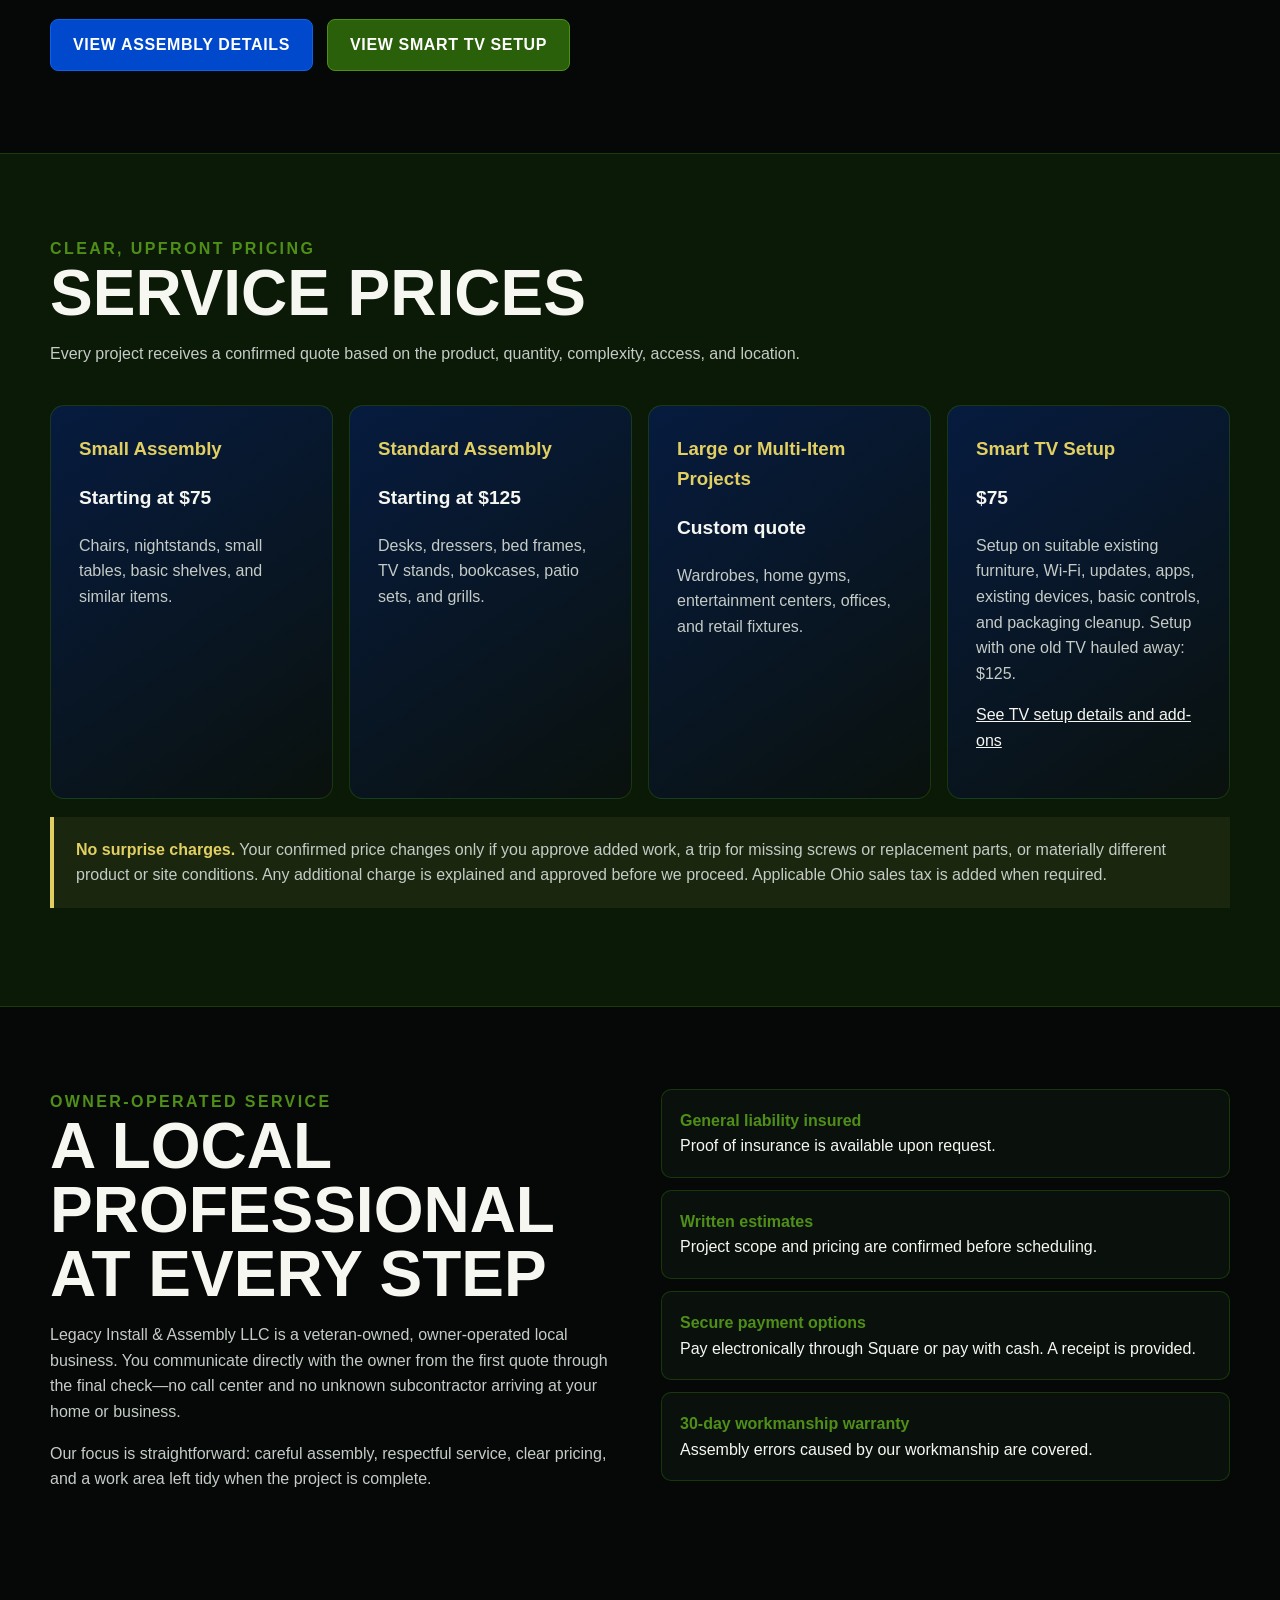
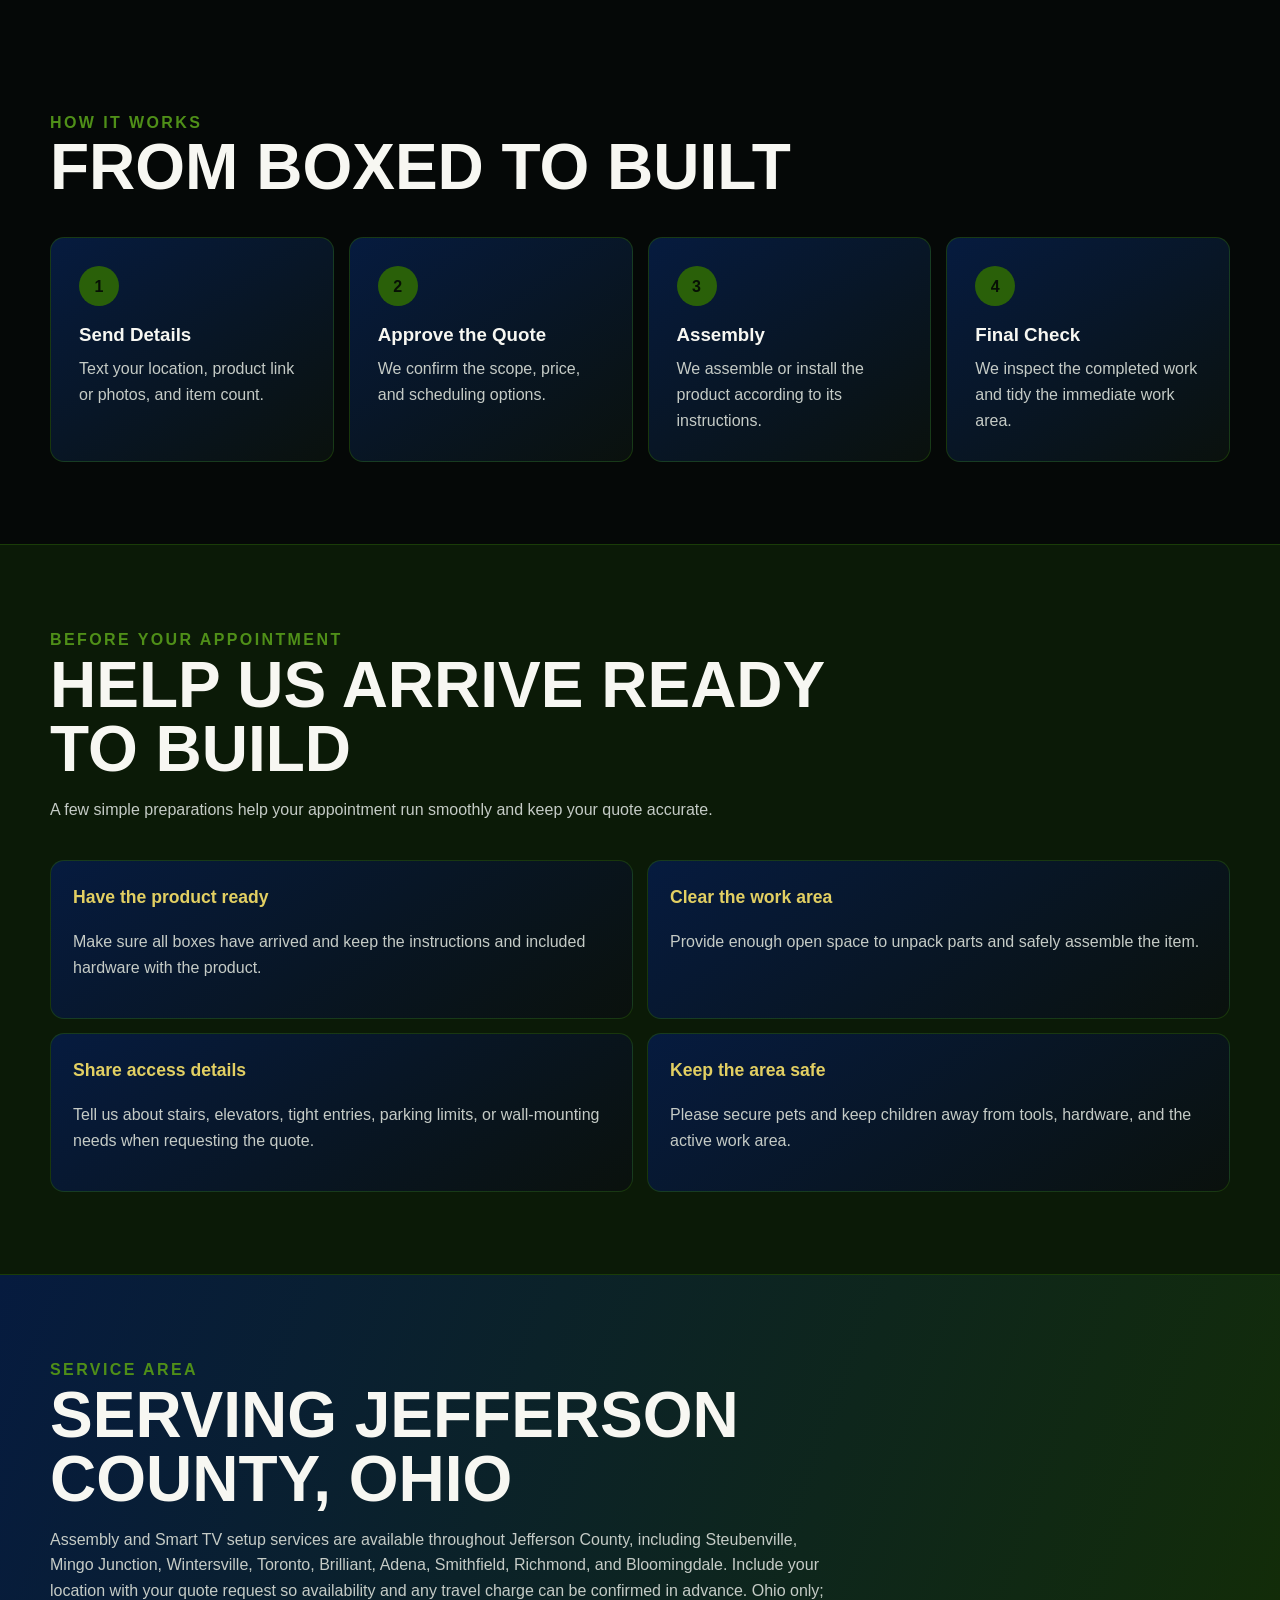
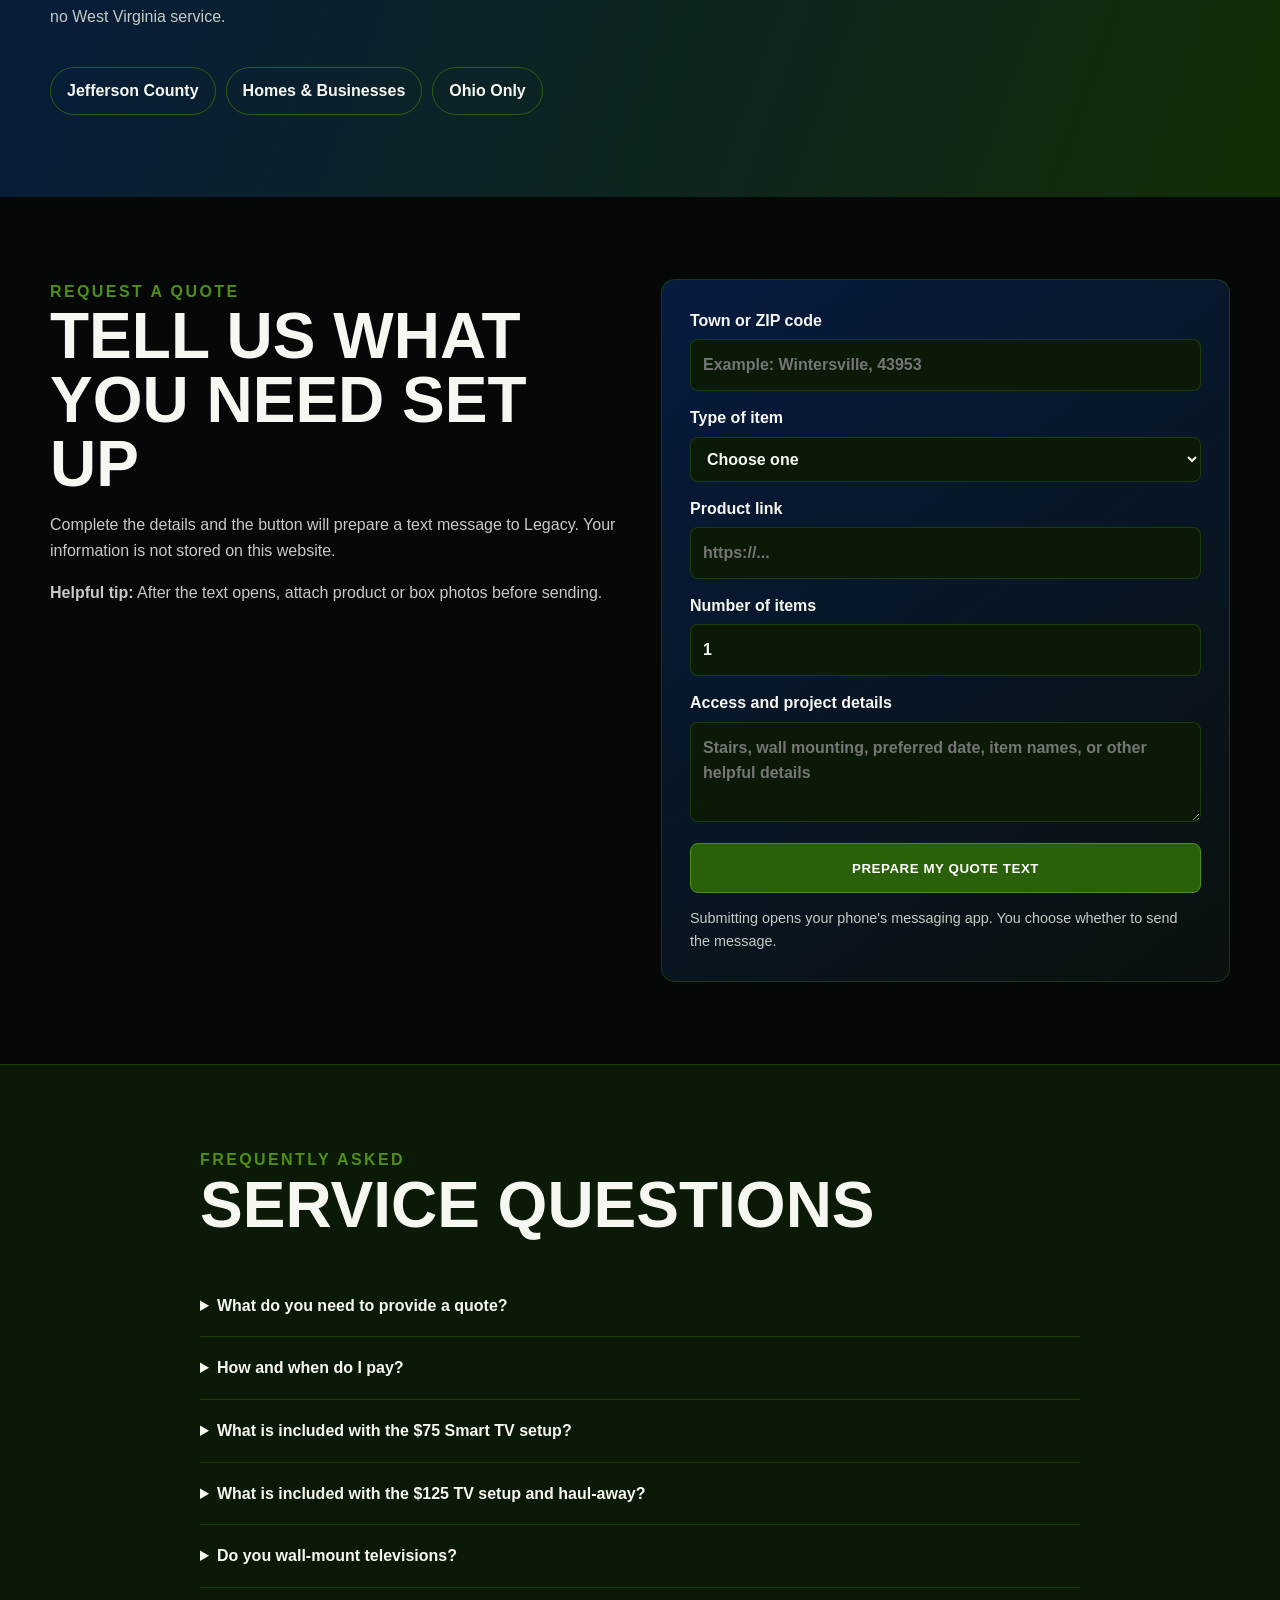
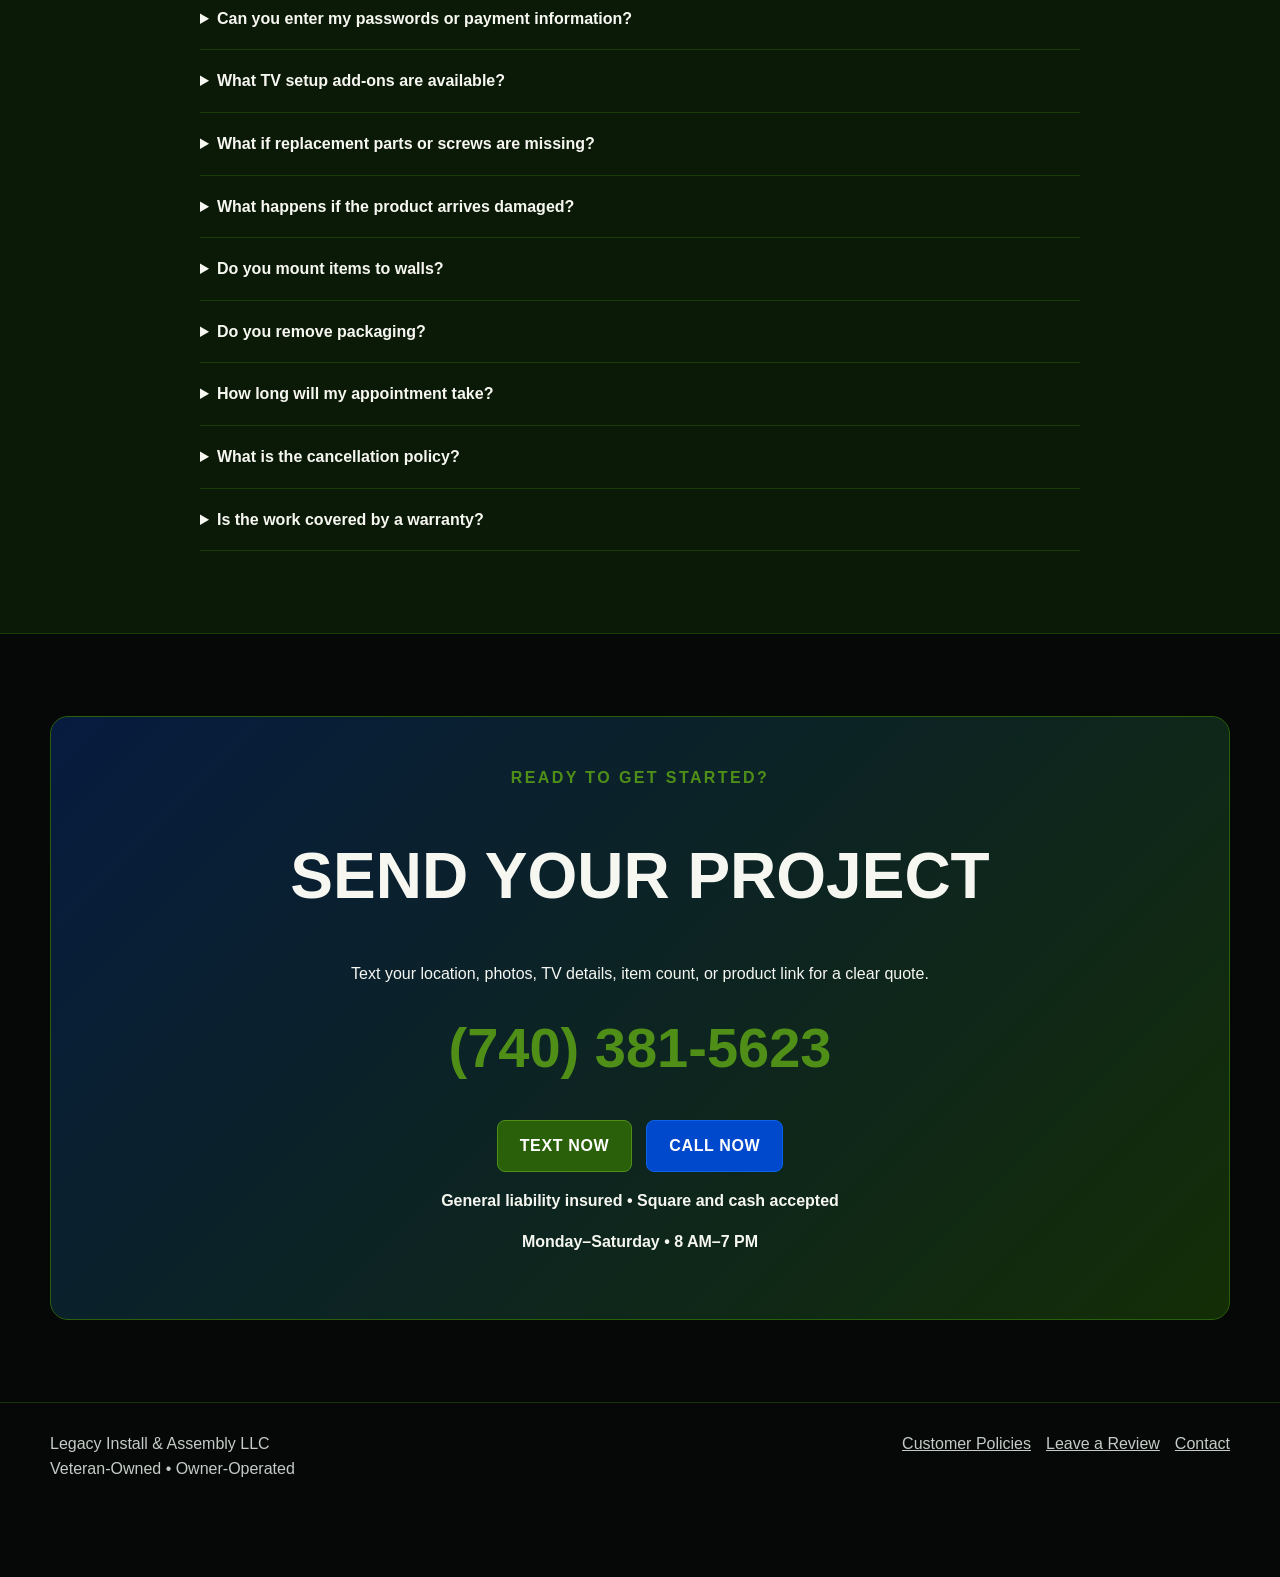
==== commit c619fdf1: "Add Smart TV setup and haul-away service" ====
--- a/index.html
+++ b/index.html
@@ -4,17 +4,17 @@
   <meta charset="utf-8">
   <meta name="viewport" content="width=device-width,initial-scale=1">
   <title>Furniture Assembly & Installation | Jefferson County, OH</title>
-  <meta name="description" content="Veteran-owned furniture assembly and non-licensed installation for homes and businesses throughout Jefferson County, Ohio. Clear quotes before work begins.">
+  <meta name="description" content="Veteran-owned furniture assembly, non-licensed installation, Smart TV setup, and optional old TV haul-away throughout Jefferson County, Ohio.">
   <link rel="canonical" href="https://www.legacyinstallassembly.com/">
   <link rel="icon" type="image/png" href="favicon.png">
   <meta property="og:type" content="website">
   <meta property="og:title" content="Legacy Install & Assembly | Jefferson County, Ohio">
-  <meta property="og:description" content="Careful furniture assembly and non-licensed installation with clear, project-specific quotes.">
+  <meta property="og:description" content="Furniture assembly, Smart TV setup, and non-licensed installation with clear pricing in Jefferson County, Ohio.">
   <meta property="og:url" content="https://www.legacyinstallassembly.com/">
   <meta property="og:image" content="https://www.legacyinstallassembly.com/preview-social-card.png">
   <meta name="twitter:card" content="summary_large_image">
   <script type="application/ld+json">
-  {"@context":"https://schema.org","@type":"HomeAndConstructionBusiness","name":"Legacy Install & Assembly LLC","url":"https://www.legacyinstallassembly.com/","telephone":"+1-740-381-5623","description":"Veteran-owned furniture assembly and non-licensed installation for homes and businesses.","areaServed":{"@type":"AdministrativeArea","name":"Jefferson County, Ohio"},"openingHours":"Mo-Sa 08:00-19:00"}
+  {"@context":"https://schema.org","@type":"HomeAndConstructionBusiness","name":"Legacy Install & Assembly LLC","url":"https://www.legacyinstallassembly.com/","telephone":"+1-740-381-5623","description":"Veteran-owned furniture assembly, Smart TV setup, optional old TV haul-away, and non-licensed installation for homes and businesses.","areaServed":{"@type":"AdministrativeArea","name":"Jefferson County, Ohio"},"openingHours":"Mo-Sa 08:00-19:00"}
   </script>
   <style>
     :root{--ink:#050807;--panel:#0a110d;--panel2:#061b3f;--blue:#0149cc;--blue2:#0a63e8;--green:#2a6009;--green2:#4f8f18;--gold:#e2cf62;--white:#f7f7f2;--muted:#c5cbc6;--line:rgba(42,96,9,.48);--max:1180px}
@@ -22,8 +22,8 @@
     .nav{position:sticky;top:0;z-index:10;background:rgba(5,8,7,.93);backdrop-filter:blur(12px);border-bottom:1px solid var(--line)}.navin{min-height:98px;display:flex;align-items:center;gap:24px}.brand{display:flex;align-items:center;flex:1;min-width:0;text-decoration:none}.brand img{display:block;width:500px;max-width:100%;height:auto}.links{display:flex;gap:20px}.links a{text-decoration:none;color:var(--muted);font-weight:800}.links a:hover,.links a:focus{color:var(--white)}
     .button{display:inline-flex;justify-content:center;align-items:center;min-height:50px;padding:12px 22px;border:1px solid var(--green2);border-radius:8px;text-decoration:none;text-transform:uppercase;font-weight:900;letter-spacing:.04em}.primary{background:var(--green);color:#fff}.secondary{background:var(--blue);border-color:var(--blue2);color:#fff}.small{min-height:43px;padding:8px 17px}
     .hero{position:relative;overflow:hidden;padding:96px 0 86px;border-bottom:1px solid var(--line);background:radial-gradient(circle at 75% 30%,rgba(1,73,204,.42),transparent 33%),radial-gradient(circle at 15% 80%,rgba(42,96,9,.28),transparent 35%)}.hero-copy{position:relative;z-index:1;max-width:870px}.eyebrow{color:var(--green2);text-transform:uppercase;letter-spacing:.15em;font-weight:900}.hero h1{font-size:clamp(3rem,7vw,6.3rem);line-height:.93;letter-spacing:-.04em;text-transform:uppercase;margin:13px 0 24px}.hero p{max-width:760px;color:var(--muted);font-size:1.18rem}.actions{display:flex;gap:14px;flex-wrap:wrap;margin-top:28px}.proof{display:grid;grid-template-columns:repeat(4,1fr);border:1px solid var(--line);border-radius:14px;overflow:hidden;margin-top:58px;background:rgba(11,18,16,.75)}.proof div{padding:18px;text-align:center;font-weight:900;border-right:1px solid var(--line)}.proof div:last-child{border:0}.proof span{display:block;color:var(--green2);font-size:.8rem;text-transform:uppercase;letter-spacing:.08em}
-    section{padding:82px 0}.section-head{max-width:780px;margin-bottom:38px}.section-head h2{font-size:clamp(2.2rem,5vw,4.2rem);line-height:1;text-transform:uppercase;margin:0 0 15px}.section-head p,.muted{color:var(--muted)}.grid3{display:grid;grid-template-columns:repeat(3,1fr);gap:18px}.card,.price-card,.step{background:linear-gradient(145deg,var(--panel2),var(--panel));border:1px solid var(--line);border-radius:14px;padding:28px}.card h3,.price-card h3{color:var(--gold);margin-top:0}.card ul{padding-left:20px;margin-bottom:0}.card li{margin:8px 0}
-    .band{background:#0b1a07;border-block:1px solid var(--line)}.price-grid{display:grid;grid-template-columns:repeat(3,1fr);gap:16px}.price{font-size:1.2rem;font-weight:900}.notice{margin-top:18px;padding:20px 22px;border-left:4px solid var(--gold);background:rgba(226,207,98,.07);color:var(--muted)}.notice strong{color:var(--gold)}
+    section{padding:82px 0}.section-head{max-width:780px;margin-bottom:38px}.section-head h2{font-size:clamp(2.2rem,5vw,4.2rem);line-height:1;text-transform:uppercase;margin:0 0 15px}.section-head p,.muted{color:var(--muted)}.grid3{display:grid;grid-template-columns:repeat(auto-fit,minmax(240px,1fr));gap:18px}.card,.price-card,.step{background:linear-gradient(145deg,var(--panel2),var(--panel));border:1px solid var(--line);border-radius:14px;padding:28px}.card h3,.price-card h3{color:var(--gold);margin-top:0}.card ul{padding-left:20px;margin-bottom:0}.card li{margin:8px 0}
+    .band{background:#0b1a07;border-block:1px solid var(--line)}.price-grid{display:grid;grid-template-columns:repeat(auto-fit,minmax(240px,1fr));gap:16px}.price{font-size:1.2rem;font-weight:900}.notice{margin-top:18px;padding:20px 22px;border-left:4px solid var(--gold);background:rgba(226,207,98,.07);color:var(--muted)}.notice strong{color:var(--gold)}
     .steps{display:grid;grid-template-columns:repeat(4,1fr);gap:15px}.num{display:grid;place-items:center;width:40px;height:40px;background:var(--green);color:#071005;border-radius:50%;font-weight:900}.step h3{margin:14px 0 6px}.step p{color:var(--muted);margin:0}.areas{background:linear-gradient(110deg,var(--panel2),#132d06)}.area-list{display:flex;gap:10px;flex-wrap:wrap}.area-list span{padding:10px 16px;border:1px solid var(--green);border-radius:999px;font-weight:800}
     .owner-grid,.quote-grid{display:grid;grid-template-columns:1fr 1fr;gap:42px;align-items:start}.trust-list{display:grid;gap:12px}.trust-item{padding:18px;background:var(--panel);border:1px solid var(--line);border-radius:10px}.trust-item strong{display:block;color:var(--green2)}.checklist{display:grid;grid-template-columns:repeat(2,1fr);gap:14px}.checklist .card{padding:22px}.checklist h3{font-size:1.1rem}.quote-form{display:grid;gap:14px;padding:28px;background:linear-gradient(145deg,var(--panel2),var(--panel));border:1px solid var(--line);border-radius:14px}.quote-form label{font-weight:800}.quote-form input,.quote-form select,.quote-form textarea{width:100%;margin-top:6px;padding:12px;border:1px solid var(--line);border-radius:8px;background:#0b1a07;color:var(--white);font:inherit}.quote-form textarea{min-height:100px;resize:vertical}.form-note{color:var(--muted);font-size:.9rem;margin:0}.faq{max-width:880px}.faq details{border-bottom:1px solid var(--line);padding:18px 0}.faq summary{cursor:pointer;font-weight:900}.faq p{color:var(--muted)}.contact-box{background:linear-gradient(135deg,#061b3f,#132d06);border:1px solid var(--green);border-radius:18px;padding:48px;text-align:center}.contact-box h2{font-size:clamp(2.25rem,5vw,4rem);line-height:1;text-transform:uppercase}.phone{font-size:clamp(2rem,5vw,3.5rem);font-weight:900;color:var(--green2)}footer{border-top:1px solid var(--line);padding:28px 0 95px;color:var(--muted)}.footerin{display:flex;justify-content:space-between;gap:25px;flex-wrap:wrap}.footerlinks{display:flex;gap:15px;flex-wrap:wrap}.mobilebar{display:none}
     @media(max-width:1000px){.links{display:none}.grid3,.price-grid,.owner-grid,.quote-grid{grid-template-columns:1fr}.proof,.steps{grid-template-columns:1fr 1fr}.brand img{max-width:82vw}.hero{padding-top:70px}}
@@ -34,16 +34,16 @@
   <a class="skip" href="#main">Skip to content</a>
   <header class="nav"><div class="wrap navin"><a class="brand" href="#top" aria-label="Legacy Install and Assembly home"><img src="header-banner-transparent.png" alt="Legacy Install & Assembly LLC — Veteran-Owned"></a><nav class="links" aria-label="Main navigation"><a href="#services">Services</a><a href="#pricing">Prices</a><a href="#about">About</a><a href="#quote">Quote</a><a href="#faq">FAQ</a></nav><a class="button primary small" href="#quote">Request Quote</a></div></header>
   <main id="main">
-    <section class="hero" id="top"><div class="wrap hero-copy"><div class="eyebrow">Local • Veteran-Owned • Owner-Operated</div><h1>Assembly & Installation Done Right</h1><p>Careful assembly and non-licensed installation for furniture, storage systems, fitness equipment, outdoor items, office furnishings, and retail fixtures. Send a photo or product link for a clear quote before scheduling.</p><div class="actions"><a class="button primary" href="sms:17403815623">Text for a Quote</a><a class="button secondary" href="tel:17403815623">Call (740) 381-5623</a></div><div class="proof"><div><span>Insured</span>General liability coverage</div><div><span>Veteran-Owned</span>Local service</div><div><span>Easy Payment</span>Square or cash</div><div><span>30-Day</span>Workmanship warranty</div></div></div></section>
-    <section id="services"><div class="wrap"><div class="section-head"><div class="eyebrow">What we assemble</div><h2>Professional setup without the hassle</h2><p>Focused help for products that arrive boxed, flat-packed, or ready to install.</p></div><div class="grid3"><article class="card"><h3>Home Furniture</h3><ul><li>Beds, dressers, desks, and bookcases</li><li>TV stands and entertainment centers</li><li>Tables, chairs, wardrobes, and cabinets</li><li>Patio furniture and grills</li></ul></article><article class="card"><h3>Fitness & Storage</h3><ul><li>Home gyms and workout equipment</li><li>Shelving and storage systems</li><li>Garage and basement storage units</li><li>Racks and freestanding cabinets</li></ul></article><article class="card"><h3>Office & Retail</h3><ul><li>Office desks and chairs</li><li>Waiting-room furniture</li><li>Retail shelving and display fixtures</li><li>Multi-item business installations</li></ul></article></div><div class="actions"><a class="button secondary" href="furniture-assembly/">View Assembly Details</a></div></div></section>
-    <section class="band" id="pricing"><div class="wrap"><div class="section-head"><div class="eyebrow">Clear, upfront pricing</div><h2>Assembly Starting Prices</h2><p>Every project receives a confirmed quote based on the product, quantity, complexity, access, and location.</p></div><div class="price-grid"><article class="price-card"><h3>Small Assembly</h3><p class="price">Starting at $75</p><p class="muted">Chairs, nightstands, small tables, basic shelves, and similar items.</p></article><article class="price-card"><h3>Standard Assembly</h3><p class="price">Starting at $125</p><p class="muted">Desks, dressers, bed frames, TV stands, bookcases, patio sets, and grills.</p></article><article class="price-card"><h3>Large or Multi-Item Projects</h3><p class="price">Custom quote</p><p class="muted">Wardrobes, home gyms, entertainment centers, offices, and retail fixtures.</p></article></div><p class="notice"><strong>No surprise charges.</strong> Your confirmed price changes only if you approve added work, a trip for missing screws or replacement parts, or materially different product or site conditions. Any additional charge is explained and approved before we proceed. Applicable Ohio sales tax is added when required.</p></div></section>
+    <section class="hero" id="top"><div class="wrap hero-copy"><div class="eyebrow">Local • Veteran-Owned • Owner-Operated</div><h1>Assembly & Installation Done Right</h1><p>Careful assembly and non-licensed installation for furniture, storage systems, fitness equipment, outdoor items, office furnishings, retail fixtures, and Smart TVs. Send a photo or product link for a clear quote before scheduling.</p><div class="actions"><a class="button primary" href="sms:17403815623">Text for a Quote</a><a class="button secondary" href="tel:17403815623">Call (740) 381-5623</a></div><div class="proof"><div><span>Insured</span>General liability coverage</div><div><span>Veteran-Owned</span>Local service</div><div><span>Easy Payment</span>Square or cash</div><div><span>30-Day</span>Workmanship warranty</div></div></div></section>
+    <section id="services"><div class="wrap"><div class="section-head"><div class="eyebrow">What we assemble</div><h2>Professional setup without the hassle</h2><p>Focused help for products that arrive boxed, flat-packed, or ready to install.</p></div><div class="grid3"><article class="card"><h3>Home Furniture</h3><ul><li>Beds, dressers, desks, and bookcases</li><li>TV stands and entertainment centers</li><li>Tables, chairs, wardrobes, and cabinets</li><li>Patio furniture and grills</li></ul></article><article class="card"><h3>Fitness & Storage</h3><ul><li>Home gyms and workout equipment</li><li>Shelving and storage systems</li><li>Garage and basement storage units</li><li>Racks and freestanding cabinets</li></ul></article><article class="card"><h3>Office & Retail</h3><ul><li>Office desks and chairs</li><li>Waiting-room furniture</li><li>Retail shelving and display fixtures</li><li>Multi-item business installations</li></ul></article><article class="card"><h3>Smart TV Setup</h3><ul><li>Wi-Fi, apps, updates, and device connections</li><li>Senior-friendly remote walkthrough</li><li>Soundbar and streaming-device add-ons</li><li>Optional old TV haul-away with setup</li></ul></article></div><div class="actions"><a class="button secondary" href="furniture-assembly/">View Assembly Details</a><a class="button primary" href="smart-tv-setup/">View Smart TV Setup</a></div></div></section>
+    <section class="band" id="pricing"><div class="wrap"><div class="section-head"><div class="eyebrow">Clear, upfront pricing</div><h2>Service Prices</h2><p>Every project receives a confirmed quote based on the product, quantity, complexity, access, and location.</p></div><div class="price-grid"><article class="price-card"><h3>Small Assembly</h3><p class="price">Starting at $75</p><p class="muted">Chairs, nightstands, small tables, basic shelves, and similar items.</p></article><article class="price-card"><h3>Standard Assembly</h3><p class="price">Starting at $125</p><p class="muted">Desks, dressers, bed frames, TV stands, bookcases, patio sets, and grills.</p></article><article class="price-card"><h3>Large or Multi-Item Projects</h3><p class="price">Custom quote</p><p class="muted">Wardrobes, home gyms, entertainment centers, offices, and retail fixtures.</p></article><article class="price-card"><h3>Smart TV Setup</h3><p class="price">$75</p><p class="muted">Setup on suitable existing furniture, Wi-Fi, updates, apps, existing devices, basic controls, and packaging cleanup. Setup with one old TV hauled away: $125.</p><p><a href="smart-tv-setup/">See TV setup details and add-ons</a></p></article></div><p class="notice"><strong>No surprise charges.</strong> Your confirmed price changes only if you approve added work, a trip for missing screws or replacement parts, or materially different product or site conditions. Any additional charge is explained and approved before we proceed. Applicable Ohio sales tax is added when required.</p></div></section>
     <section id="about"><div class="wrap owner-grid"><div class="section-head"><div class="eyebrow">Owner-operated service</div><h2>A local professional at every step</h2><p>Legacy Install & Assembly LLC is a veteran-owned, owner-operated local business. You communicate directly with the owner from the first quote through the final check—no call center and no unknown subcontractor arriving at your home or business.</p><p>Our focus is straightforward: careful assembly, respectful service, clear pricing, and a work area left tidy when the project is complete.</p></div><div class="trust-list"><div class="trust-item"><strong>General liability insured</strong>Proof of insurance is available upon request.</div><div class="trust-item"><strong>Written estimates</strong>Project scope and pricing are confirmed before scheduling.</div><div class="trust-item"><strong>Secure payment options</strong>Pay electronically through Square or pay with cash. A receipt is provided.</div><div class="trust-item"><strong>30-day workmanship warranty</strong>Assembly errors caused by our workmanship are covered.</div></div></div></section>
     <section><div class="wrap"><div class="section-head"><div class="eyebrow">How it works</div><h2>From boxed to built</h2></div><div class="steps"><article class="step"><div class="num">1</div><h3>Send Details</h3><p>Text your location, product link or photos, and item count.</p></article><article class="step"><div class="num">2</div><h3>Approve the Quote</h3><p>We confirm the scope, price, and scheduling options.</p></article><article class="step"><div class="num">3</div><h3>Assembly</h3><p>We assemble or install the product according to its instructions.</p></article><article class="step"><div class="num">4</div><h3>Final Check</h3><p>We inspect the completed work and tidy the immediate work area.</p></article></div></div></section>
     <section class="band" id="prepare"><div class="wrap"><div class="section-head"><div class="eyebrow">Before your appointment</div><h2>Help us arrive ready to build</h2><p>A few simple preparations help your appointment run smoothly and keep your quote accurate.</p></div><div class="checklist"><article class="card"><h3>Have the product ready</h3><p class="muted">Make sure all boxes have arrived and keep the instructions and included hardware with the product.</p></article><article class="card"><h3>Clear the work area</h3><p class="muted">Provide enough open space to unpack parts and safely assemble the item.</p></article><article class="card"><h3>Share access details</h3><p class="muted">Tell us about stairs, elevators, tight entries, parking limits, or wall-mounting needs when requesting the quote.</p></article><article class="card"><h3>Keep the area safe</h3><p class="muted">Please secure pets and keep children away from tools, hardware, and the active work area.</p></article></div></div></section>
-    <section class="areas" id="areas"><div class="wrap"><div class="section-head"><div class="eyebrow">Service area</div><h2>Serving Jefferson County, Ohio</h2><p>Assembly service is available throughout Jefferson County, including Steubenville, Mingo Junction, Wintersville, Toronto, Brilliant, Adena, Smithfield, Richmond, and Bloomingdale. Include your location with your quote request so availability and any travel charge can be confirmed in advance. Ohio only; no West Virginia service.</p></div><div class="area-list"><span>Jefferson County</span><span>Homes & Businesses</span><span>Ohio Only</span></div></div></section>
-    <section id="quote"><div class="wrap quote-grid"><div class="section-head"><div class="eyebrow">Request a quote</div><h2>Tell us what needs to be assembled</h2><p>Complete the details and the button will prepare a text message to Legacy. Your information is not stored on this website.</p><p><strong>Helpful tip:</strong> After the text opens, attach product or box photos before sending.</p></div><form class="quote-form" id="quote-form"><label>Town or ZIP code<input id="quote-location" required autocomplete="postal-code" placeholder="Example: Wintersville, 43953"></label><label>Type of item<select id="quote-item" required><option value="">Choose one</option><option>Home furniture</option><option>Patio furniture or grill</option><option>Fitness equipment</option><option>Storage or shelving</option><option>Office or retail furniture</option><option>Other assembly project</option></select></label><label>Product link<input id="quote-link" type="url" placeholder="https://..."></label><label>Number of items<input id="quote-count" type="number" min="1" value="1" required></label><label>Access and project details<textarea id="quote-details" placeholder="Stairs, wall mounting, preferred date, item names, or other helpful details"></textarea></label><button class="button primary" type="submit">Prepare My Quote Text</button><p class="form-note">Submitting opens your phone's messaging app. You choose whether to send the message.</p></form></div></section>
-    <section class="band" id="faq"><div class="wrap faq"><div class="section-head"><div class="eyebrow">Frequently asked</div><h2>Assembly Questions</h2></div><details><summary>What do you need to provide a quote?</summary><p>Send the service location, product link or clear photos, item count, and any details about stairs, wall mounting, or limited access.</p></details><details><summary>How and when do I pay?</summary><p>Payment is due when the work is complete unless otherwise stated in your estimate. Pay securely through Square or with cash, and receive a receipt.</p></details><details><summary>What if replacement parts or screws are missing?</summary><p>Customers provide the product, instructions, and included hardware. If screws, hardware, or replacement parts are missing, we can discuss making a trip to obtain suitable available replacements. Any trip, parts, or additional labor charge will be explained and approved before anything is purchased or the work continues.</p></details><details><summary>What happens if the product arrives damaged?</summary><p>We document visible damage and pause work when it may affect safe assembly. We will explain the available options before proceeding; manufacturer defects, recalls, shipping damage, and unavailable or manufacturer-specific parts may still need to be handled through the retailer or manufacturer.</p></details><details><summary>Do you mount items to walls?</summary><p>Some manufacturer-approved, non-licensed installations may be available after reviewing the item, wall type, mounting hardware, and location. We do not perform electrical, plumbing, structural, or other licensed-trade work.</p></details><details><summary>Do you remove packaging?</summary><p>We tidy the immediate work area and consolidate packaging. Unless specifically included in your written quote, boxes and packing material remain with the customer for recycling or disposal.</p></details><details><summary>How long will my appointment take?</summary><p>Timing depends on the product, item count, access, and manufacturer instructions. We provide a reasonable expectation with your quote, but complex or defective products may take longer.</p></details><details><summary>What is the cancellation policy?</summary><p>You may cancel or reschedule at least 24 hours before the appointment without a cancellation fee. See the customer policies for full details.</p></details><details><summary>Is the work covered by a warranty?</summary><p>Yes. Assembly or installation errors caused by our workmanship are covered for 30 days, subject to the customer policies.</p></details></div></section>
-    <section id="contact"><div class="wrap contact-box"><div class="eyebrow">Ready to get started?</div><h2>Send your assembly project</h2><p>Text your location, photos, item count, or product link for a clear quote.</p><div class="phone">(740) 381-5623</div><div class="actions" style="justify-content:center"><a class="button primary" href="sms:17403815623">Text Now</a><a class="button secondary" href="tel:17403815623">Call Now</a></div><p><strong>General liability insured • Square and cash accepted</strong></p><p><strong>Monday–Saturday • 8 AM–7 PM</strong></p></div></section>
+    <section class="areas" id="areas"><div class="wrap"><div class="section-head"><div class="eyebrow">Service area</div><h2>Serving Jefferson County, Ohio</h2><p>Assembly and Smart TV setup services are available throughout Jefferson County, including Steubenville, Mingo Junction, Wintersville, Toronto, Brilliant, Adena, Smithfield, Richmond, and Bloomingdale. Include your location with your quote request so availability and any travel charge can be confirmed in advance. Ohio only; no West Virginia service.</p></div><div class="area-list"><span>Jefferson County</span><span>Homes & Businesses</span><span>Ohio Only</span></div></div></section>
+    <section id="quote"><div class="wrap quote-grid"><div class="section-head"><div class="eyebrow">Request a quote</div><h2>Tell us what you need set up</h2><p>Complete the details and the button will prepare a text message to Legacy. Your information is not stored on this website.</p><p><strong>Helpful tip:</strong> After the text opens, attach product or box photos before sending.</p></div><form class="quote-form" id="quote-form"><label>Town or ZIP code<input id="quote-location" required autocomplete="postal-code" placeholder="Example: Wintersville, 43953"></label><label>Type of item<select id="quote-item" required><option value="">Choose one</option><option>Home furniture</option><option>Patio furniture or grill</option><option>Fitness equipment</option><option>Storage or shelving</option><option>Office or retail furniture</option><option>Smart TV setup</option><option>Smart TV setup with old TV haul-away</option><option>Other assembly project</option></select></label><label>Product link<input id="quote-link" type="url" placeholder="https://..."></label><label>Number of items<input id="quote-count" type="number" min="1" value="1" required></label><label>Access and project details<textarea id="quote-details" placeholder="Stairs, wall mounting, preferred date, item names, or other helpful details"></textarea></label><button class="button primary" type="submit">Prepare My Quote Text</button><p class="form-note">Submitting opens your phone's messaging app. You choose whether to send the message.</p></form></div></section>
+    <section class="band" id="faq"><div class="wrap faq"><div class="section-head"><div class="eyebrow">Frequently asked</div><h2>Service Questions</h2></div><details><summary>What do you need to provide a quote?</summary><p>Send the service location, product link or clear photos, item count, and any details about stairs, wall mounting, or limited access.</p></details><details><summary>How and when do I pay?</summary><p>Payment is due when the work is complete unless otherwise stated in your estimate. Pay securely through Square or with cash, and receive a receipt.</p></details><details><summary>What is included with the $75 Smart TV setup?</summary><p>We assemble the supplied TV stand or legs, place the TV on suitable existing furniture, connect it to working Wi-Fi, complete initial setup and updates, connect compatible existing devices, organize requested apps, perform basic picture and sound setup, scan an existing antenna when requested, simplify supported home-screen and accessibility options, provide a basic remote walkthrough, and consolidate packaging.</p></details><details><summary>What is included with the $125 TV setup and haul-away?</summary><p>It includes the $75 Smart TV setup plus removal of one old television for proper disposal. Haul-away is available with a TV setup appointment. Oversized TVs, stairs, difficult access, unsafe conditions, or unusual removal requirements may cost more, and any additional charge is approved before service.</p></details><details><summary>Do you wall-mount televisions?</summary><p>Wall mounting is not included with Smart TV setup. This service places the television on a suitable existing TV stand, console, dresser, or other furniture.</p></details><details><summary>Can you enter my passwords or payment information?</summary><p>For your security, you should enter sensitive account passwords and payment information yourself. Please have working internet service and the information needed for the services you want connected.</p></details><details><summary>What TV setup add-ons are available?</summary><p>TVs 65 inches or larger are +$25, soundbar setup is +$25, streaming-device setup is +$25, and an additional TV during the same visit starts at $50. Final pricing depends on compatibility, access, and the requested work.</p></details><details><summary>What if replacement parts or screws are missing?</summary><p>Customers provide the product, instructions, and included hardware. If screws, hardware, or replacement parts are missing, we can discuss making a trip to obtain suitable available replacements. Any trip, parts, or additional labor charge will be explained and approved before anything is purchased or the work continues.</p></details><details><summary>What happens if the product arrives damaged?</summary><p>We document visible damage and pause work when it may affect safe assembly. We will explain the available options before proceeding; manufacturer defects, recalls, shipping damage, and unavailable or manufacturer-specific parts may still need to be handled through the retailer or manufacturer.</p></details><details><summary>Do you mount items to walls?</summary><p>Some manufacturer-approved, non-licensed installations may be available after reviewing the item, wall type, mounting hardware, and location. We do not perform electrical, plumbing, structural, or other licensed-trade work.</p></details><details><summary>Do you remove packaging?</summary><p>We tidy the immediate work area and consolidate packaging. Unless specifically included in your written quote, boxes and packing material remain with the customer for recycling or disposal.</p></details><details><summary>How long will my appointment take?</summary><p>Timing depends on the product, item count, access, and manufacturer instructions. We provide a reasonable expectation with your quote, but complex or defective products may take longer.</p></details><details><summary>What is the cancellation policy?</summary><p>You may cancel or reschedule at least 24 hours before the appointment without a cancellation fee. See the customer policies for full details.</p></details><details><summary>Is the work covered by a warranty?</summary><p>Yes. Assembly or installation errors caused by our workmanship are covered for 30 days, subject to the customer policies.</p></details></div></section>
+    <section id="contact"><div class="wrap contact-box"><div class="eyebrow">Ready to get started?</div><h2>Send your project</h2><p>Text your location, photos, TV details, item count, or product link for a clear quote.</p><div class="phone">(740) 381-5623</div><div class="actions" style="justify-content:center"><a class="button primary" href="sms:17403815623">Text Now</a><a class="button secondary" href="tel:17403815623">Call Now</a></div><p><strong>General liability insured • Square and cash accepted</strong></p><p><strong>Monday–Saturday • 8 AM–7 PM</strong></p></div></section>
   </main>
   <footer><div class="wrap footerin"><div>Legacy Install & Assembly LLC<br>Veteran-Owned • Owner-Operated</div><nav class="footerlinks" aria-label="Footer navigation"><a href="policies/">Customer Policies</a><a href="review/">Leave a Review</a><a href="#contact">Contact</a></nav></div></footer>
   <div class="mobilebar"><a class="button primary small" href="sms:17403815623">Text Quote</a><a class="button secondary small" href="tel:17403815623">Call</a></div>
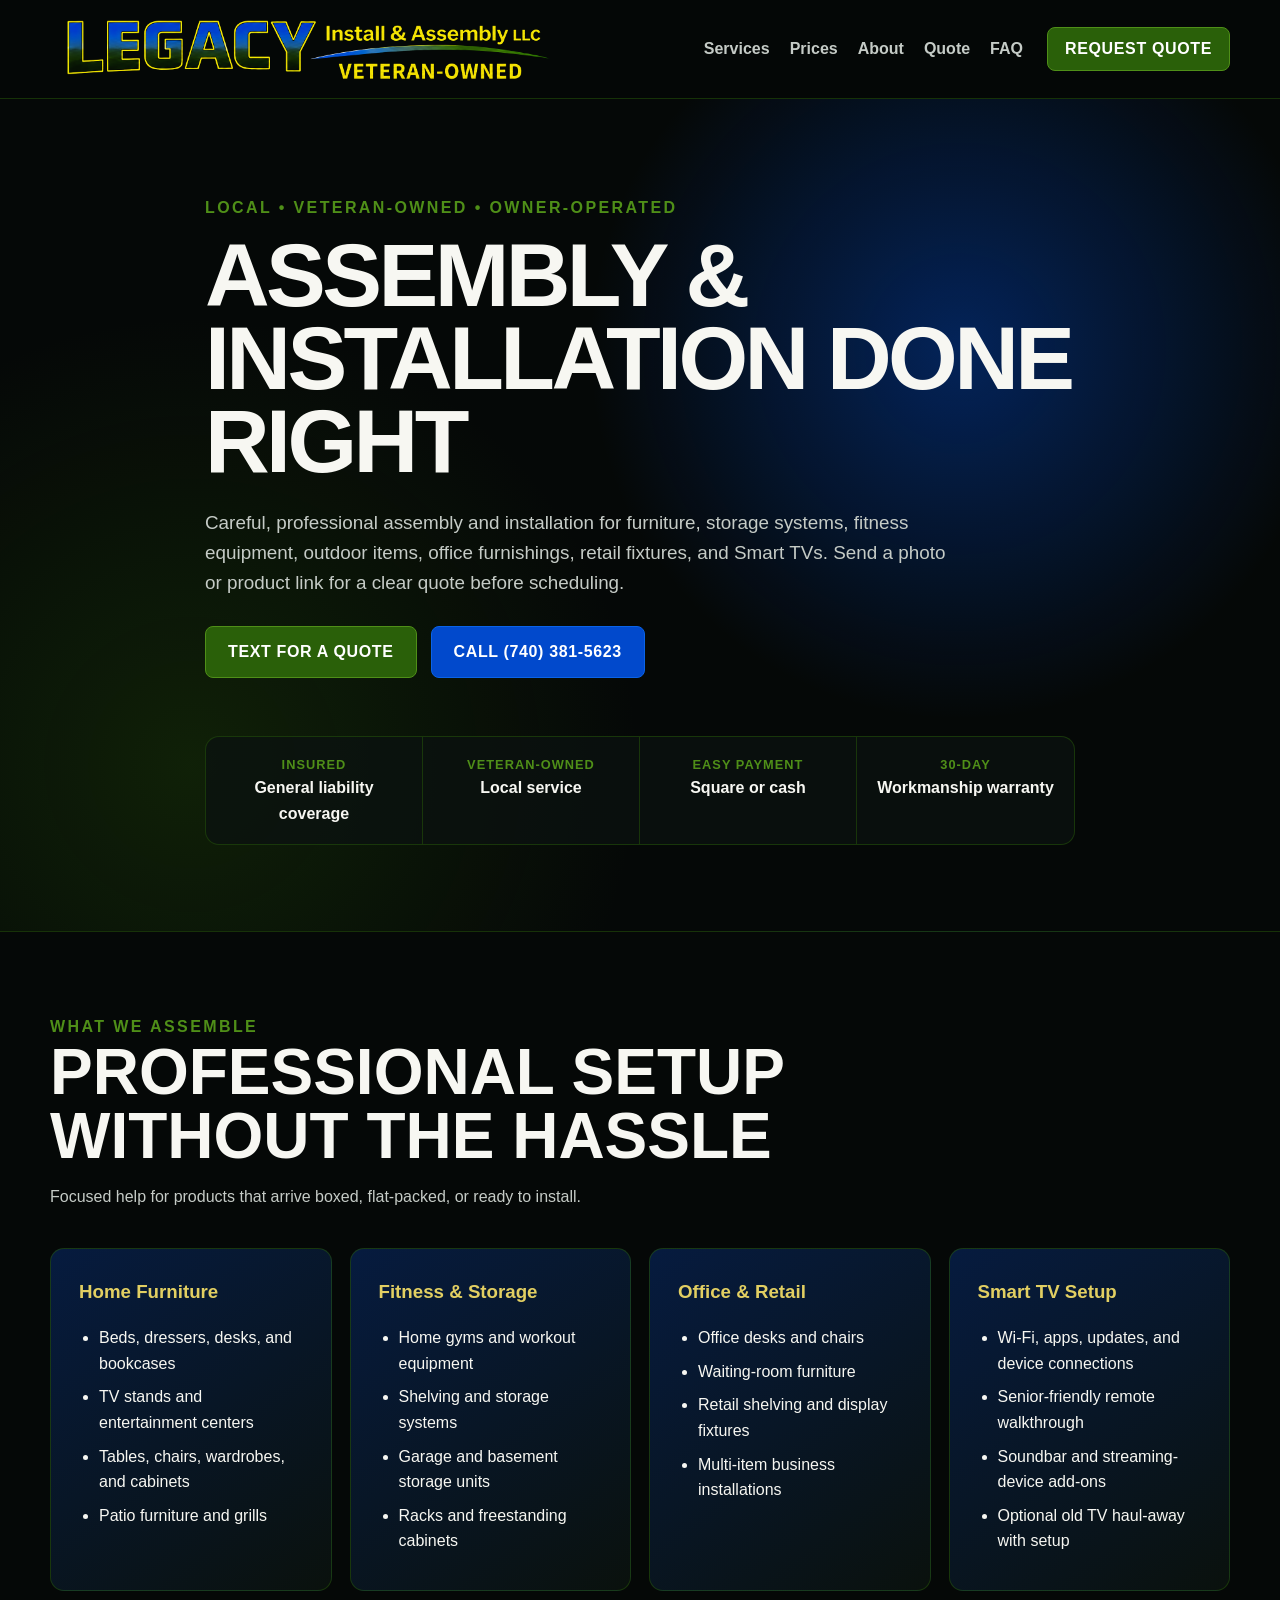
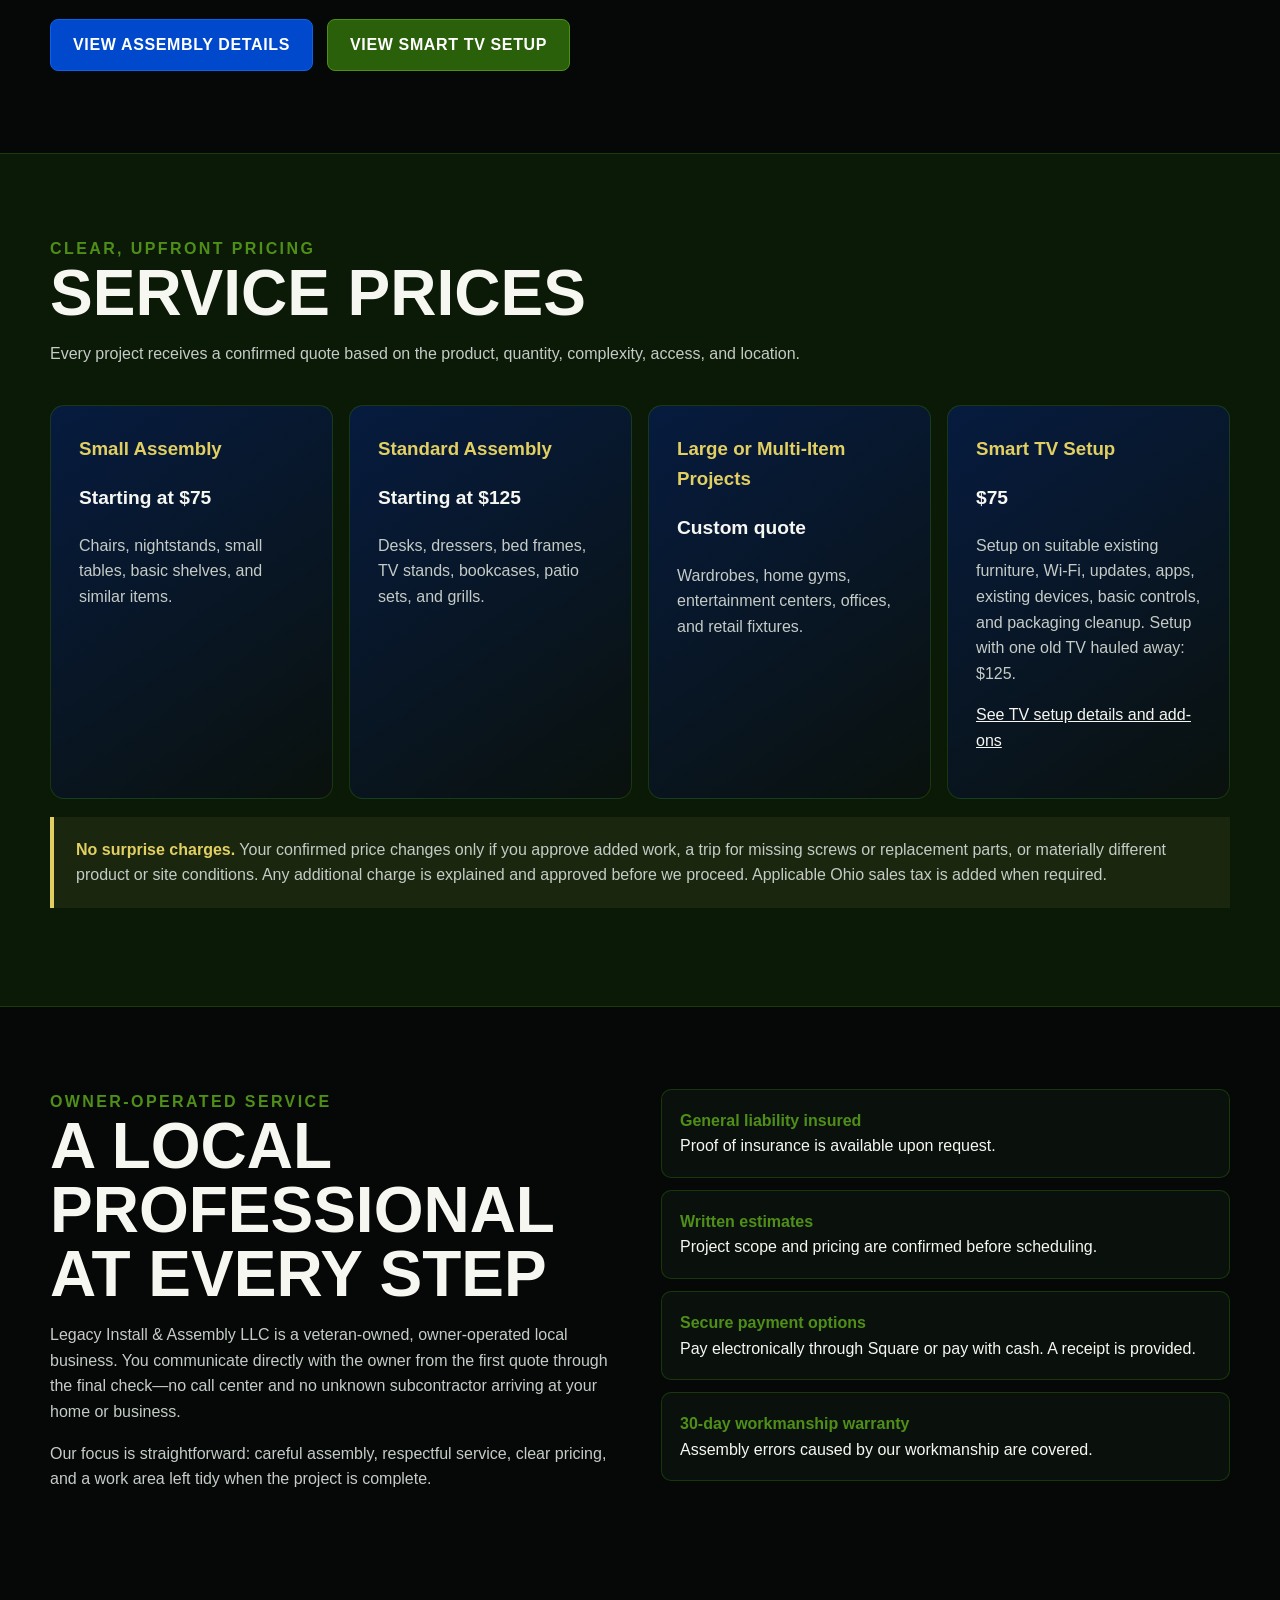
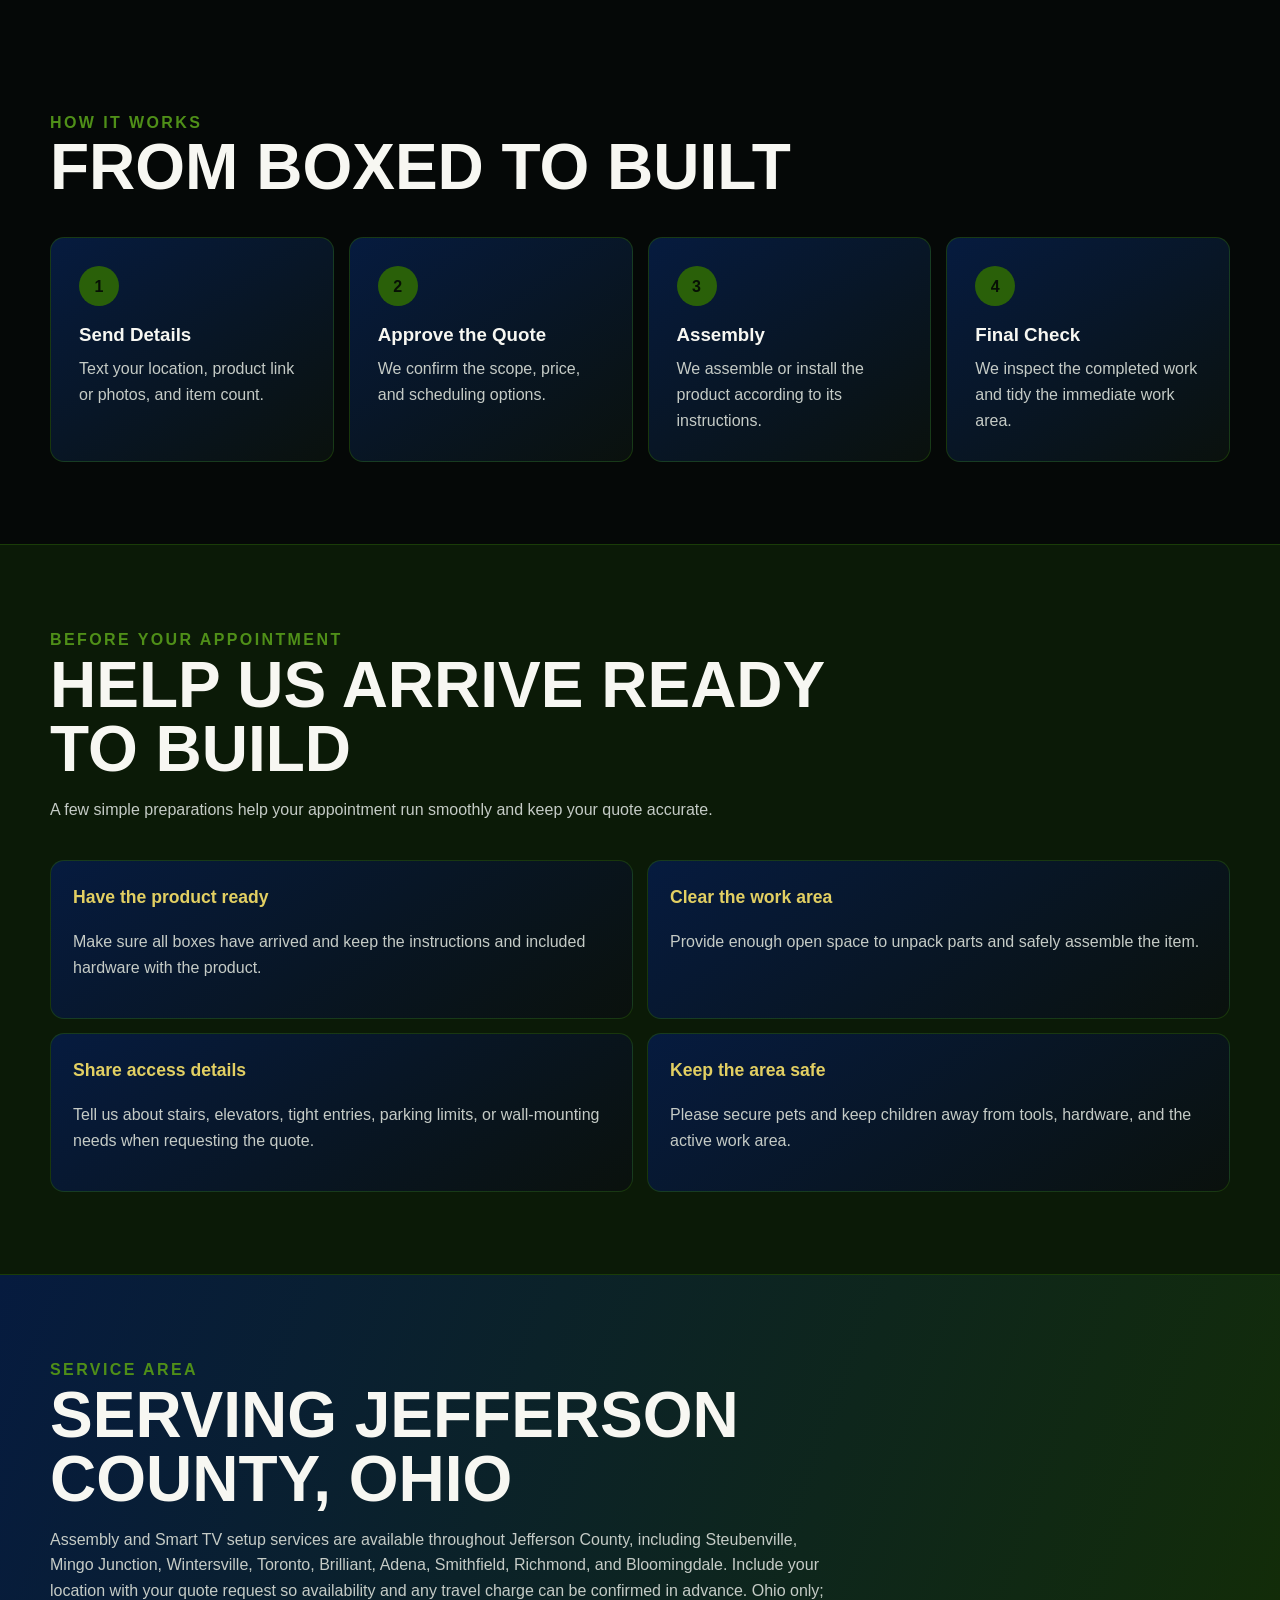
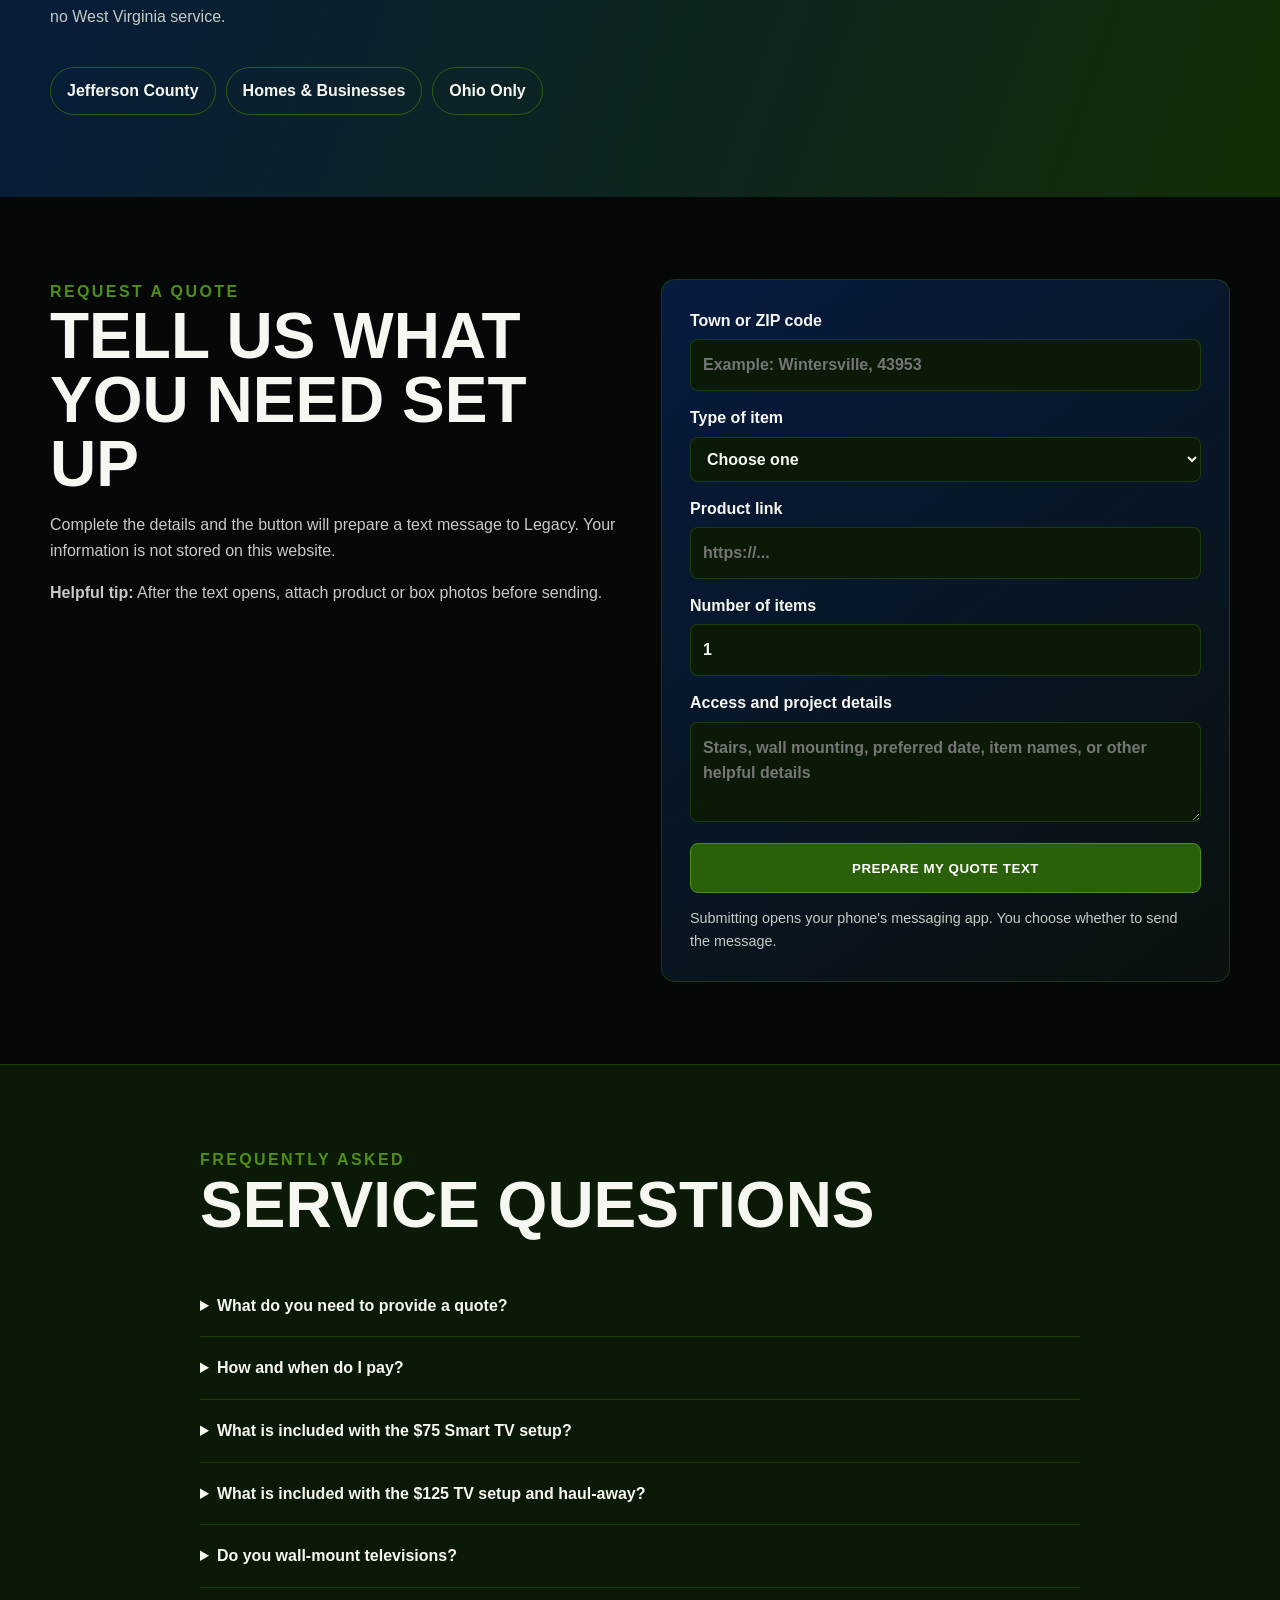
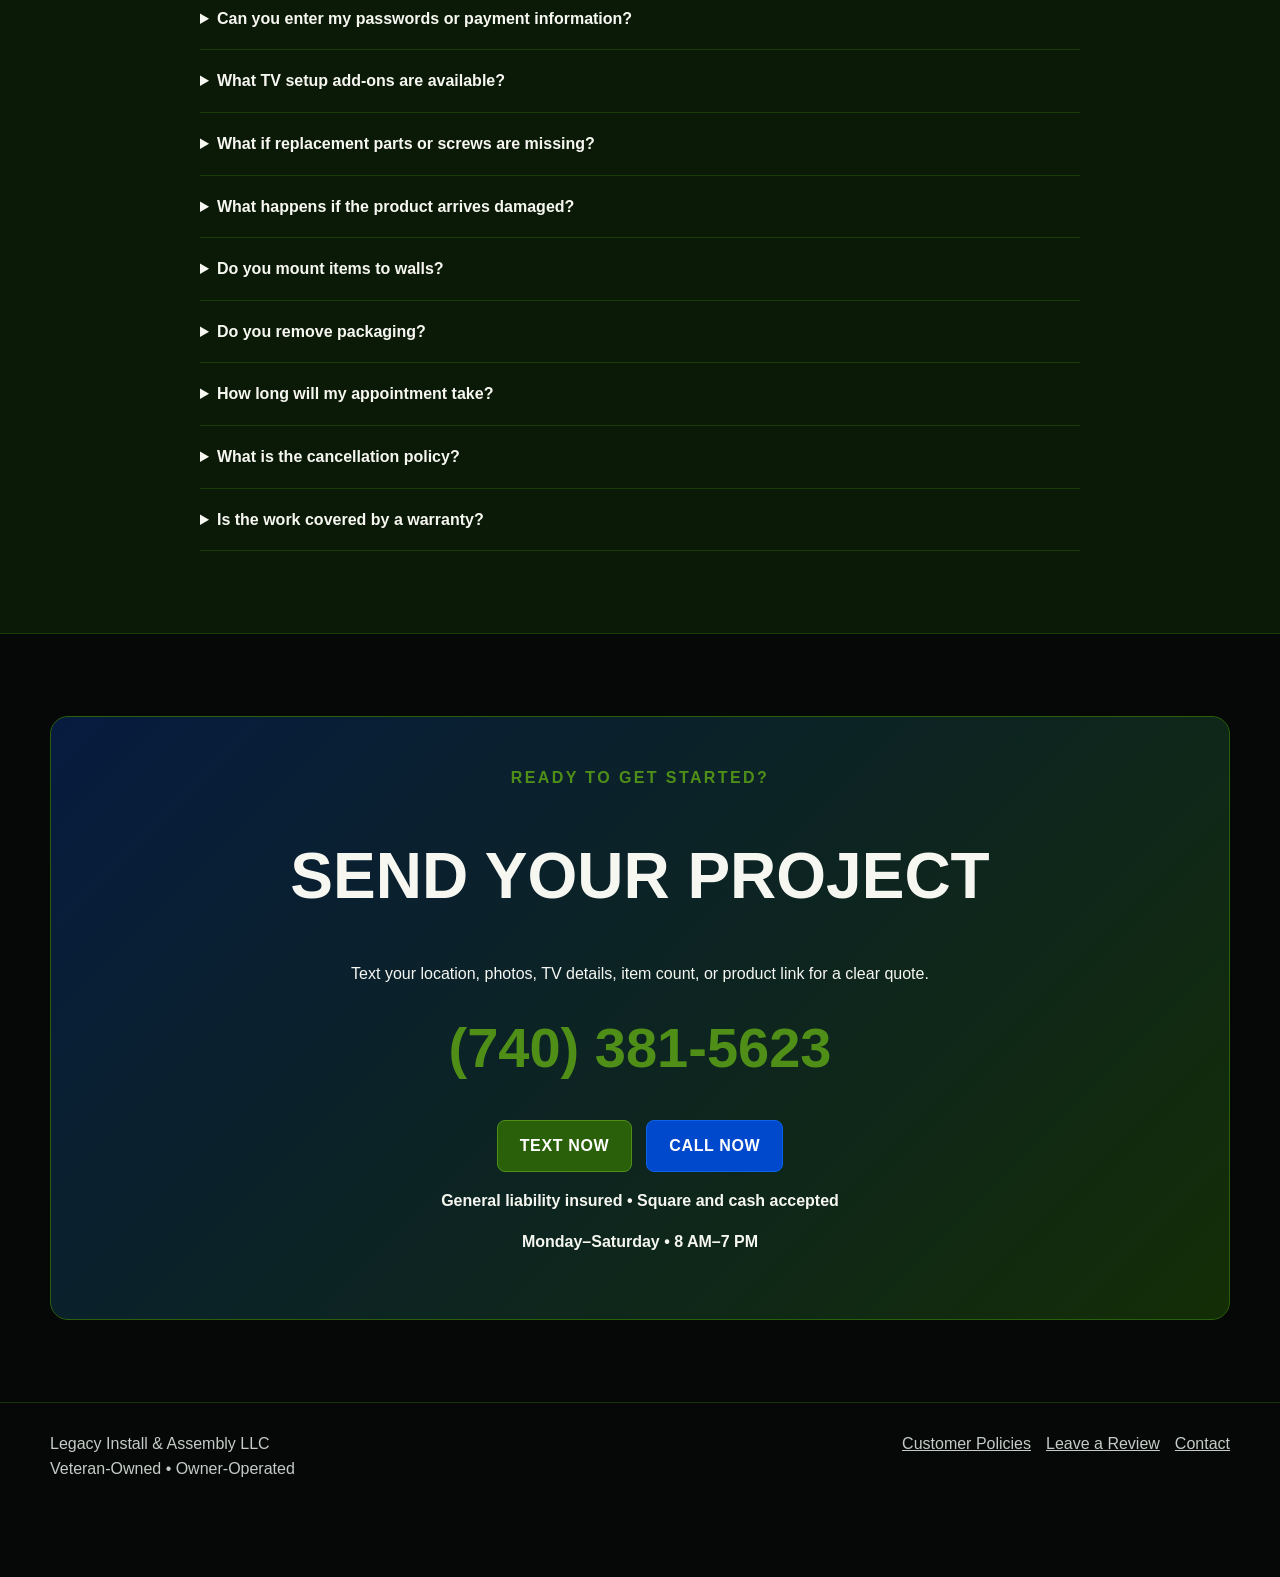
==== commit 03c320d9: "Improve assembly and installation wording" ====
--- a/index.html
+++ b/index.html
@@ -4,17 +4,17 @@
   <meta charset="utf-8">
   <meta name="viewport" content="width=device-width,initial-scale=1">
   <title>Furniture Assembly & Installation | Jefferson County, OH</title>
-  <meta name="description" content="Veteran-owned furniture assembly, non-licensed installation, Smart TV setup, and optional old TV haul-away throughout Jefferson County, Ohio.">
+  <meta name="description" content="Veteran-owned furniture assembly, installation services, Smart TV setup, and optional old TV haul-away throughout Jefferson County, Ohio.">
   <link rel="canonical" href="https://www.legacyinstallassembly.com/">
   <link rel="icon" type="image/png" href="favicon.png">
   <meta property="og:type" content="website">
   <meta property="og:title" content="Legacy Install & Assembly | Jefferson County, Ohio">
-  <meta property="og:description" content="Furniture assembly, Smart TV setup, and non-licensed installation with clear pricing in Jefferson County, Ohio.">
+  <meta property="og:description" content="Furniture assembly, Smart TV setup, and installation services with clear pricing in Jefferson County, Ohio.">
   <meta property="og:url" content="https://www.legacyinstallassembly.com/">
   <meta property="og:image" content="https://www.legacyinstallassembly.com/preview-social-card.png">
   <meta name="twitter:card" content="summary_large_image">
   <script type="application/ld+json">
-  {"@context":"https://schema.org","@type":"HomeAndConstructionBusiness","name":"Legacy Install & Assembly LLC","url":"https://www.legacyinstallassembly.com/","telephone":"+1-740-381-5623","description":"Veteran-owned furniture assembly, Smart TV setup, optional old TV haul-away, and non-licensed installation for homes and businesses.","areaServed":{"@type":"AdministrativeArea","name":"Jefferson County, Ohio"},"openingHours":"Mo-Sa 08:00-19:00"}
+  {"@context":"https://schema.org","@type":"HomeAndConstructionBusiness","name":"Legacy Install & Assembly LLC","url":"https://www.legacyinstallassembly.com/","telephone":"+1-740-381-5623","description":"Veteran-owned furniture assembly, Smart TV setup, optional old TV haul-away, and installation services for homes and businesses.","areaServed":{"@type":"AdministrativeArea","name":"Jefferson County, Ohio"},"openingHours":"Mo-Sa 08:00-19:00"}
   </script>
   <style>
     :root{--ink:#050807;--panel:#0a110d;--panel2:#061b3f;--blue:#0149cc;--blue2:#0a63e8;--green:#2a6009;--green2:#4f8f18;--gold:#e2cf62;--white:#f7f7f2;--muted:#c5cbc6;--line:rgba(42,96,9,.48);--max:1180px}
@@ -34,7 +34,7 @@
   <a class="skip" href="#main">Skip to content</a>
   <header class="nav"><div class="wrap navin"><a class="brand" href="#top" aria-label="Legacy Install and Assembly home"><img src="header-banner-transparent.png" alt="Legacy Install & Assembly LLC — Veteran-Owned"></a><nav class="links" aria-label="Main navigation"><a href="#services">Services</a><a href="#pricing">Prices</a><a href="#about">About</a><a href="#quote">Quote</a><a href="#faq">FAQ</a></nav><a class="button primary small" href="#quote">Request Quote</a></div></header>
   <main id="main">
-    <section class="hero" id="top"><div class="wrap hero-copy"><div class="eyebrow">Local • Veteran-Owned • Owner-Operated</div><h1>Assembly & Installation Done Right</h1><p>Careful assembly and non-licensed installation for furniture, storage systems, fitness equipment, outdoor items, office furnishings, retail fixtures, and Smart TVs. Send a photo or product link for a clear quote before scheduling.</p><div class="actions"><a class="button primary" href="sms:17403815623">Text for a Quote</a><a class="button secondary" href="tel:17403815623">Call (740) 381-5623</a></div><div class="proof"><div><span>Insured</span>General liability coverage</div><div><span>Veteran-Owned</span>Local service</div><div><span>Easy Payment</span>Square or cash</div><div><span>30-Day</span>Workmanship warranty</div></div></div></section>
+    <section class="hero" id="top"><div class="wrap hero-copy"><div class="eyebrow">Local • Veteran-Owned • Owner-Operated</div><h1>Assembly & Installation Done Right</h1><p>Careful, professional assembly and installation for furniture, storage systems, fitness equipment, outdoor items, office furnishings, retail fixtures, and Smart TVs. Send a photo or product link for a clear quote before scheduling.</p><div class="actions"><a class="button primary" href="sms:17403815623">Text for a Quote</a><a class="button secondary" href="tel:17403815623">Call (740) 381-5623</a></div><div class="proof"><div><span>Insured</span>General liability coverage</div><div><span>Veteran-Owned</span>Local service</div><div><span>Easy Payment</span>Square or cash</div><div><span>30-Day</span>Workmanship warranty</div></div></div></section>
     <section id="services"><div class="wrap"><div class="section-head"><div class="eyebrow">What we assemble</div><h2>Professional setup without the hassle</h2><p>Focused help for products that arrive boxed, flat-packed, or ready to install.</p></div><div class="grid3"><article class="card"><h3>Home Furniture</h3><ul><li>Beds, dressers, desks, and bookcases</li><li>TV stands and entertainment centers</li><li>Tables, chairs, wardrobes, and cabinets</li><li>Patio furniture and grills</li></ul></article><article class="card"><h3>Fitness & Storage</h3><ul><li>Home gyms and workout equipment</li><li>Shelving and storage systems</li><li>Garage and basement storage units</li><li>Racks and freestanding cabinets</li></ul></article><article class="card"><h3>Office & Retail</h3><ul><li>Office desks and chairs</li><li>Waiting-room furniture</li><li>Retail shelving and display fixtures</li><li>Multi-item business installations</li></ul></article><article class="card"><h3>Smart TV Setup</h3><ul><li>Wi-Fi, apps, updates, and device connections</li><li>Senior-friendly remote walkthrough</li><li>Soundbar and streaming-device add-ons</li><li>Optional old TV haul-away with setup</li></ul></article></div><div class="actions"><a class="button secondary" href="furniture-assembly/">View Assembly Details</a><a class="button primary" href="smart-tv-setup/">View Smart TV Setup</a></div></div></section>
     <section class="band" id="pricing"><div class="wrap"><div class="section-head"><div class="eyebrow">Clear, upfront pricing</div><h2>Service Prices</h2><p>Every project receives a confirmed quote based on the product, quantity, complexity, access, and location.</p></div><div class="price-grid"><article class="price-card"><h3>Small Assembly</h3><p class="price">Starting at $75</p><p class="muted">Chairs, nightstands, small tables, basic shelves, and similar items.</p></article><article class="price-card"><h3>Standard Assembly</h3><p class="price">Starting at $125</p><p class="muted">Desks, dressers, bed frames, TV stands, bookcases, patio sets, and grills.</p></article><article class="price-card"><h3>Large or Multi-Item Projects</h3><p class="price">Custom quote</p><p class="muted">Wardrobes, home gyms, entertainment centers, offices, and retail fixtures.</p></article><article class="price-card"><h3>Smart TV Setup</h3><p class="price">$75</p><p class="muted">Setup on suitable existing furniture, Wi-Fi, updates, apps, existing devices, basic controls, and packaging cleanup. Setup with one old TV hauled away: $125.</p><p><a href="smart-tv-setup/">See TV setup details and add-ons</a></p></article></div><p class="notice"><strong>No surprise charges.</strong> Your confirmed price changes only if you approve added work, a trip for missing screws or replacement parts, or materially different product or site conditions. Any additional charge is explained and approved before we proceed. Applicable Ohio sales tax is added when required.</p></div></section>
     <section id="about"><div class="wrap owner-grid"><div class="section-head"><div class="eyebrow">Owner-operated service</div><h2>A local professional at every step</h2><p>Legacy Install & Assembly LLC is a veteran-owned, owner-operated local business. You communicate directly with the owner from the first quote through the final check—no call center and no unknown subcontractor arriving at your home or business.</p><p>Our focus is straightforward: careful assembly, respectful service, clear pricing, and a work area left tidy when the project is complete.</p></div><div class="trust-list"><div class="trust-item"><strong>General liability insured</strong>Proof of insurance is available upon request.</div><div class="trust-item"><strong>Written estimates</strong>Project scope and pricing are confirmed before scheduling.</div><div class="trust-item"><strong>Secure payment options</strong>Pay electronically through Square or pay with cash. A receipt is provided.</div><div class="trust-item"><strong>30-day workmanship warranty</strong>Assembly errors caused by our workmanship are covered.</div></div></div></section>
@@ -42,7 +42,7 @@
     <section class="band" id="prepare"><div class="wrap"><div class="section-head"><div class="eyebrow">Before your appointment</div><h2>Help us arrive ready to build</h2><p>A few simple preparations help your appointment run smoothly and keep your quote accurate.</p></div><div class="checklist"><article class="card"><h3>Have the product ready</h3><p class="muted">Make sure all boxes have arrived and keep the instructions and included hardware with the product.</p></article><article class="card"><h3>Clear the work area</h3><p class="muted">Provide enough open space to unpack parts and safely assemble the item.</p></article><article class="card"><h3>Share access details</h3><p class="muted">Tell us about stairs, elevators, tight entries, parking limits, or wall-mounting needs when requesting the quote.</p></article><article class="card"><h3>Keep the area safe</h3><p class="muted">Please secure pets and keep children away from tools, hardware, and the active work area.</p></article></div></div></section>
     <section class="areas" id="areas"><div class="wrap"><div class="section-head"><div class="eyebrow">Service area</div><h2>Serving Jefferson County, Ohio</h2><p>Assembly and Smart TV setup services are available throughout Jefferson County, including Steubenville, Mingo Junction, Wintersville, Toronto, Brilliant, Adena, Smithfield, Richmond, and Bloomingdale. Include your location with your quote request so availability and any travel charge can be confirmed in advance. Ohio only; no West Virginia service.</p></div><div class="area-list"><span>Jefferson County</span><span>Homes & Businesses</span><span>Ohio Only</span></div></div></section>
     <section id="quote"><div class="wrap quote-grid"><div class="section-head"><div class="eyebrow">Request a quote</div><h2>Tell us what you need set up</h2><p>Complete the details and the button will prepare a text message to Legacy. Your information is not stored on this website.</p><p><strong>Helpful tip:</strong> After the text opens, attach product or box photos before sending.</p></div><form class="quote-form" id="quote-form"><label>Town or ZIP code<input id="quote-location" required autocomplete="postal-code" placeholder="Example: Wintersville, 43953"></label><label>Type of item<select id="quote-item" required><option value="">Choose one</option><option>Home furniture</option><option>Patio furniture or grill</option><option>Fitness equipment</option><option>Storage or shelving</option><option>Office or retail furniture</option><option>Smart TV setup</option><option>Smart TV setup with old TV haul-away</option><option>Other assembly project</option></select></label><label>Product link<input id="quote-link" type="url" placeholder="https://..."></label><label>Number of items<input id="quote-count" type="number" min="1" value="1" required></label><label>Access and project details<textarea id="quote-details" placeholder="Stairs, wall mounting, preferred date, item names, or other helpful details"></textarea></label><button class="button primary" type="submit">Prepare My Quote Text</button><p class="form-note">Submitting opens your phone's messaging app. You choose whether to send the message.</p></form></div></section>
-    <section class="band" id="faq"><div class="wrap faq"><div class="section-head"><div class="eyebrow">Frequently asked</div><h2>Service Questions</h2></div><details><summary>What do you need to provide a quote?</summary><p>Send the service location, product link or clear photos, item count, and any details about stairs, wall mounting, or limited access.</p></details><details><summary>How and when do I pay?</summary><p>Payment is due when the work is complete unless otherwise stated in your estimate. Pay securely through Square or with cash, and receive a receipt.</p></details><details><summary>What is included with the $75 Smart TV setup?</summary><p>We assemble the supplied TV stand or legs, place the TV on suitable existing furniture, connect it to working Wi-Fi, complete initial setup and updates, connect compatible existing devices, organize requested apps, perform basic picture and sound setup, scan an existing antenna when requested, simplify supported home-screen and accessibility options, provide a basic remote walkthrough, and consolidate packaging.</p></details><details><summary>What is included with the $125 TV setup and haul-away?</summary><p>It includes the $75 Smart TV setup plus removal of one old television for proper disposal. Haul-away is available with a TV setup appointment. Oversized TVs, stairs, difficult access, unsafe conditions, or unusual removal requirements may cost more, and any additional charge is approved before service.</p></details><details><summary>Do you wall-mount televisions?</summary><p>Wall mounting is not included with Smart TV setup. This service places the television on a suitable existing TV stand, console, dresser, or other furniture.</p></details><details><summary>Can you enter my passwords or payment information?</summary><p>For your security, you should enter sensitive account passwords and payment information yourself. Please have working internet service and the information needed for the services you want connected.</p></details><details><summary>What TV setup add-ons are available?</summary><p>TVs 65 inches or larger are +$25, soundbar setup is +$25, streaming-device setup is +$25, and an additional TV during the same visit starts at $50. Final pricing depends on compatibility, access, and the requested work.</p></details><details><summary>What if replacement parts or screws are missing?</summary><p>Customers provide the product, instructions, and included hardware. If screws, hardware, or replacement parts are missing, we can discuss making a trip to obtain suitable available replacements. Any trip, parts, or additional labor charge will be explained and approved before anything is purchased or the work continues.</p></details><details><summary>What happens if the product arrives damaged?</summary><p>We document visible damage and pause work when it may affect safe assembly. We will explain the available options before proceeding; manufacturer defects, recalls, shipping damage, and unavailable or manufacturer-specific parts may still need to be handled through the retailer or manufacturer.</p></details><details><summary>Do you mount items to walls?</summary><p>Some manufacturer-approved, non-licensed installations may be available after reviewing the item, wall type, mounting hardware, and location. We do not perform electrical, plumbing, structural, or other licensed-trade work.</p></details><details><summary>Do you remove packaging?</summary><p>We tidy the immediate work area and consolidate packaging. Unless specifically included in your written quote, boxes and packing material remain with the customer for recycling or disposal.</p></details><details><summary>How long will my appointment take?</summary><p>Timing depends on the product, item count, access, and manufacturer instructions. We provide a reasonable expectation with your quote, but complex or defective products may take longer.</p></details><details><summary>What is the cancellation policy?</summary><p>You may cancel or reschedule at least 24 hours before the appointment without a cancellation fee. See the customer policies for full details.</p></details><details><summary>Is the work covered by a warranty?</summary><p>Yes. Assembly or installation errors caused by our workmanship are covered for 30 days, subject to the customer policies.</p></details></div></section>
+    <section class="band" id="faq"><div class="wrap faq"><div class="section-head"><div class="eyebrow">Frequently asked</div><h2>Service Questions</h2></div><details><summary>What do you need to provide a quote?</summary><p>Send the service location, product link or clear photos, item count, and any details about stairs, wall mounting, or limited access.</p></details><details><summary>How and when do I pay?</summary><p>Payment is due when the work is complete unless otherwise stated in your estimate. Pay securely through Square or with cash, and receive a receipt.</p></details><details><summary>What is included with the $75 Smart TV setup?</summary><p>We assemble the supplied TV stand or legs, place the TV on suitable existing furniture, connect it to working Wi-Fi, complete initial setup and updates, connect compatible existing devices, organize requested apps, perform basic picture and sound setup, scan an existing antenna when requested, simplify supported home-screen and accessibility options, provide a basic remote walkthrough, and consolidate packaging.</p></details><details><summary>What is included with the $125 TV setup and haul-away?</summary><p>It includes the $75 Smart TV setup plus removal of one old television for proper disposal. Haul-away is available with a TV setup appointment. Oversized TVs, stairs, difficult access, unsafe conditions, or unusual removal requirements may cost more, and any additional charge is approved before service.</p></details><details><summary>Do you wall-mount televisions?</summary><p>Wall mounting is not included with Smart TV setup. This service places the television on a suitable existing TV stand, console, dresser, or other furniture.</p></details><details><summary>Can you enter my passwords or payment information?</summary><p>For your security, you should enter sensitive account passwords and payment information yourself. Please have working internet service and the information needed for the services you want connected.</p></details><details><summary>What TV setup add-ons are available?</summary><p>TVs 65 inches or larger are +$25, soundbar setup is +$25, streaming-device setup is +$25, and an additional TV during the same visit starts at $50. Final pricing depends on compatibility, access, and the requested work.</p></details><details><summary>What if replacement parts or screws are missing?</summary><p>Customers provide the product, instructions, and included hardware. If screws, hardware, or replacement parts are missing, we can discuss making a trip to obtain suitable available replacements. Any trip, parts, or additional labor charge will be explained and approved before anything is purchased or the work continues.</p></details><details><summary>What happens if the product arrives damaged?</summary><p>We document visible damage and pause work when it may affect safe assembly. We will explain the available options before proceeding; manufacturer defects, recalls, shipping damage, and unavailable or manufacturer-specific parts may still need to be handled through the retailer or manufacturer.</p></details><details><summary>Do you mount items to walls?</summary><p>Some manufacturer-approved wall installations may be available after reviewing the item, wall type, mounting hardware, and location. We do not perform electrical, plumbing, structural, or other licensed-trade work.</p></details><details><summary>Do you remove packaging?</summary><p>We tidy the immediate work area and consolidate packaging. Unless specifically included in your written quote, boxes and packing material remain with the customer for recycling or disposal.</p></details><details><summary>How long will my appointment take?</summary><p>Timing depends on the product, item count, access, and manufacturer instructions. We provide a reasonable expectation with your quote, but complex or defective products may take longer.</p></details><details><summary>What is the cancellation policy?</summary><p>You may cancel or reschedule at least 24 hours before the appointment without a cancellation fee. See the customer policies for full details.</p></details><details><summary>Is the work covered by a warranty?</summary><p>Yes. Assembly or installation errors caused by our workmanship are covered for 30 days, subject to the customer policies.</p></details></div></section>
     <section id="contact"><div class="wrap contact-box"><div class="eyebrow">Ready to get started?</div><h2>Send your project</h2><p>Text your location, photos, TV details, item count, or product link for a clear quote.</p><div class="phone">(740) 381-5623</div><div class="actions" style="justify-content:center"><a class="button primary" href="sms:17403815623">Text Now</a><a class="button secondary" href="tel:17403815623">Call Now</a></div><p><strong>General liability insured • Square and cash accepted</strong></p><p><strong>Monday–Saturday • 8 AM–7 PM</strong></p></div></section>
   </main>
   <footer><div class="wrap footerin"><div>Legacy Install & Assembly LLC<br>Veteran-Owned • Owner-Operated</div><nav class="footerlinks" aria-label="Footer navigation"><a href="policies/">Customer Policies</a><a href="review/">Leave a Review</a><a href="#contact">Contact</a></nav></div></footer>
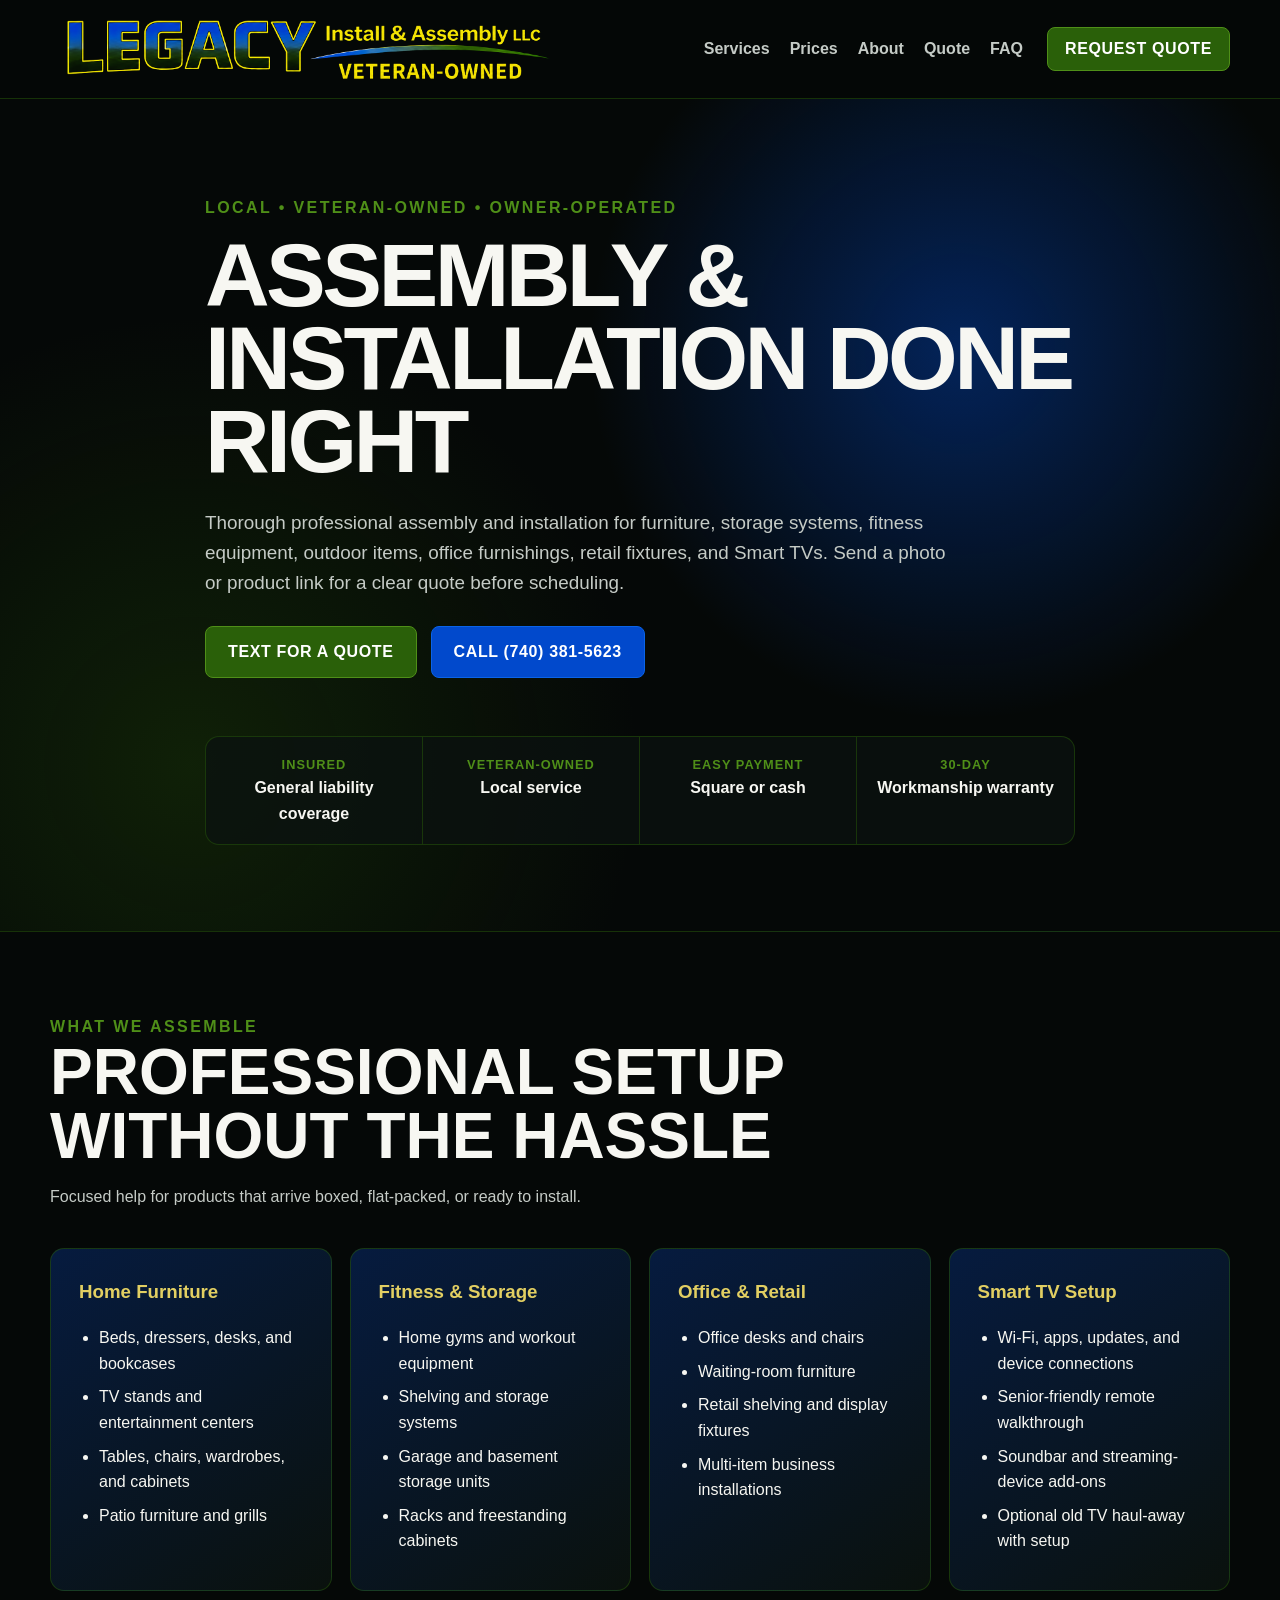
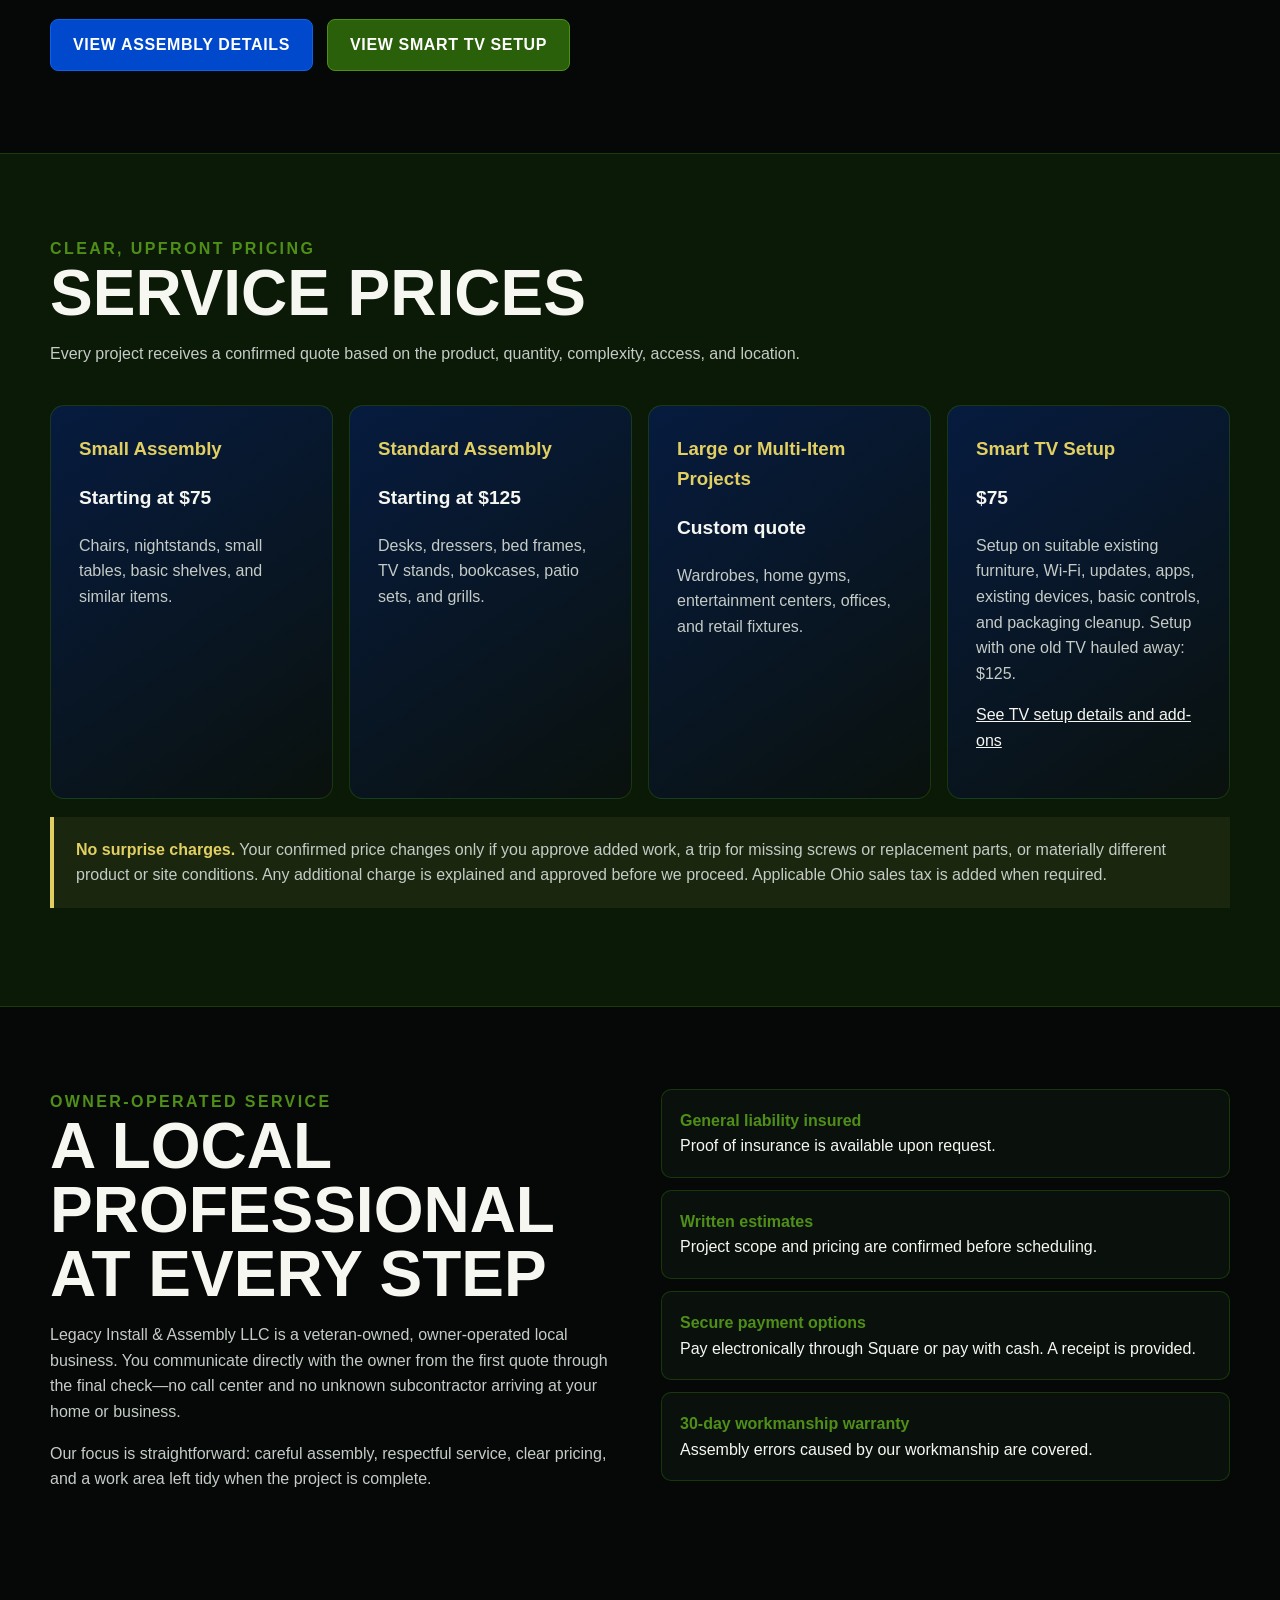
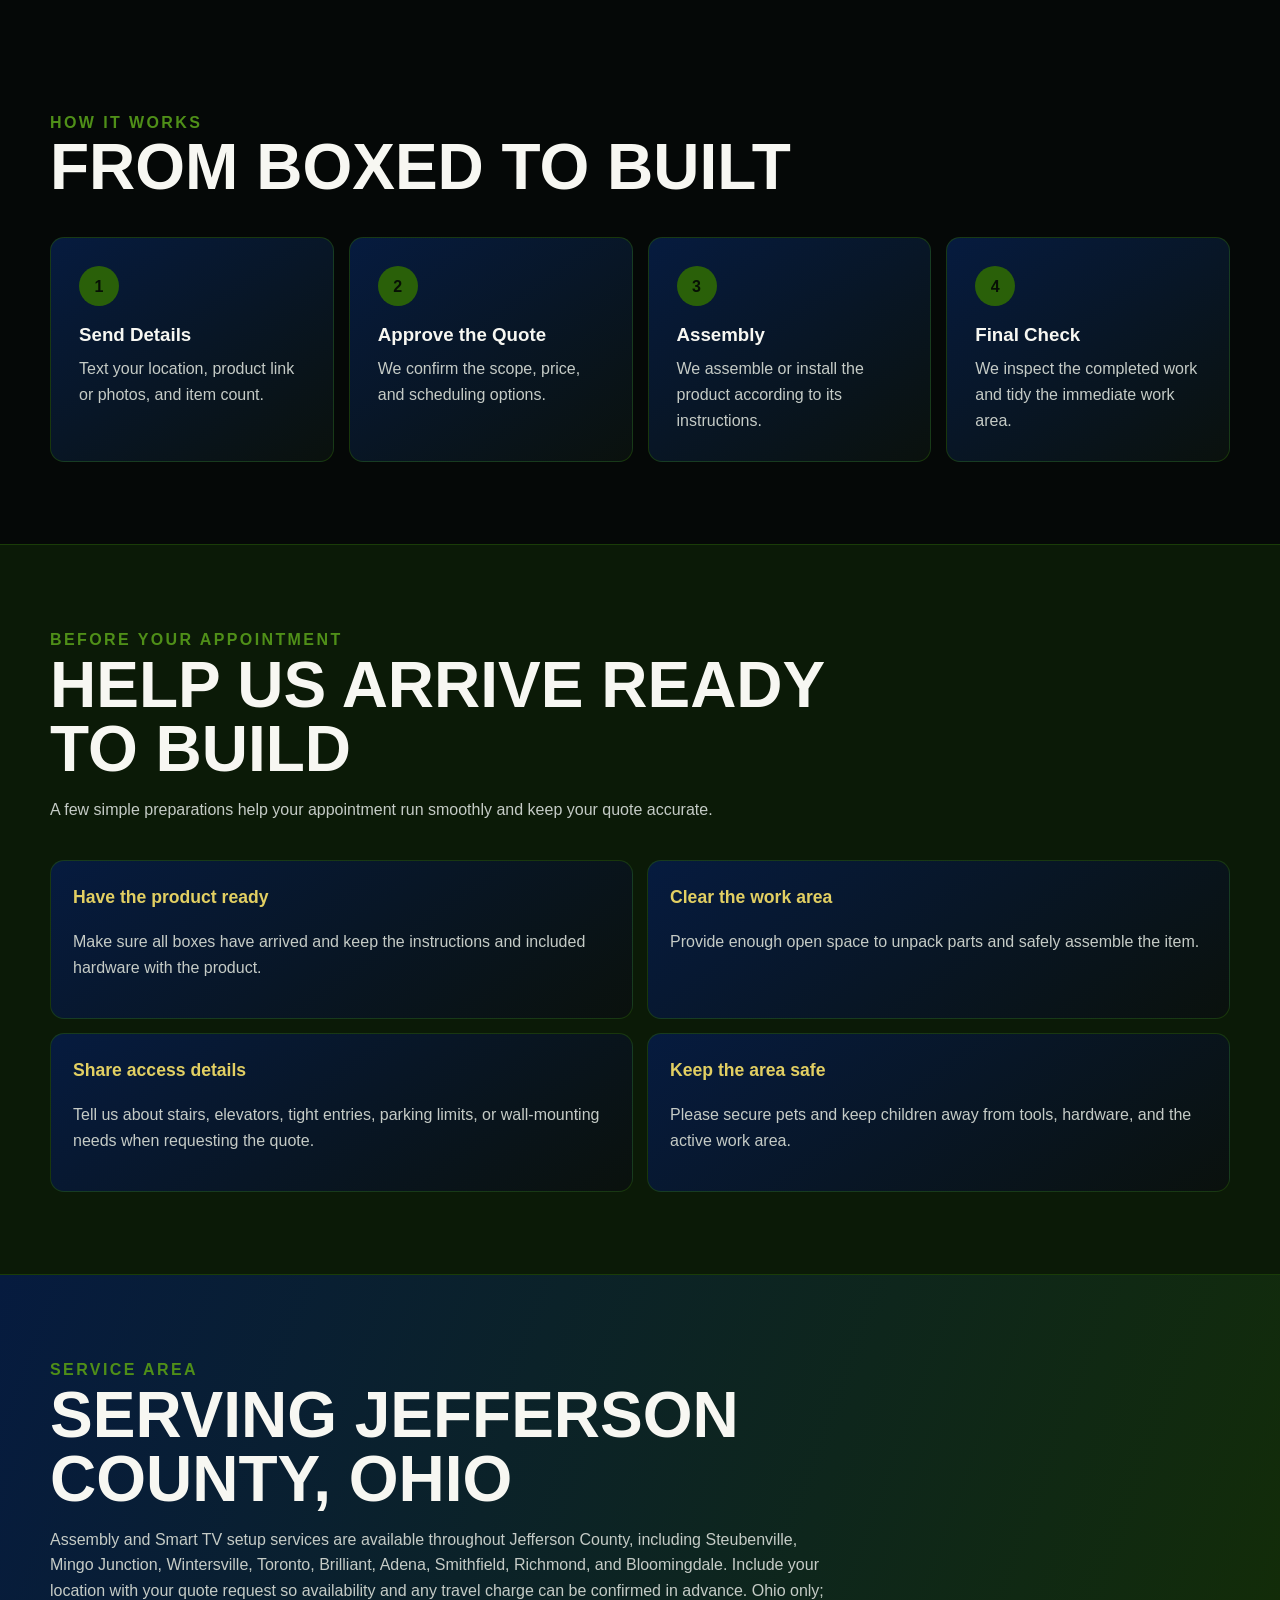
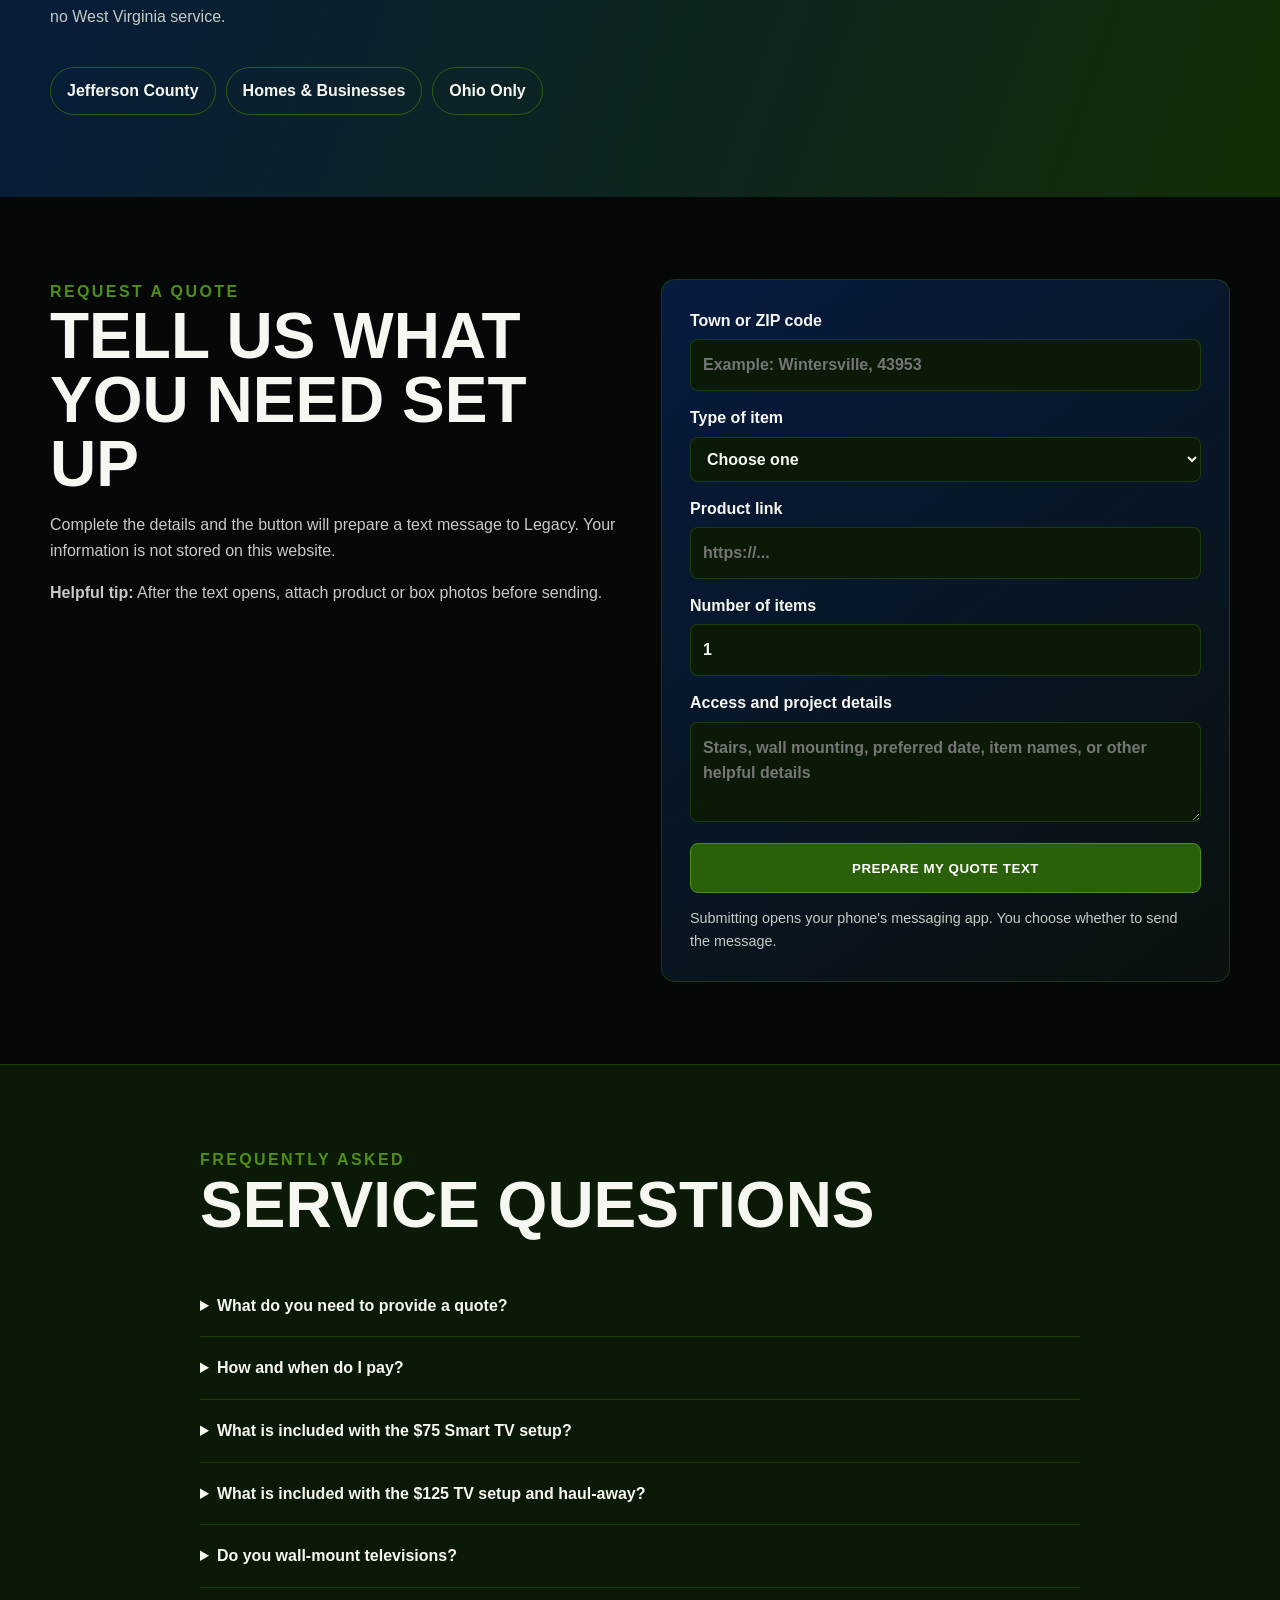
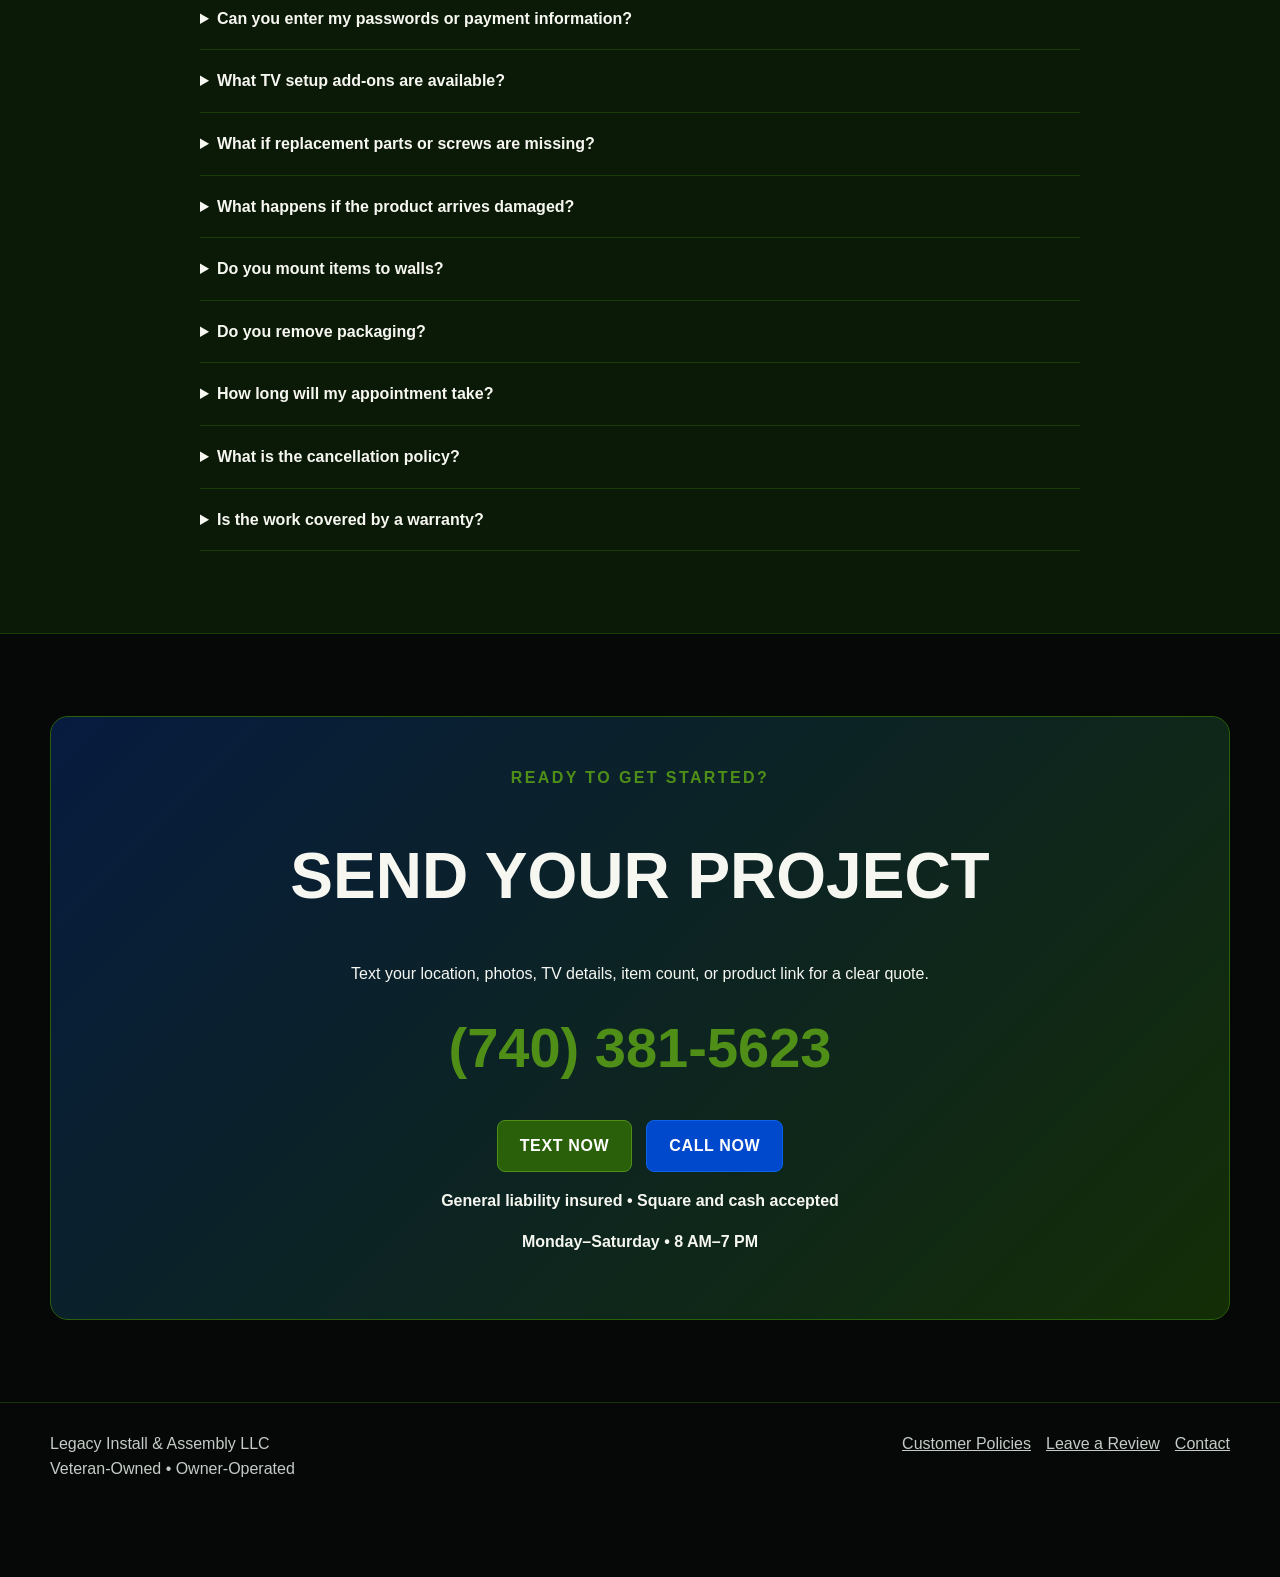
==== commit 56de410d: "Refine homepage opening statement" ====
--- a/index.html
+++ b/index.html
@@ -34,7 +34,7 @@
   <a class="skip" href="#main">Skip to content</a>
   <header class="nav"><div class="wrap navin"><a class="brand" href="#top" aria-label="Legacy Install and Assembly home"><img src="header-banner-transparent.png" alt="Legacy Install & Assembly LLC — Veteran-Owned"></a><nav class="links" aria-label="Main navigation"><a href="#services">Services</a><a href="#pricing">Prices</a><a href="#about">About</a><a href="#quote">Quote</a><a href="#faq">FAQ</a></nav><a class="button primary small" href="#quote">Request Quote</a></div></header>
   <main id="main">
-    <section class="hero" id="top"><div class="wrap hero-copy"><div class="eyebrow">Local • Veteran-Owned • Owner-Operated</div><h1>Assembly & Installation Done Right</h1><p>Careful, professional assembly and installation for furniture, storage systems, fitness equipment, outdoor items, office furnishings, retail fixtures, and Smart TVs. Send a photo or product link for a clear quote before scheduling.</p><div class="actions"><a class="button primary" href="sms:17403815623">Text for a Quote</a><a class="button secondary" href="tel:17403815623">Call (740) 381-5623</a></div><div class="proof"><div><span>Insured</span>General liability coverage</div><div><span>Veteran-Owned</span>Local service</div><div><span>Easy Payment</span>Square or cash</div><div><span>30-Day</span>Workmanship warranty</div></div></div></section>
+    <section class="hero" id="top"><div class="wrap hero-copy"><div class="eyebrow">Local • Veteran-Owned • Owner-Operated</div><h1>Assembly & Installation Done Right</h1><p>Thorough professional assembly and installation for furniture, storage systems, fitness equipment, outdoor items, office furnishings, retail fixtures, and Smart TVs. Send a photo or product link for a clear quote before scheduling.</p><div class="actions"><a class="button primary" href="sms:17403815623">Text for a Quote</a><a class="button secondary" href="tel:17403815623">Call (740) 381-5623</a></div><div class="proof"><div><span>Insured</span>General liability coverage</div><div><span>Veteran-Owned</span>Local service</div><div><span>Easy Payment</span>Square or cash</div><div><span>30-Day</span>Workmanship warranty</div></div></div></section>
     <section id="services"><div class="wrap"><div class="section-head"><div class="eyebrow">What we assemble</div><h2>Professional setup without the hassle</h2><p>Focused help for products that arrive boxed, flat-packed, or ready to install.</p></div><div class="grid3"><article class="card"><h3>Home Furniture</h3><ul><li>Beds, dressers, desks, and bookcases</li><li>TV stands and entertainment centers</li><li>Tables, chairs, wardrobes, and cabinets</li><li>Patio furniture and grills</li></ul></article><article class="card"><h3>Fitness & Storage</h3><ul><li>Home gyms and workout equipment</li><li>Shelving and storage systems</li><li>Garage and basement storage units</li><li>Racks and freestanding cabinets</li></ul></article><article class="card"><h3>Office & Retail</h3><ul><li>Office desks and chairs</li><li>Waiting-room furniture</li><li>Retail shelving and display fixtures</li><li>Multi-item business installations</li></ul></article><article class="card"><h3>Smart TV Setup</h3><ul><li>Wi-Fi, apps, updates, and device connections</li><li>Senior-friendly remote walkthrough</li><li>Soundbar and streaming-device add-ons</li><li>Optional old TV haul-away with setup</li></ul></article></div><div class="actions"><a class="button secondary" href="furniture-assembly/">View Assembly Details</a><a class="button primary" href="smart-tv-setup/">View Smart TV Setup</a></div></div></section>
     <section class="band" id="pricing"><div class="wrap"><div class="section-head"><div class="eyebrow">Clear, upfront pricing</div><h2>Service Prices</h2><p>Every project receives a confirmed quote based on the product, quantity, complexity, access, and location.</p></div><div class="price-grid"><article class="price-card"><h3>Small Assembly</h3><p class="price">Starting at $75</p><p class="muted">Chairs, nightstands, small tables, basic shelves, and similar items.</p></article><article class="price-card"><h3>Standard Assembly</h3><p class="price">Starting at $125</p><p class="muted">Desks, dressers, bed frames, TV stands, bookcases, patio sets, and grills.</p></article><article class="price-card"><h3>Large or Multi-Item Projects</h3><p class="price">Custom quote</p><p class="muted">Wardrobes, home gyms, entertainment centers, offices, and retail fixtures.</p></article><article class="price-card"><h3>Smart TV Setup</h3><p class="price">$75</p><p class="muted">Setup on suitable existing furniture, Wi-Fi, updates, apps, existing devices, basic controls, and packaging cleanup. Setup with one old TV hauled away: $125.</p><p><a href="smart-tv-setup/">See TV setup details and add-ons</a></p></article></div><p class="notice"><strong>No surprise charges.</strong> Your confirmed price changes only if you approve added work, a trip for missing screws or replacement parts, or materially different product or site conditions. Any additional charge is explained and approved before we proceed. Applicable Ohio sales tax is added when required.</p></div></section>
     <section id="about"><div class="wrap owner-grid"><div class="section-head"><div class="eyebrow">Owner-operated service</div><h2>A local professional at every step</h2><p>Legacy Install & Assembly LLC is a veteran-owned, owner-operated local business. You communicate directly with the owner from the first quote through the final check—no call center and no unknown subcontractor arriving at your home or business.</p><p>Our focus is straightforward: careful assembly, respectful service, clear pricing, and a work area left tidy when the project is complete.</p></div><div class="trust-list"><div class="trust-item"><strong>General liability insured</strong>Proof of insurance is available upon request.</div><div class="trust-item"><strong>Written estimates</strong>Project scope and pricing are confirmed before scheduling.</div><div class="trust-item"><strong>Secure payment options</strong>Pay electronically through Square or pay with cash. A receipt is provided.</div><div class="trust-item"><strong>30-day workmanship warranty</strong>Assembly errors caused by our workmanship are covered.</div></div></div></section>
